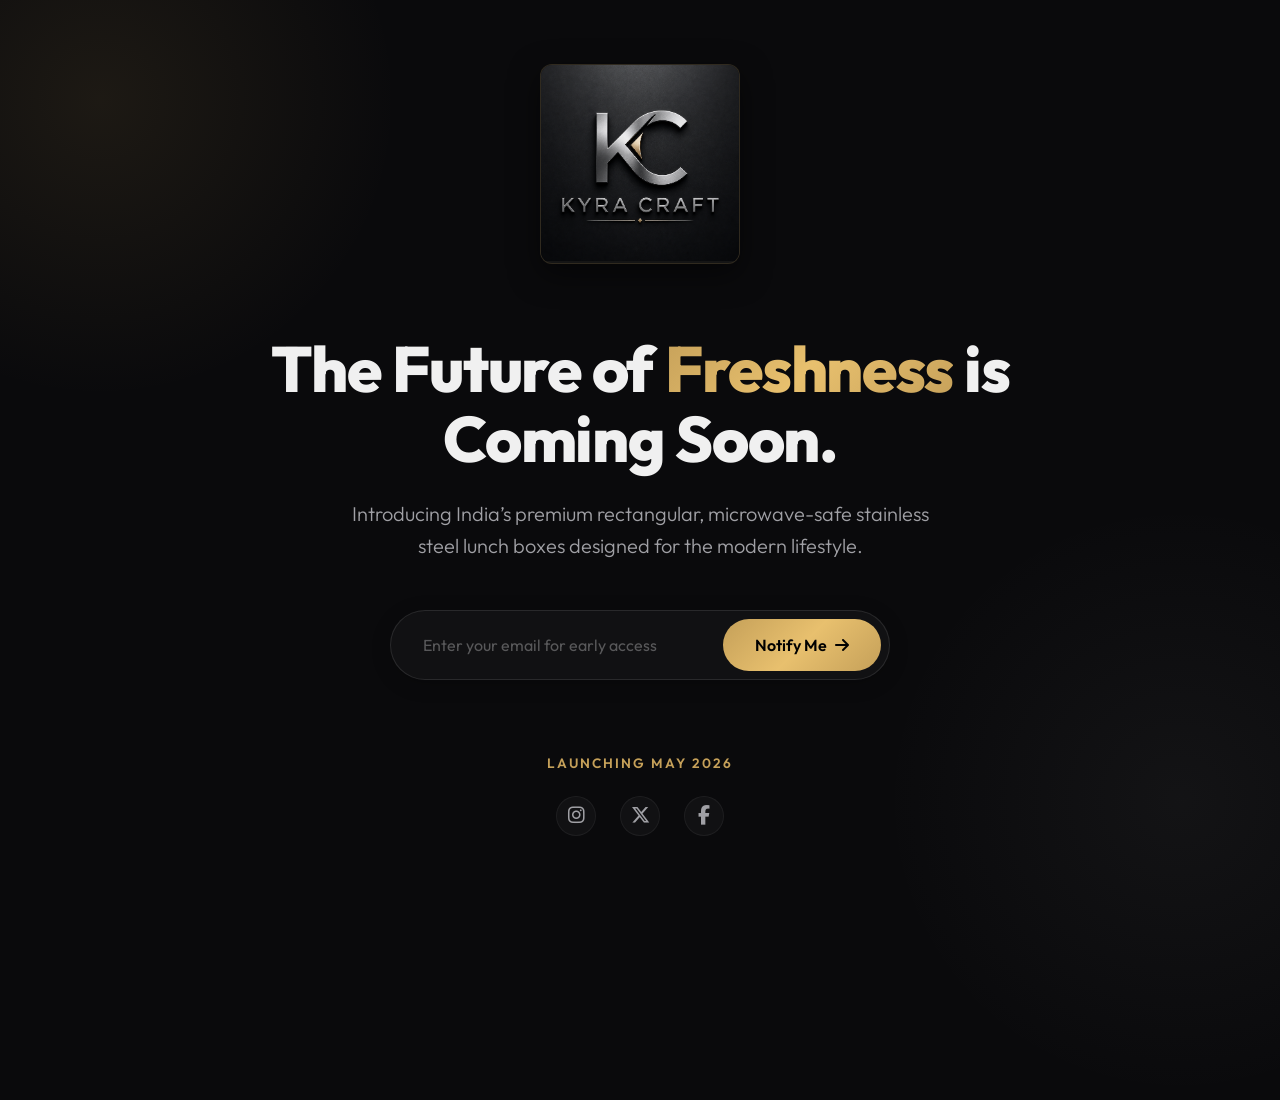
==== index.html @ e1738ba5 "first commit" ====
<!DOCTYPE html>
<html lang="en">

<head>
    <meta charset="UTF-8">
    <meta name="viewport" content="width=device-width, initial-scale=1.0">
    <title>Kyra Craft | The Future of Freshness</title>
    <meta name="description"
        content="Introducing India’s premium rectangular, microwave-safe stainless steel lunch boxes designed for the modern lifestyle. Launching May 2026.">
    <link rel="stylesheet" href="styles.css">
    <!-- Google Fonts -->
    <link rel="preconnect" href="https://fonts.googleapis.com">
    <link rel="preconnect" href="https://fonts.gstatic.com" crossorigin>
    <link href="https://fonts.googleapis.com/css2?family=Outfit:wght@300;400;600;800&display=swap" rel="stylesheet">
    <!-- Font Awesome for Icons -->
    <link rel="stylesheet" href="https://cdnjs.cloudflare.com/ajax/libs/font-awesome/6.4.0/css/all.min.css">
</head>

<body>
    <!-- Background Elements for Premium Feel -->
    <div class="bg-glow"></div>
    <div class="bg-glow bg-glow-2"></div>

    <main class="container">
        <header>
            <div class="logo-container">
                <!-- Using a relative path so user can place their logo here -->
                <img src="logo.png" alt="Kyra Craft Logo" class="brand-logo" id="logo">
            </div>
        </header>

        <section class="hero">
            <h1 class="headline">The Future of <span class="text-gradient">Freshness</span> is Coming Soon.</h1>
            <p class="sub-headline">
                Introducing India’s premium rectangular, microwave-safe stainless steel lunch boxes designed for the
                modern lifestyle.
            </p>

            <form class="signup-form" id="notifyForm">
                <div class="input-group">
                    <input type="email" id="email" placeholder="Enter your email for early access" required>
                    <button type="submit" class="btn-primary">
                        <span>Notify Me</span>
                        <i class="fa-solid fa-arrow-right"></i>
                    </button>
                </div>
                <p class="form-message" id="formMessage"></p>
            </form>
        </section>

        <footer>
            <p class="launch-date">Launching May 2026</p>
            <div class="social-links">
                <a href="https://www.instagram.com/kyracraft.official?igsh=MWpuMTlobHI2eTdlbg%3D%3D&utm_source=qr"
                    aria-label="Instagram"><i class="fa-brands fa-instagram"></i></a>
                <a href="#" aria-label="Twitter"><i class="fa-brands fa-x-twitter"></i></a>
                <a href="#" aria-label="Facebook"><i class="fa-brands fa-facebook-f"></i></a>
            </div>
        </footer>
    </main>

    <script src="script.js"></script>
</body>

</html>
---- styles.css ----
:root {
    /* Colors inspired by the logo */
    --bg-primary: #0a0a0c;
    --bg-secondary: #16161a;
    --text-primary: #f0f0f0;
    --text-secondary: #a0a0a5;
    
    /* Silver & Gold Accents */
    --accent-gold: #c5a059;
    --accent-gold-hover: #e8c06e;
    --accent-silver: #c0c0c0;
    
    /* Gradients */
    --gold-gradient: linear-gradient(135deg, #c5a059 0%, #e8c06e 50%, #c5a059 100%);
    --silver-gradient: linear-gradient(135deg, #e0e0e0 0%, #a0a0a0 100%);
    
    /* Typography */
    --font-main: 'Outfit', sans-serif;
}

* {
    margin: 0;
    padding: 0;
    box-sizing: border-box;
}

body {
    font-family: var(--font-main);
    background-color: var(--bg-primary);
    color: var(--text-primary);
    min-height: 100vh;
    display: flex;
    flex-direction: column;
    overflow-x: hidden;
    position: relative;
}

/* Background Ambient Glows */
.bg-glow {
    position: absolute;
    width: 600px;
    height: 600px;
    background: radial-gradient(circle, rgba(197, 160, 89, 0.1) 0%, rgba(0,0,0,0) 70%);
    top: -200px;
    left: -200px;
    border-radius: 50%;
    z-index: 0;
    pointer-events: none;
}

.bg-glow-2 {
    top: auto;
    bottom: -200px;
    right: -200px;
    left: auto;
    background: radial-gradient(circle, rgba(192, 192, 192, 0.05) 0%, rgba(0,0,0,0) 70%);
}

.container {
    max-width: 1200px;
    margin: 0 auto;
    padding: 2rem;
    display: flex;
    flex-direction: column;
    min-height: 100vh;
    position: relative;
    z-index: 1;
}

/* Header & Logo */
header {
    display: flex;
    justify-content: center;
    padding: 2rem 0 4rem 0;
    animation: fadeInDown 1s ease-out;
}

.logo-container {
    /* Hiding watermarks using clip-path to crop slightly */
    overflow: hidden;
    border-radius: 12px;
    box-shadow: 0 10px 30px rgba(0,0,0,0.5);
    background: #151515; /* Matches logo background */
    border: 1px solid rgba(197, 160, 89, 0.15);
    /* Set explicitly to handle square shape nicely */
    width: 200px;
    height: 200px;
    display: flex;
    align-items: center;
    justify-content: center;
}

.brand-logo {
    display: block;
    width: 100%;
    height: 100%;
    object-fit: cover;
    /* Crop 2% from bottom in case there's a small watermark */
    clip-path: inset(0 0 2% 0);
    transform: scale(1.02); /* Compensate for inset */
    transition: transform 0.5s ease;
}

.brand-logo:hover {
    transform: scale(1.05);
}

/* Hero Section */
.hero {
    flex-grow: 1;
    display: flex;
    flex-direction: column;
    justify-content: center;
    align-items: center;
    text-align: center;
    max-width: 800px;
    margin: 0 auto;
    animation: fadeInUp 1s ease-out 0.2s both;
}

.headline {
    font-size: clamp(2.5rem, 5vw, 4.5rem);
    font-weight: 800;
    line-height: 1.1;
    margin-bottom: 1.5rem;
    letter-spacing: -0.02em;
}

.text-gradient {
    background: var(--gold-gradient);
    -webkit-background-clip: text;
    -webkit-text-fill-color: transparent;
    background-clip: text;
}

.sub-headline {
    font-size: clamp(1rem, 2vw, 1.25rem);
    color: var(--text-secondary);
    line-height: 1.6;
    margin-bottom: 3rem;
    font-weight: 300;
    max-width: 600px;
}

/* Form */
.signup-form {
    width: 100%;
    max-width: 500px;
    position: relative;
}

.input-group {
    display: flex;
    background: rgba(255, 255, 255, 0.03);
    border: 1px solid rgba(255, 255, 255, 0.1);
    border-radius: 50px;
    padding: 0.5rem;
    backdrop-filter: blur(10px);
    transition: all 0.3s ease;
    box-shadow: 0 4px 20px rgba(0, 0, 0, 0.2);
}

.input-group:focus-within {
    border-color: rgba(197, 160, 89, 0.5);
    box-shadow: 0 0 20px rgba(197, 160, 89, 0.15);
    background: rgba(255, 255, 255, 0.05);
}

input[type="email"] {
    flex-grow: 1;
    background: transparent;
    border: none;
    padding: 1rem 1.5rem;
    color: var(--text-primary);
    font-size: 1rem;
    outline: none;
    font-family: var(--font-main);
}

input[type="email"]::placeholder {
    color: rgba(255, 255, 255, 0.3);
}

.btn-primary {
    background: var(--gold-gradient);
    color: #000;
    border: none;
    padding: 1rem 2rem;
    border-radius: 50px;
    font-weight: 600;
    font-size: 1rem;
    cursor: pointer;
    display: flex;
    align-items: center;
    gap: 0.5rem;
    transition: all 0.3s ease;
    font-family: var(--font-main);
}

.btn-primary:hover {
    transform: translateY(-2px);
    box-shadow: 0 8px 25px rgba(197, 160, 89, 0.3);
}

.btn-primary i {
    transition: transform 0.3s ease;
}

.btn-primary:hover i {
    transform: translateX(4px);
}

.form-message {
    margin-top: 1rem;
    font-size: 0.9rem;
    opacity: 0;
    transition: opacity 0.3s ease;
    min-height: 20px;
}

.form-message.success {
    color: #4ade80;
    opacity: 1;
}

.form-message.error {
    color: #f87171;
    opacity: 1;
}

/* Footer */
footer {
    display: flex;
    flex-direction: column;
    align-items: center;
    gap: 1.5rem;
    padding: 2rem 0;
    margin-top: auto;
    animation: fadeIn 1s ease-out 0.6s both;
}

.launch-date {
    color: var(--accent-gold);
    text-transform: uppercase;
    letter-spacing: 2px;
    font-size: 0.85rem;
    font-weight: 600;
}

.social-links {
    display: flex;
    gap: 1.5rem;
}

.social-links a {
    color: var(--text-secondary);
    font-size: 1.2rem;
    transition: all 0.3s ease;
    width: 40px;
    height: 40px;
    display: flex;
    align-items: center;
    justify-content: center;
    border-radius: 50%;
    background: rgba(255, 255, 255, 0.03);
    border: 1px solid rgba(255, 255, 255, 0.05);
    text-decoration: none;
}

.social-links a:hover {
    color: var(--accent-gold);
    background: rgba(197, 160, 89, 0.1);
    border-color: rgba(197, 160, 89, 0.2);
    transform: translateY(-3px);
}

/* Animations */
@keyframes fadeInUp {
    from {
        opacity: 0;
        transform: translateY(30px);
    }
    to {
        opacity: 1;
        transform: translateY(0);
    }
}

@keyframes fadeInDown {
    from {
        opacity: 0;
        transform: translateY(-30px);
    }
    to {
        opacity: 1;
        transform: translateY(0);
    }
}

@keyframes fadeIn {
    from {
        opacity: 0;
    }
    to {
        opacity: 1;
    }
}

/* Responsive Design */
@media (max-width: 768px) {
    .input-group {
        flex-direction: column;
        border-radius: 12px;
        background: transparent;
        border: none;
        box-shadow: none;
        padding: 0;
        gap: 1rem;
    }
    
    .input-group:focus-within {
        background: transparent;
        box-shadow: none;
    }
    
    input[type="email"] {
        width: 100%;
        border-radius: 12px;
        background: rgba(255, 255, 255, 0.03);
        border: 1px solid rgba(255, 255, 255, 0.1);
    }
    
    input[type="email"]:focus {
        border-color: rgba(197, 160, 89, 0.5);
    }
    
    .btn-primary {
        width: 100%;
        justify-content: center;
        border-radius: 12px;
    }
}
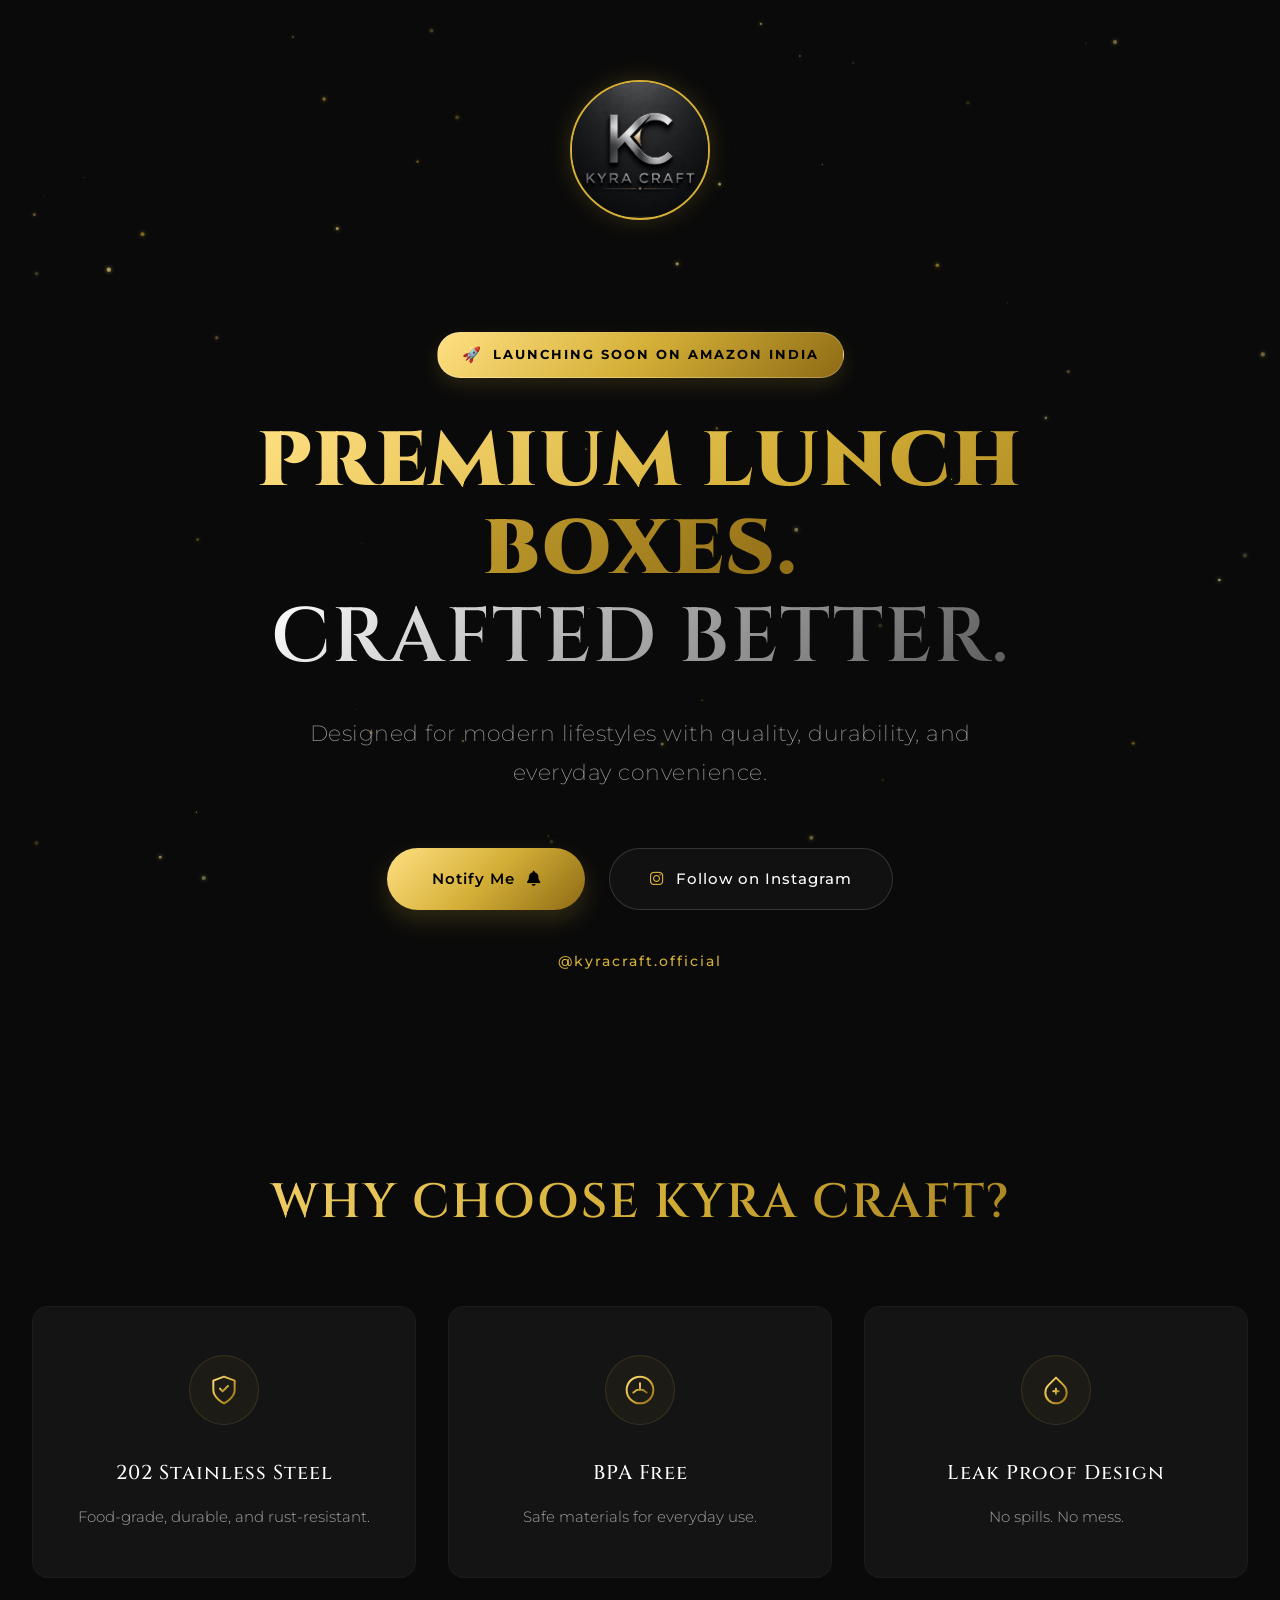
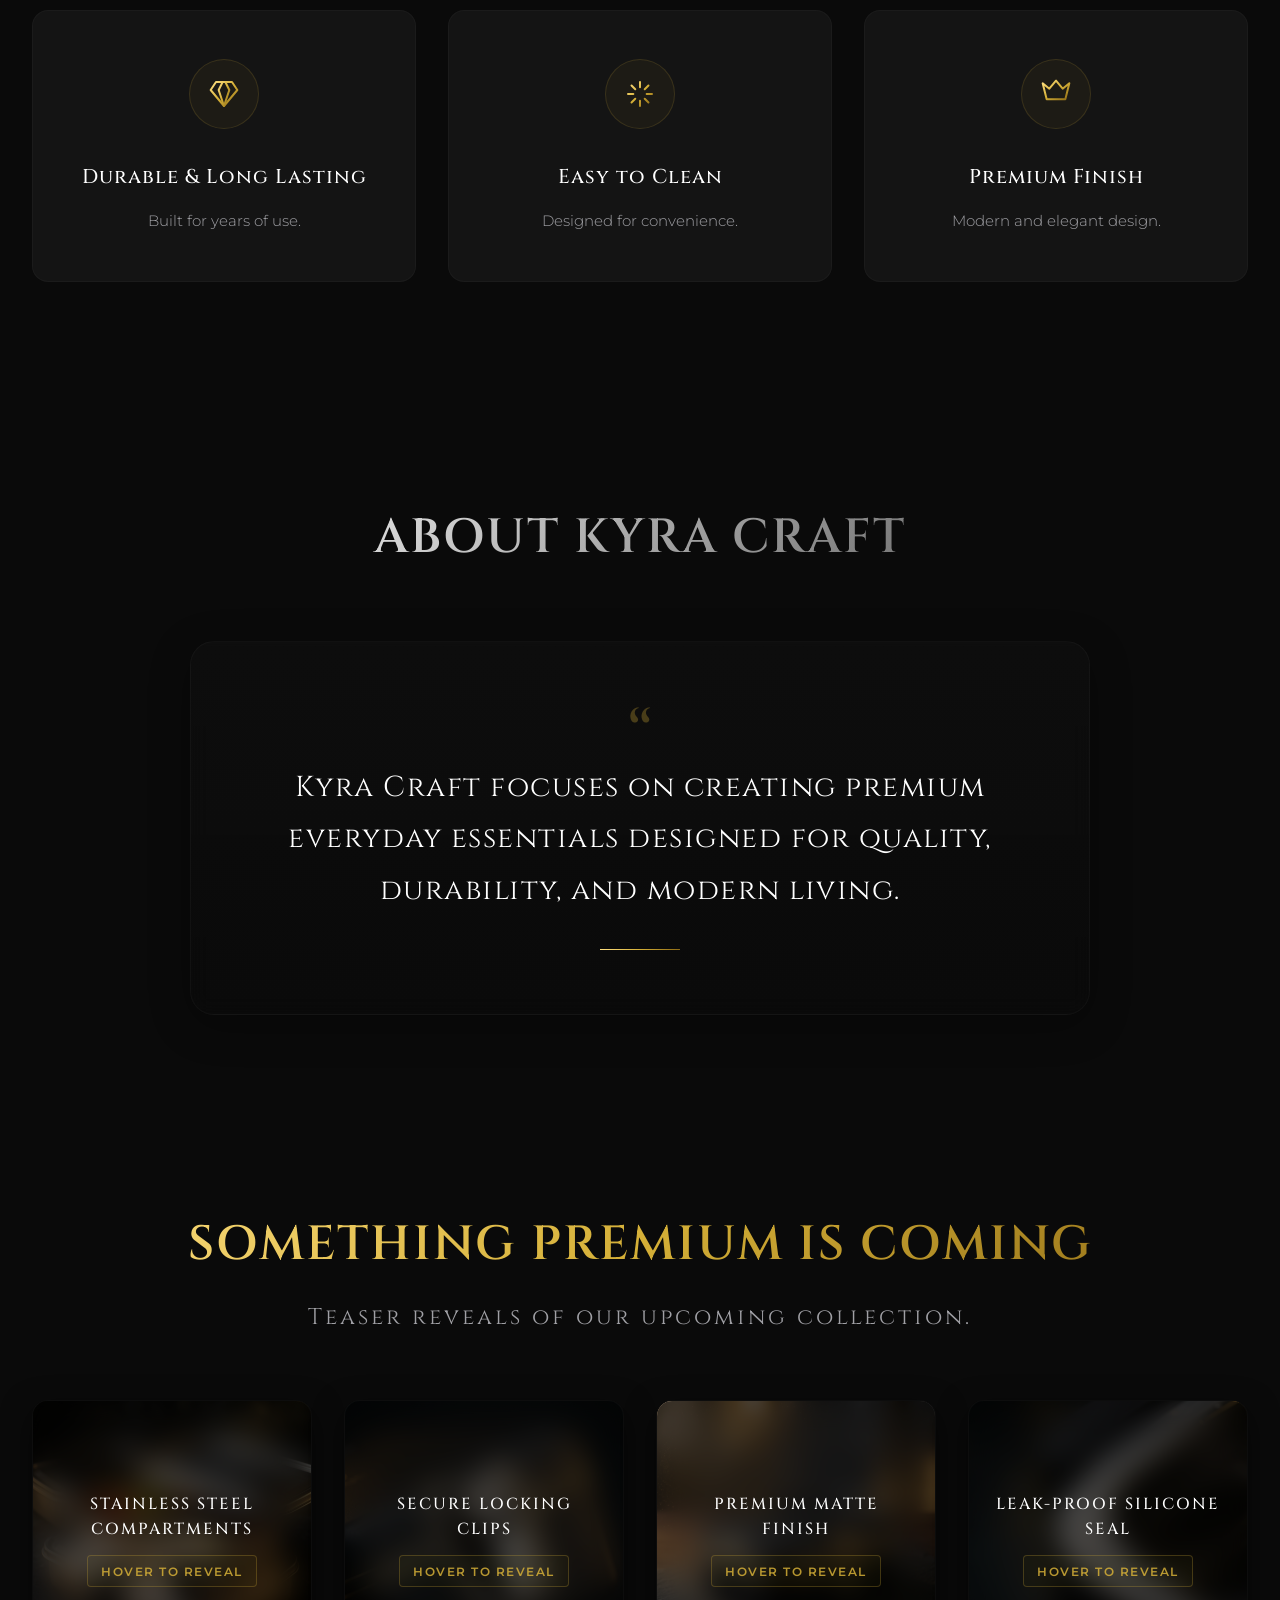
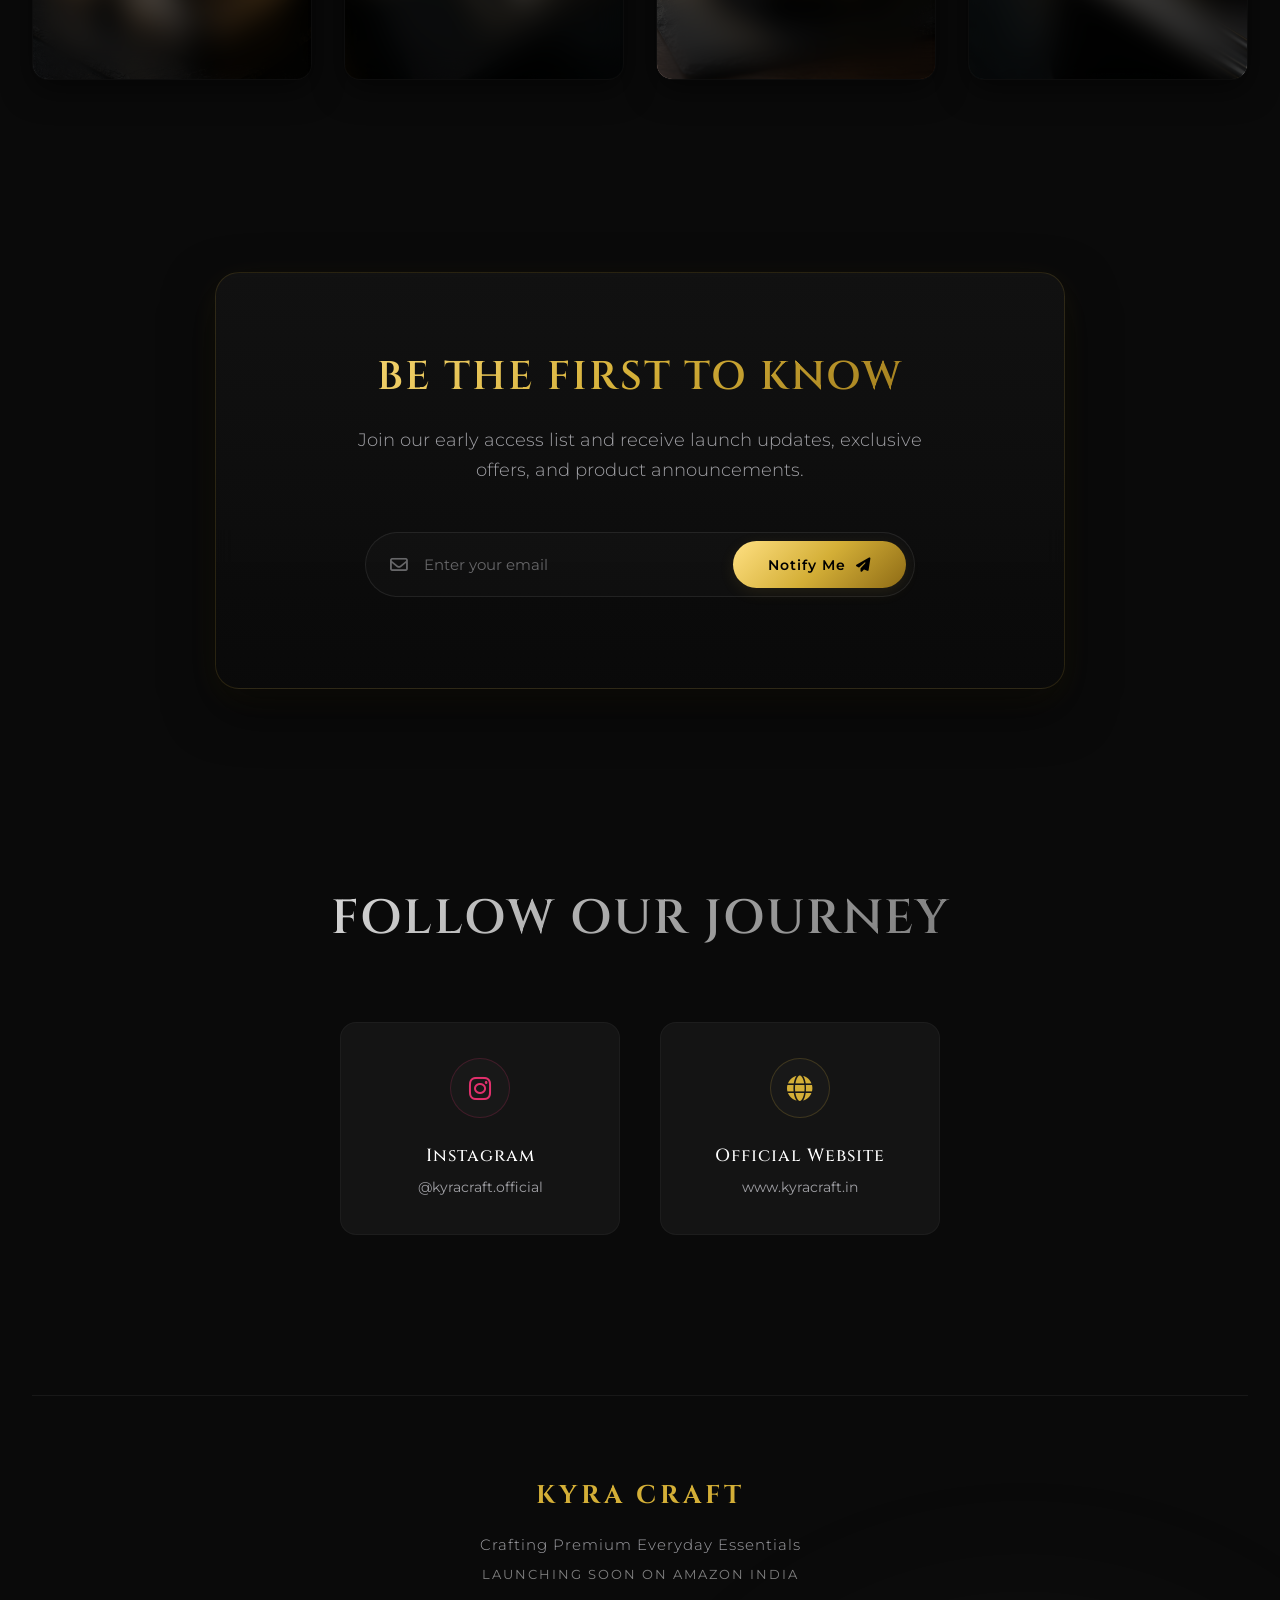
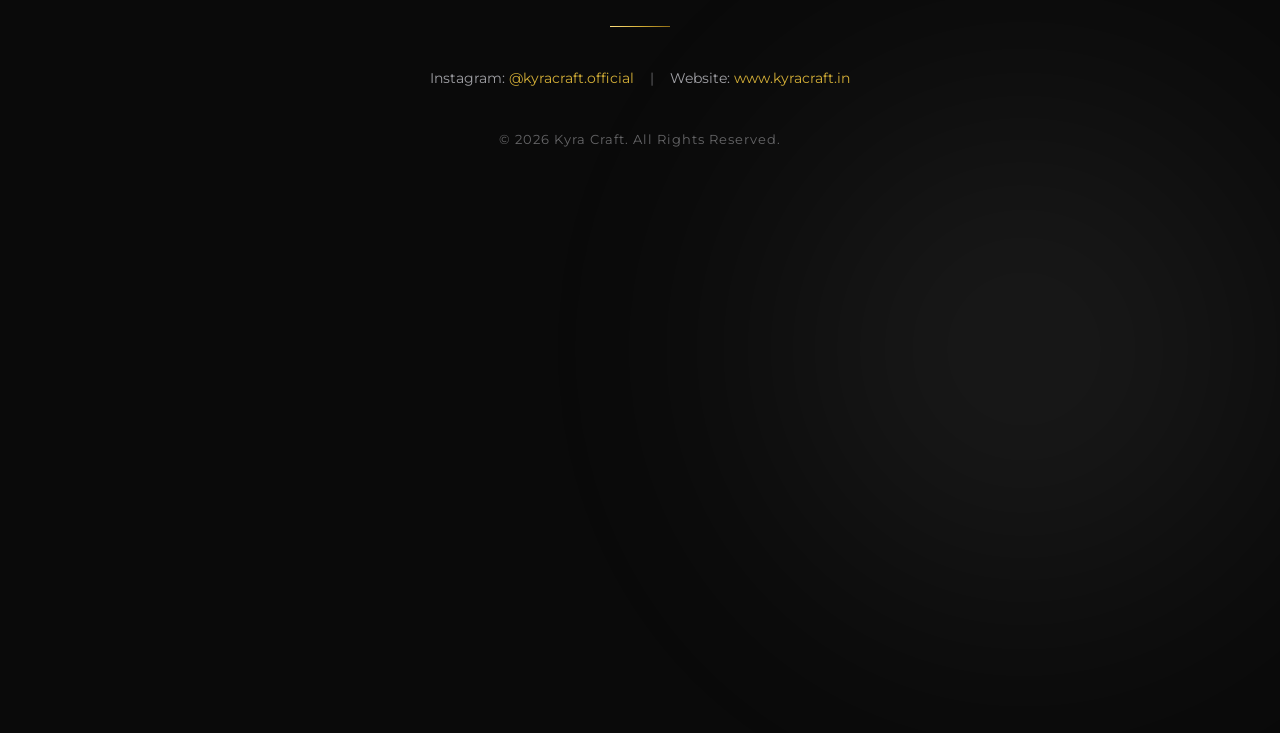
==== commit f7a6ee3b: "Update Landing Page" ====
--- a/index.html
+++ b/index.html
@@ -4,57 +4,324 @@
 <head>
     <meta charset="UTF-8">
     <meta name="viewport" content="width=device-width, initial-scale=1.0">
-    <title>Kyra Craft | The Future of Freshness</title>
+    <title>KYRA CRAFT | Premium Lunch Boxes. Crafted Better.</title>
     <meta name="description"
-        content="Introducing India’s premium rectangular, microwave-safe stainless steel lunch boxes designed for the modern lifestyle. Launching May 2026.">
+        content="Experience luxury everyday dining. Kyra Craft premium rectangular, microwave-safe stainless steel lunch boxes designed for modern lifestyles. Launching soon on Amazon India.">
     <link rel="stylesheet" href="styles.css">
     <!-- Google Fonts -->
     <link rel="preconnect" href="https://fonts.googleapis.com">
     <link rel="preconnect" href="https://fonts.gstatic.com" crossorigin>
-    <link href="https://fonts.googleapis.com/css2?family=Outfit:wght@300;400;600;800&display=swap" rel="stylesheet">
-    <!-- Font Awesome for Icons -->
+    <link
+        href="https://fonts.googleapis.com/css2?family=Cinzel:wght@400;500;600;700;800;900&family=Montserrat:wght@200;300;400;500;600&display=swap"
+        rel="stylesheet">
+    <!-- Font Awesome for Social Icons -->
     <link rel="stylesheet" href="https://cdnjs.cloudflare.com/ajax/libs/font-awesome/6.4.0/css/all.min.css">
 </head>
 
 <body>
-    <!-- Background Elements for Premium Feel -->
-    <div class="bg-glow"></div>
-    <div class="bg-glow bg-glow-2"></div>
+    <!-- Luxury Background Canvas & Effects -->
+    <canvas id="particle-canvas"></canvas>
+    <div class="bg-glow bg-glow-gold" id="glow-1"></div>
+    <div class="bg-glow bg-glow-silver" id="glow-2"></div>
 
     <main class="container">
-        <header>
-            <div class="logo-container">
-                <!-- Using a relative path so user can place their logo here -->
+        <!-- HEADER -->
+        <header class="header-section">
+            <div class="logo-container" id="brand-logo-frame">
                 <img src="logo.png" alt="Kyra Craft Logo" class="brand-logo" id="logo">
             </div>
         </header>
 
-        <section class="hero">
-            <h1 class="headline">The Future of <span class="text-gradient">Freshness</span> is Coming Soon.</h1>
-            <p class="sub-headline">
-                Introducing India’s premium rectangular, microwave-safe stainless steel lunch boxes designed for the
-                modern lifestyle.
+        <!-- HERO SECTION -->
+        <section class="hero-section scroll-reveal" id="hero">
+            <div class="launch-badge" id="amazon-launch-badge">
+                <span class="badge-icon">🚀</span>
+                <span class="badge-text">LAUNCHING SOON ON AMAZON INDIA</span>
+            </div>
+
+            <h1 class="headline" id="hero-headline">
+                <span class="text-gold-gradient">PREMIUM LUNCH BOXES.</span><br>
+                <span class="text-silver-gradient">CRAFTED BETTER.</span>
+            </h1>
+
+            <p class="sub-headline" id="hero-subheadline">
+                Designed for modern lifestyles with quality, durability, and everyday convenience.
             </p>
 
-            <form class="signup-form" id="notifyForm">
-                <div class="input-group">
-                    <input type="email" id="email" placeholder="Enter your email for early access" required>
-                    <button type="submit" class="btn-primary">
-                        <span>Notify Me</span>
-                        <i class="fa-solid fa-arrow-right"></i>
-                    </button>
-                </div>
-                <p class="form-message" id="formMessage"></p>
-            </form>
-        </section>
-
-        <footer>
-            <p class="launch-date">Launching May 2026</p>
-            <div class="social-links">
+            <div class="hero-ctas">
+                <button class="btn-gold" id="hero-cta-notify">
+                    <span>Notify Me</span>
+                    <i class="fa-solid fa-bell"></i>
+                </button>
                 <a href="https://www.instagram.com/kyracraft.official?igsh=MWpuMTlobHI2eTdlbg%3D%3D&utm_source=qr"
-                    aria-label="Instagram"><i class="fa-brands fa-instagram"></i></a>
-                <a href="#" aria-label="Twitter"><i class="fa-brands fa-x-twitter"></i></a>
-                <a href="#" aria-label="Facebook"><i class="fa-brands fa-facebook-f"></i></a>
+                    target="_blank" rel="noopener" class="btn-silver" id="hero-cta-instagram">
+                    <i class="fa-brands fa-instagram"></i>
+                    <span>Follow on Instagram</span>
+                </a>
+            </div>
+
+            <div class="instagram-handle" id="hero-instagram-handle">
+                <a href="https://www.instagram.com/kyracraft.official?igsh=MWpuMTlobHI2eTdlbg%3D%3D&utm_source=qr"
+                    target="_blank" rel="noopener">@kyracraft.official</a>
+            </div>
+        </section>
+
+        <!-- FEATURES SECTION -->
+        <section class="features-section scroll-reveal" id="features">
+            <h2 class="section-title text-gold-gradient" id="features-title">Why Choose Kyra Craft?</h2>
+
+            <div class="features-grid">
+                <!-- Card 1: 202 Stainless Steel -->
+                <div class="feature-card" id="feature-card-steel">
+                    <div class="feature-icon-wrapper">
+                        <!-- Custom Gold SVG Icon: Shield/Steel Ingot -->
+                        <svg class="feature-svg-icon" viewBox="0 0 24 24" fill="none"
+                            xmlns="http://www.w3.org/2000/svg">
+                            <path d="M12 22s8-4 8-10V5l-8-3-8 3v7c0 6 8 10 8 10z" stroke="url(#gold-gradient-icon)"
+                                stroke-width="1.5" stroke-linecap="round" stroke-linejoin="round" />
+                            <path d="M9 11l2 2 4-4" stroke="url(#gold-gradient-icon)" stroke-width="1.5"
+                                stroke-linecap="round" stroke-linejoin="round" />
+                        </svg>
+                    </div>
+                    <h3 class="feature-card-title">202 Stainless Steel</h3>
+                    <p class="feature-card-desc">Food-grade, durable, and rust-resistant.</p>
+                </div>
+
+                <!-- Card 2: BPA Free -->
+                <div class="feature-card" id="feature-card-bpa">
+                    <div class="feature-icon-wrapper">
+                        <!-- Custom Gold SVG Icon: Leaf/Safe -->
+                        <svg class="feature-svg-icon" viewBox="0 0 24 24" fill="none"
+                            xmlns="http://www.w3.org/2000/svg">
+                            <path d="M12 2a10 10 0 0110 10c0 5.523-4.477 10-10 10S2 17.523 2 12A10 10 0 0112 2z"
+                                stroke="url(#gold-gradient-icon)" stroke-width="1.5" />
+                            <path d="M7 14c1.5-1.5 3-2.5 5-2.5s3.5 1 5 2.5M12 7v5" stroke="url(#gold-gradient-icon)"
+                                stroke-width="1.5" stroke-linecap="round" />
+                        </svg>
+                    </div>
+                    <h3 class="feature-card-title">BPA Free</h3>
+                    <p class="feature-card-desc">Safe materials for everyday use.</p>
+                </div>
+
+                <!-- Card 3: Leak Proof Design -->
+                <div class="feature-card" id="feature-card-leakproof">
+                    <div class="feature-icon-wrapper">
+                        <!-- Custom Gold SVG Icon: Lock/Water Drop -->
+                        <svg class="feature-svg-icon" viewBox="0 0 24 24" fill="none"
+                            xmlns="http://www.w3.org/2000/svg">
+                            <path d="M12 2.69l5.66 5.66a8 8 0 11-11.31 0z" stroke="url(#gold-gradient-icon)"
+                                stroke-width="1.5" stroke-linejoin="round" />
+                            <path d="M12 11v4M10 13h4" stroke="url(#gold-gradient-icon)" stroke-width="1.5"
+                                stroke-linecap="round" />
+                        </svg>
+                    </div>
+                    <h3 class="feature-card-title">Leak Proof Design</h3>
+                    <p class="feature-card-desc">No spills. No mess.</p>
+                </div>
+
+                <!-- Card 4: Durable & Long Lasting -->
+                <div class="feature-card" id="feature-card-durable">
+                    <div class="feature-icon-wrapper">
+                        <!-- Custom Gold SVG Icon: Diamond -->
+                        <svg class="feature-svg-icon" viewBox="0 0 24 24" fill="none"
+                            xmlns="http://www.w3.org/2000/svg">
+                            <path d="M6 3h12l4 6-10 12L2 9z" stroke="url(#gold-gradient-icon)" stroke-width="1.5"
+                                stroke-linecap="round" stroke-linejoin="round" />
+                            <path d="M11 3L8 9l4 12 4-12-3-6" stroke="url(#gold-gradient-icon)" stroke-width="1.5"
+                                stroke-linecap="round" stroke-linejoin="round" />
+                        </svg>
+                    </div>
+                    <h3 class="feature-card-title">Durable & Long Lasting</h3>
+                    <p class="feature-card-desc">Built for years of use.</p>
+                </div>
+
+                <!-- Card 5: Easy to Clean -->
+                <div class="feature-card" id="feature-card-clean">
+                    <div class="feature-icon-wrapper">
+                        <!-- Custom Gold SVG Icon: Sparkle/Clean -->
+                        <svg class="feature-svg-icon" viewBox="0 0 24 24" fill="none"
+                            xmlns="http://www.w3.org/2000/svg">
+                            <path
+                                d="M12 3v4M12 17v4M3 12h4M17 12h4M5.64 5.64l2.82 2.82M15.54 15.54l2.82 2.82M5.64 18.36l2.82-2.82M15.54 8.46l2.82-2.82"
+                                stroke="url(#gold-gradient-icon)" stroke-width="1.5" stroke-linecap="round" />
+                        </svg>
+                    </div>
+                    <h3 class="feature-card-title">Easy to Clean</h3>
+                    <p class="feature-card-desc">Designed for convenience.</p>
+                </div>
+
+                <!-- Card 6: Premium Finish -->
+                <div class="feature-card" id="feature-card-finish">
+                    <div class="feature-icon-wrapper">
+                        <!-- Custom Gold SVG Icon: Crown/Star -->
+                        <svg class="feature-svg-icon" viewBox="0 0 24 24" fill="none"
+                            xmlns="http://www.w3.org/2000/svg">
+                            <path d="M2 4l3 12h14l3-12-5 4-5-6-5 6-5-4z" stroke="url(#gold-gradient-icon)"
+                                stroke-width="1.5" stroke-linecap="round" stroke-linejoin="round" />
+                            <path d="M5 20h14" stroke="url(#gold-gradient-icon)" stroke-width="1.5"
+                                stroke-linecap="round" />
+                        </svg>
+                    </div>
+                    <h3 class="feature-card-title">Premium Finish</h3>
+                    <p class="feature-card-desc">Modern and elegant design.</p>
+                </div>
+            </div>
+
+            <!-- Global SVG Gradients definition for icons -->
+            <svg width="0" height="0">
+                <defs>
+                    <linearGradient id="gold-gradient-icon" x1="0%" y1="0%" x2="100%" y2="100%">
+                        <stop offset="0%" stop-color="#FFE082" />
+                        <stop offset="50%" stop-color="#D4AF37" />
+                        <stop offset="100%" stop-color="#8E6B15" />
+                    </linearGradient>
+                </defs>
+            </svg>
+        </section>
+
+        <!-- ABOUT SECTION -->
+        <section class="about-section scroll-reveal" id="about">
+            <div class="about-container">
+                <h2 class="section-title text-silver-gradient" id="about-title">About Kyra Craft</h2>
+                <div class="about-content">
+                    <span class="quote-mark">“</span>
+                    <p class="about-text">
+                        Kyra Craft focuses on creating premium everyday essentials designed for quality, durability, and
+                        modern living.
+                    </p>
+                    <span class="about-accent-line"></span>
+                </div>
+            </div>
+        </section>
+
+        <!-- PRODUCT PREVIEW (COMING SOON) SECTION -->
+        <section class="preview-section scroll-reveal" id="preview">
+            <h2 class="section-title text-gold-gradient" id="preview-title">Something Premium Is Coming</h2>
+
+            <p class="preview-tagline" id="preview-tagline-text">Teaser reveals of our upcoming collection.</p>
+
+            <div class="teaser-grid">
+                <!-- Teaser 1: Compartments -->
+                <div class="teaser-card" id="teaser-card-compartments">
+                    <div class="teaser-image-container">
+                        <img src="teaser_compartments.png" alt="Stainless Steel Compartments Teaser" class="teaser-img">
+                        <div class="teaser-blur-overlay">
+                            <div class="teaser-info">
+                                <span class="teaser-label">STAINLESS STEEL COMPARTMENTS</span>
+                                <span class="teaser-action">Hover to Reveal</span>
+                            </div>
+                        </div>
+                    </div>
+                </div>
+
+                <!-- Teaser 2: Locking Clips -->
+                <div class="teaser-card" id="teaser-card-clips">
+                    <div class="teaser-image-container">
+                        <img src="teaser_clips.png" alt="Secure Locking Clips Teaser" class="teaser-img">
+                        <div class="teaser-blur-overlay">
+                            <div class="teaser-info">
+                                <span class="teaser-label">SECURE LOCKING CLIPS</span>
+                                <span class="teaser-action">Hover to Reveal</span>
+                            </div>
+                        </div>
+                    </div>
+                </div>
+
+                <!-- Teaser 3: Premium Finish -->
+                <div class="teaser-card" id="teaser-card-finish">
+                    <div class="teaser-image-container">
+                        <img src="teaser_finish.png" alt="Premium Finish Teaser" class="teaser-img">
+                        <div class="teaser-blur-overlay">
+                            <div class="teaser-info">
+                                <span class="teaser-label">PREMIUM MATTE FINISH</span>
+                                <span class="teaser-action">Hover to Reveal</span>
+                            </div>
+                        </div>
+                    </div>
+                </div>
+
+                <!-- Teaser 4: Leak-Proof Design -->
+                <div class="teaser-card" id="teaser-card-seal">
+                    <div class="teaser-image-container">
+                        <img src="teaser_seal.png" alt="Leak-Proof Design Teaser" class="teaser-img">
+                        <div class="teaser-blur-overlay">
+                            <div class="teaser-info">
+                                <span class="teaser-label">LEAK-PROOF SILICONE SEAL</span>
+                                <span class="teaser-action">Hover to Reveal</span>
+                            </div>
+                        </div>
+                    </div>
+                </div>
+            </div>
+        </section>
+
+        <!-- EMAIL SUBSCRIPTION SECTION -->
+        <section class="subscription-section scroll-reveal" id="subscribe">
+            <div class="subscription-box">
+                <h2 class="subscription-title text-gold-gradient" id="subscribe-title">Be The First To Know</h2>
+                <p class="subscription-desc" id="subscribe-desc">
+                    Join our early access list and receive launch updates, exclusive offers, and product announcements.
+                </p>
+
+                <form class="signup-form" id="notifyForm">
+                    <div class="input-group">
+                        <div class="input-icon-wrapper">
+                            <i class="fa-regular fa-envelope"></i>
+                        </div>
+                        <input type="email" id="email" placeholder="Enter your email" required autocomplete="email">
+                        <button type="submit" class="btn-submit" id="subscribe-submit">
+                            <span>Notify Me</span>
+                            <i class="fa-solid fa-paper-plane"></i>
+                        </button>
+                    </div>
+                    <p class="form-message" id="formMessage"></p>
+                </form>
+            </div>
+        </section>
+
+        <!-- SOCIAL SECTION -->
+        <section class="social-section scroll-reveal" id="socials">
+            <h2 class="section-title text-silver-gradient" id="socials-title">Follow Our Journey</h2>
+
+            <div class="social-grid">
+                <a href="https://www.instagram.com/kyracraft.official?igsh=MWpuMTlobHI2eTdlbg%3D%3D&utm_source=qr"
+                    target="_blank" rel="noopener" class="social-card" id="social-link-instagram">
+                    <div class="social-icon instagram-color">
+                        <i class="fa-brands fa-instagram"></i>
+                    </div>
+                    <span class="social-name">Instagram</span>
+                    <span class="social-handle">@kyracraft.official</span>
+                </a>
+
+                <a href="https://www.kyracraft.in" target="_blank" rel="noopener" class="social-card"
+                    id="social-link-web">
+                    <div class="social-icon web-color">
+                        <i class="fa-solid fa-globe"></i>
+                    </div>
+                    <span class="social-name">Official Website</span>
+                    <span class="social-handle">www.kyracraft.in</span>
+                </a>
+            </div>
+        </section>
+
+        <!-- FOOTER -->
+        <footer class="footer-section">
+            <div class="footer-logo">KYRA CRAFT</div>
+            <div class="footer-tagline">Crafting Premium Everyday Essentials</div>
+            <div class="footer-badge">Launching Soon on Amazon India</div>
+            <div class="footer-divider"></div>
+
+            <div class="footer-info">
+                <span>Instagram: <a
+                        href="https://www.instagram.com/kyracraft.official?igsh=MWpuMTlobHI2eTdlbg%3D%3D&utm_source=qr"
+                        target="_blank" rel="noopener">@kyracraft.official</a></span>
+                <span class="footer-info-divider">|</span>
+                <span>Website: <a href="https://www.kyracraft.in" target="_blank"
+                        rel="noopener">www.kyracraft.in</a></span>
+            </div>
+
+            <div class="footer-copyright">
+                &copy; 2026 Kyra Craft. All Rights Reserved.
             </div>
         </footer>
     </main>
--- a/styles.css
+++ b/styles.css
@@ -1,93 +1,122 @@
 :root {
-    /* Colors inspired by the logo */
-    --bg-primary: #0a0a0c;
-    --bg-secondary: #16161a;
-    --text-primary: #f0f0f0;
-    --text-secondary: #a0a0a5;
-    
-    /* Silver & Gold Accents */
-    --accent-gold: #c5a059;
-    --accent-gold-hover: #e8c06e;
-    --accent-silver: #c0c0c0;
-    
+    /* Luxury Color System */
+    --bg-primary: #0A0A0A;
+    --bg-card: #141414;
+    --bg-card-hover: #1A1A1A;
+    
+    --color-gold: #D4AF37;
+    --color-gold-light: #F3D06B;
+    --color-gold-dark: #8E6B15;
+    
+    --color-silver: #C0C0C0;
+    --color-silver-light: #E0E0E0;
+    --color-silver-dark: #808080;
+    
+    --text-primary: #FFFFFF;
+    --text-secondary: #A0A0A5;
+    --text-muted: #666668;
+
     /* Gradients */
-    --gold-gradient: linear-gradient(135deg, #c5a059 0%, #e8c06e 50%, #c5a059 100%);
-    --silver-gradient: linear-gradient(135deg, #e0e0e0 0%, #a0a0a0 100%);
-    
-    /* Typography */
-    --font-main: 'Outfit', sans-serif;
-}
-
+    --gold-gradient: linear-gradient(135deg, #FFE082 0%, #D4AF37 50%, #8E6B15 100%);
+    --silver-gradient: linear-gradient(135deg, #FFFFFF 0%, #A6A6A6 50%, #595959 100%);
+    --dark-gradient: linear-gradient(180deg, #161616 0%, #0A0A0A 100%);
+    --card-glow: 0 8px 32px 0 rgba(212, 175, 55, 0.08);
+
+    /* Fonts */
+    --font-heading: 'Cinzel', serif;
+    --font-body: 'Montserrat', sans-serif;
+}
+
+/* Reset & Base Styles */
 * {
     margin: 0;
     padding: 0;
     box-sizing: border-box;
 }
 
+html {
+    scroll-behavior: smooth;
+}
+
 body {
-    font-family: var(--font-main);
+    font-family: var(--font-body);
     background-color: var(--bg-primary);
     color: var(--text-primary);
-    min-height: 100vh;
-    display: flex;
-    flex-direction: column;
     overflow-x: hidden;
     position: relative;
-}
-
-/* Background Ambient Glows */
+    line-height: 1.6;
+}
+
+/* Background Particle Canvas */
+#particle-canvas {
+    position: fixed;
+    top: 0;
+    left: 0;
+    width: 100vw;
+    height: 100vh;
+    z-index: 0;
+    pointer-events: none;
+}
+
+/* Luxury Ambient Glows */
 .bg-glow {
     position: absolute;
-    width: 600px;
-    height: 600px;
-    background: radial-gradient(circle, rgba(197, 160, 89, 0.1) 0%, rgba(0,0,0,0) 70%);
-    top: -200px;
-    left: -200px;
+    width: 60vw;
+    height: 60vw;
     border-radius: 50%;
+    filter: blur(120px);
     z-index: 0;
     pointer-events: none;
-}
-
-.bg-glow-2 {
-    top: auto;
-    bottom: -200px;
-    right: -200px;
-    left: auto;
-    background: radial-gradient(circle, rgba(192, 192, 192, 0.05) 0%, rgba(0,0,0,0) 70%);
-}
-
+    opacity: 0.12;
+    transition: transform 0.2s ease-out;
+}
+
+.bg-glow-gold {
+    background: radial-gradient(circle, var(--color-gold) 0%, transparent 70%);
+    top: -20%;
+    left: -10%;
+}
+
+.bg-glow-silver {
+    background: radial-gradient(circle, var(--color-silver) 0%, transparent 70%);
+    bottom: -10%;
+    right: -10%;
+}
+
+/* Container */
 .container {
-    max-width: 1200px;
+    position: relative;
+    max-width: 1300px;
     margin: 0 auto;
     padding: 2rem;
-    display: flex;
-    flex-direction: column;
-    min-height: 100vh;
-    position: relative;
     z-index: 1;
 }
 
-/* Header & Logo */
-header {
+/* HEADER */
+.header-section {
     display: flex;
     justify-content: center;
-    padding: 2rem 0 4rem 0;
-    animation: fadeInDown 1s ease-out;
+    align-items: center;
+    padding: 3rem 0;
 }
 
 .logo-container {
-    /* Hiding watermarks using clip-path to crop slightly */
+    width: 140px;
+    height: 140px;
+    border-radius: 50%;
     overflow: hidden;
-    border-radius: 12px;
-    box-shadow: 0 10px 30px rgba(0,0,0,0.5);
-    background: #151515; /* Matches logo background */
-    border: 1px solid rgba(197, 160, 89, 0.15);
-    /* Set explicitly to handle square shape nicely */
-    width: 200px;
-    height: 200px;
+    border: 2px solid var(--color-gold);
+    box-shadow: 0 0 25px rgba(212, 175, 55, 0.2), inset 0 0 15px rgba(212, 175, 55, 0.2);
+    background: #151515;
     display: flex;
     align-items: center;
     justify-content: center;
+    transition: transform 0.6s cubic-bezier(0.16, 1, 0.3, 1), box-shadow 0.6s ease;
+}
+
+.logo-container:hover {
+    transform: scale(1.05) rotate(5deg);
+    box-shadow: 0 0 35px rgba(212, 175, 55, 0.4), inset 0 0 20px rgba(212, 175, 55, 0.3);
 }
 
 .brand-logo {
@@ -95,248 +124,884 @@
     width: 100%;
     height: 100%;
     object-fit: cover;
-    /* Crop 2% from bottom in case there's a small watermark */
     clip-path: inset(0 0 2% 0);
-    transform: scale(1.02); /* Compensate for inset */
-    transition: transform 0.5s ease;
-}
-
-.brand-logo:hover {
-    transform: scale(1.05);
-}
-
-/* Hero Section */
-.hero {
-    flex-grow: 1;
+    transform: scale(1.02);
+}
+
+/* HERO SECTION */
+.hero-section {
     display: flex;
     flex-direction: column;
-    justify-content: center;
     align-items: center;
     text-align: center;
-    max-width: 800px;
+    padding: 4rem 0 6rem 0;
+    max-width: 900px;
     margin: 0 auto;
-    animation: fadeInUp 1s ease-out 0.2s both;
-}
-
+}
+
+/* Launch Badge */
+.launch-badge {
+    display: inline-flex;
+    align-items: center;
+    gap: 0.75rem;
+    background: var(--gold-gradient);
+    border: 1px solid rgba(255, 255, 255, 0.2);
+    padding: 0.6rem 1.5rem;
+    border-radius: 50px;
+    box-shadow: 0 8px 20px rgba(212, 175, 55, 0.15);
+    margin-bottom: 2.5rem;
+    animation: badgePulse 2s infinite ease-in-out;
+}
+
+.badge-text {
+    font-family: var(--font-body);
+    font-size: 0.8rem;
+    font-weight: 700;
+    color: #000000;
+    letter-spacing: 2px;
+}
+
+.badge-icon {
+    font-size: 0.95rem;
+}
+
+/* Headline */
 .headline {
-    font-size: clamp(2.5rem, 5vw, 4.5rem);
-    font-weight: 800;
-    line-height: 1.1;
-    margin-bottom: 1.5rem;
-    letter-spacing: -0.02em;
-}
-
-.text-gradient {
+    font-family: var(--font-heading);
+    font-size: clamp(2.5rem, 6vw, 4.8rem);
+    font-weight: 700;
+    line-height: 1.15;
+    letter-spacing: 2px;
+    margin-bottom: 2rem;
+    text-transform: uppercase;
+}
+
+.text-gold-gradient {
     background: var(--gold-gradient);
     -webkit-background-clip: text;
     -webkit-text-fill-color: transparent;
     background-clip: text;
-}
-
+    font-weight: 900;
+}
+
+.text-silver-gradient {
+    background: var(--silver-gradient);
+    -webkit-background-clip: text;
+    -webkit-text-fill-color: transparent;
+    background-clip: text;
+    font-weight: 600;
+}
+
+/* Subheadline */
 .sub-headline {
-    font-size: clamp(1rem, 2vw, 1.25rem);
+    font-family: var(--font-body);
+    font-size: clamp(1.05rem, 2vw, 1.35rem);
     color: var(--text-secondary);
-    line-height: 1.6;
-    margin-bottom: 3rem;
+    font-weight: 200;
+    line-height: 1.8;
+    max-width: 700px;
+    margin-bottom: 3.5rem;
+    letter-spacing: 0.5px;
+}
+
+/* Hero CTAs */
+.hero-ctas {
+    display: flex;
+    gap: 1.5rem;
+    margin-bottom: 2.5rem;
+    width: 100%;
+    justify-content: center;
+}
+
+/* Gold Button */
+.btn-gold {
+    background: var(--gold-gradient);
+    color: #000000;
+    border: none;
+    padding: 1.1rem 2.8rem;
+    border-radius: 50px;
+    font-family: var(--font-body);
+    font-size: 0.95rem;
+    font-weight: 600;
+    cursor: pointer;
+    display: inline-flex;
+    align-items: center;
+    gap: 0.75rem;
+    box-shadow: 0 10px 25px rgba(212, 175, 55, 0.2);
+    transition: all 0.4s cubic-bezier(0.16, 1, 0.3, 1);
+    letter-spacing: 1px;
+}
+
+.btn-gold:hover {
+    transform: translateY(-3px);
+    box-shadow: 0 15px 30px rgba(212, 175, 55, 0.4);
+    background: linear-gradient(135deg, #FFFFFF 0%, #D4AF37 100%);
+}
+
+.btn-gold i {
+    transition: transform 0.3s ease;
+}
+
+.btn-gold:hover i {
+    transform: scale(1.2);
+}
+
+/* Silver Button */
+.btn-silver {
+    background: rgba(255, 255, 255, 0.03);
+    color: var(--text-primary);
+    border: 1px solid rgba(255, 255, 255, 0.15);
+    padding: 1.1rem 2.5rem;
+    border-radius: 50px;
+    font-family: var(--font-body);
+    font-size: 0.95rem;
+    font-weight: 500;
+    text-decoration: none;
+    cursor: pointer;
+    display: inline-flex;
+    align-items: center;
+    gap: 0.75rem;
+    transition: all 0.4s cubic-bezier(0.16, 1, 0.3, 1);
+    letter-spacing: 1px;
+}
+
+.btn-silver:hover {
+    transform: translateY(-3px);
+    background: rgba(255, 255, 255, 0.08);
+    border-color: var(--color-silver);
+    box-shadow: 0 10px 25px rgba(255, 255, 255, 0.1);
+}
+
+.btn-silver i {
+    color: var(--color-gold);
+    transition: transform 0.3s ease;
+}
+
+.btn-silver:hover i {
+    transform: rotate(15deg) scale(1.1);
+}
+
+.instagram-handle {
+    font-size: 0.9rem;
+    letter-spacing: 2px;
+}
+
+.instagram-handle a {
+    color: var(--color-gold);
+    text-decoration: none;
+    font-weight: 500;
+    transition: color 0.3s ease;
+    border-bottom: 1px solid transparent;
+}
+
+.instagram-handle a:hover {
+    color: #FFFFFF;
+    border-bottom-color: #FFFFFF;
+}
+
+/* SECTIONS COMMONS */
+.section-title {
+    font-family: var(--font-heading);
+    font-size: clamp(2rem, 4vw, 3rem);
+    font-weight: 600;
+    letter-spacing: 2px;
+    text-align: center;
+    text-transform: uppercase;
+    margin-bottom: 4rem;
+}
+
+/* FEATURES SECTION */
+.features-section {
+    padding: 6rem 0;
+}
+
+.features-grid {
+    display: grid;
+    grid-template-columns: repeat(auto-fit, minmax(320px, 1fr));
+    gap: 2rem;
+}
+
+.feature-card {
+    background: var(--bg-card);
+    border: 1px solid rgba(255, 255, 255, 0.03);
+    border-radius: 16px;
+    padding: 3rem 2rem;
+    text-align: center;
+    position: relative;
+    overflow: hidden;
+    z-index: 1;
+    transition: all 0.5s cubic-bezier(0.16, 1, 0.3, 1);
+}
+
+/* Metallic Shine Reflex Effect */
+.feature-card::before {
+    content: '';
+    position: absolute;
+    top: 0;
+    left: -150%;
+    width: 100%;
+    height: 100%;
+    background: linear-gradient(
+        90deg,
+        transparent,
+        rgba(255, 255, 255, 0.08),
+        transparent
+    );
+    transform: skewX(-25deg);
+    transition: 0.75s;
+    z-index: -1;
+}
+
+.feature-card:hover::before {
+    left: 150%;
+}
+
+.feature-card:hover {
+    transform: translateY(-8px);
+    background: var(--bg-card-hover);
+    border-color: rgba(212, 175, 55, 0.3);
+    box-shadow: 0 15px 35px rgba(0, 0, 0, 0.4), 0 0 20px rgba(212, 175, 55, 0.05);
+}
+
+.feature-icon-wrapper {
+    width: 70px;
+    height: 70px;
+    border-radius: 50%;
+    background: rgba(212, 175, 55, 0.05);
+    border: 1px solid rgba(212, 175, 55, 0.15);
+    display: flex;
+    align-items: center;
+    justify-content: center;
+    margin: 0 auto 2rem auto;
+    transition: all 0.4s ease;
+}
+
+.feature-card:hover .feature-icon-wrapper {
+    background: rgba(212, 175, 55, 0.12);
+    border-color: var(--color-gold);
+    box-shadow: 0 0 20px rgba(212, 175, 55, 0.2);
+    transform: scale(1.08);
+}
+
+.feature-svg-icon {
+    width: 32px;
+    height: 32px;
+}
+
+.feature-card-title {
+    font-family: var(--font-heading);
+    font-size: 1.25rem;
+    font-weight: 500;
+    color: #FFFFFF;
+    margin-bottom: 1rem;
+    letter-spacing: 1px;
+    transition: color 0.3s ease;
+}
+
+.feature-card:hover .feature-card-title {
+    color: var(--color-gold-light);
+}
+
+.feature-card-desc {
+    font-size: 0.95rem;
+    color: var(--text-secondary);
+    font-weight: 300;
+}
+
+/* ABOUT SECTION */
+.about-section {
+    padding: 6rem 0;
+}
+
+.about-container {
+    max-width: 900px;
+    margin: 0 auto;
+    text-align: center;
+}
+
+.about-content {
+    background: linear-gradient(180deg, rgba(20, 20, 20, 0.4) 0%, rgba(10, 10, 10, 0.6) 100%);
+    border: 1px solid rgba(255, 255, 255, 0.03);
+    border-radius: 24px;
+    padding: 4rem 3rem;
+    position: relative;
+    display: flex;
+    flex-direction: column;
+    align-items: center;
+    box-shadow: 0 10px 40px rgba(0, 0, 0, 0.3);
+    backdrop-filter: blur(10px);
+    -webkit-backdrop-filter: blur(10px);
+}
+
+.quote-mark {
+    font-family: var(--font-heading);
+    font-size: 5rem;
+    line-height: 1;
+    height: 3rem;
+    color: var(--color-gold);
+    opacity: 0.3;
+    margin-bottom: 0.5rem;
+}
+
+.about-text {
+    font-family: var(--font-heading);
+    font-size: clamp(1.2rem, 2.5vw, 1.8rem);
+    font-weight: 300;
+    line-height: 1.8;
+    color: #FFFFFF;
+    letter-spacing: 1.5px;
+    max-width: 750px;
+    margin-bottom: 2rem;
+}
+
+.about-accent-line {
+    width: 80px;
+    height: 1px;
+    background: var(--gold-gradient);
+}
+
+/* PRODUCT PREVIEW SECTION */
+.preview-section {
+    padding: 6rem 0;
+    text-align: center;
+}
+
+.preview-tagline {
+    font-family: var(--font-heading);
+    font-size: 1.4rem;
+    letter-spacing: 3px;
+    color: var(--text-secondary);
+    margin-top: -3rem;
+    margin-bottom: 4rem;
+    font-weight: 300;
+}
+
+.teaser-grid {
+    display: grid;
+    grid-template-columns: repeat(auto-fit, minmax(280px, 1fr));
+    gap: 2rem;
+}
+
+.teaser-card {
+    border-radius: 16px;
+    overflow: hidden;
+    background: #000;
+    border: 1px solid rgba(255, 255, 255, 0.05);
+    box-shadow: 0 10px 30px rgba(0, 0, 0, 0.5);
+    transition: all 0.6s cubic-bezier(0.16, 1, 0.3, 1);
+    position: relative;
+    aspect-ratio: 1 / 1;
+}
+
+.teaser-card:hover {
+    transform: scale(1.03);
+    border-color: rgba(212, 175, 55, 0.25);
+    box-shadow: 0 20px 40px rgba(0, 0, 0, 0.6), 0 0 20px rgba(212, 175, 55, 0.05);
+}
+
+.teaser-image-container {
+    width: 100%;
+    height: 100%;
+    position: relative;
+}
+
+.teaser-img {
+    width: 100%;
+    height: 100%;
+    object-fit: cover;
+    transition: transform 0.8s cubic-bezier(0.16, 1, 0.3, 1);
+}
+
+.teaser-card:hover .teaser-img {
+    transform: scale(1.06);
+}
+
+/* Blurred reveal overlay */
+.teaser-blur-overlay {
+    position: absolute;
+    top: 0;
+    left: 0;
+    width: 100%;
+    height: 100%;
+    background: rgba(0, 0, 0, 0.65);
+    backdrop-filter: blur(14px);
+    -webkit-backdrop-filter: blur(14px);
+    display: flex;
+    align-items: center;
+    justify-content: center;
+    transition: all 0.7s cubic-bezier(0.16, 1, 0.3, 1);
+    padding: 1.5rem;
+}
+
+.teaser-card:hover .teaser-blur-overlay {
+    background: rgba(0, 0, 0, 0);
+    backdrop-filter: blur(0px);
+    -webkit-backdrop-filter: blur(0px);
+    opacity: 0;
+}
+
+.teaser-info {
+    display: flex;
+    flex-direction: column;
+    align-items: center;
+    gap: 0.75rem;
+    transition: transform 0.5s ease;
+}
+
+.teaser-card:hover .teaser-info {
+    transform: translateY(-20px);
+}
+
+.teaser-label {
+    font-family: var(--font-heading);
+    font-size: 1rem;
+    font-weight: 500;
+    letter-spacing: 2px;
+    color: #FFFFFF;
+    text-align: center;
+}
+
+.teaser-action {
+    font-size: 0.75rem;
+    letter-spacing: 1.5px;
+    color: var(--color-gold);
+    text-transform: uppercase;
+    font-weight: 600;
+    opacity: 0.85;
+    border: 1px solid rgba(212, 175, 55, 0.3);
+    padding: 0.35rem 0.85rem;
+    border-radius: 4px;
+    background: rgba(212, 175, 55, 0.03);
+}
+
+/* EMAIL SUBSCRIPTION SECTION */
+.subscription-section {
+    padding: 6rem 0;
+}
+
+.subscription-box {
+    background: linear-gradient(180deg, rgba(20, 20, 20, 0.8) 0%, rgba(10, 10, 10, 0.95) 100%);
+    border: 1px solid rgba(212, 175, 55, 0.15);
+    border-radius: 24px;
+    padding: 4.5rem 3rem;
+    text-align: center;
+    max-width: 850px;
+    margin: 0 auto;
+    box-shadow: 0 20px 50px rgba(0, 0, 0, 0.6), var(--card-glow);
+    position: relative;
+    backdrop-filter: blur(10px);
+}
+
+.subscription-title {
+    font-family: var(--font-heading);
+    font-size: clamp(1.8rem, 3.5vw, 2.5rem);
+    font-weight: 600;
+    letter-spacing: 2px;
+    margin-bottom: 1rem;
+    text-transform: uppercase;
+}
+
+.subscription-desc {
+    color: var(--text-secondary);
     font-weight: 300;
     max-width: 600px;
-}
-
-/* Form */
+    margin: 0 auto 3rem auto;
+    font-size: clamp(0.95rem, 1.8vw, 1.1rem);
+    line-height: 1.7;
+}
+
 .signup-form {
-    width: 100%;
-    max-width: 500px;
-    position: relative;
+    max-width: 550px;
+    margin: 0 auto;
 }
 
 .input-group {
     display: flex;
-    background: rgba(255, 255, 255, 0.03);
-    border: 1px solid rgba(255, 255, 255, 0.1);
+    background: rgba(255, 255, 255, 0.02);
+    border: 1px solid rgba(255, 255, 255, 0.08);
     border-radius: 50px;
-    padding: 0.5rem;
-    backdrop-filter: blur(10px);
-    transition: all 0.3s ease;
-    box-shadow: 0 4px 20px rgba(0, 0, 0, 0.2);
+    padding: 0.5rem 0.5rem 0.5rem 1.5rem;
+    align-items: center;
+    transition: all 0.4s cubic-bezier(0.16, 1, 0.3, 1);
 }
 
 .input-group:focus-within {
-    border-color: rgba(197, 160, 89, 0.5);
-    box-shadow: 0 0 20px rgba(197, 160, 89, 0.15);
-    background: rgba(255, 255, 255, 0.05);
+    border-color: var(--color-gold);
+    background: rgba(255, 255, 255, 0.04);
+    box-shadow: 0 0 25px rgba(212, 175, 55, 0.15);
+}
+
+.input-icon-wrapper {
+    color: var(--text-muted);
+    font-size: 1.1rem;
+    display: flex;
+    align-items: center;
+    transition: color 0.3s ease;
+}
+
+.input-group:focus-within .input-icon-wrapper {
+    color: var(--color-gold);
 }
 
 input[type="email"] {
     flex-grow: 1;
     background: transparent;
     border: none;
-    padding: 1rem 1.5rem;
-    color: var(--text-primary);
-    font-size: 1rem;
     outline: none;
-    font-family: var(--font-main);
+    padding: 0.8rem 1rem;
+    color: #FFFFFF;
+    font-family: var(--font-body);
+    font-size: 0.95rem;
 }
 
 input[type="email"]::placeholder {
-    color: rgba(255, 255, 255, 0.3);
-}
-
-.btn-primary {
+    color: var(--text-muted);
+}
+
+.btn-submit {
     background: var(--gold-gradient);
-    color: #000;
+    color: #000000;
     border: none;
-    padding: 1rem 2rem;
+    outline: none;
+    padding: 0.9rem 2.2rem;
     border-radius: 50px;
+    font-family: var(--font-body);
+    font-size: 0.9rem;
     font-weight: 600;
-    font-size: 1rem;
     cursor: pointer;
     display: flex;
     align-items: center;
-    gap: 0.5rem;
-    transition: all 0.3s ease;
-    font-family: var(--font-main);
-}
-
-.btn-primary:hover {
+    gap: 0.6rem;
+    box-shadow: 0 4px 15px rgba(212, 175, 55, 0.1);
+    transition: all 0.4s cubic-bezier(0.16, 1, 0.3, 1);
+    letter-spacing: 1px;
+}
+
+.btn-submit:hover {
     transform: translateY(-2px);
-    box-shadow: 0 8px 25px rgba(197, 160, 89, 0.3);
-}
-
-.btn-primary i {
+    box-shadow: 0 8px 20px rgba(212, 175, 55, 0.35);
+    background: linear-gradient(135deg, #FFFFFF 0%, #D4AF37 100%);
+}
+
+.btn-submit i {
     transition: transform 0.3s ease;
 }
 
-.btn-primary:hover i {
-    transform: translateX(4px);
+.btn-submit:hover i {
+    transform: translateX(4px) scale(1.1);
 }
 
 .form-message {
-    margin-top: 1rem;
+    margin-top: 1.2rem;
     font-size: 0.9rem;
+    font-weight: 400;
     opacity: 0;
-    transition: opacity 0.3s ease;
-    min-height: 20px;
+    height: 0;
+    overflow: hidden;
+    transition: all 0.4s ease;
+}
+
+.form-message.show {
+    opacity: 1;
+    height: auto;
+    margin-top: 1.2rem;
 }
 
 .form-message.success {
-    color: #4ade80;
-    opacity: 1;
+    color: #4ADE80;
 }
 
 .form-message.error {
-    color: #f87171;
-    opacity: 1;
-}
-
-/* Footer */
-footer {
+    color: #F87171;
+}
+
+/* SOCIAL SECTION */
+.social-section {
+    padding: 6rem 0;
+}
+
+.social-grid {
+    display: flex;
+    justify-content: center;
+    gap: 2.5rem;
+    flex-wrap: wrap;
+}
+
+.social-card {
+    background: var(--bg-card);
+    border: 1px solid rgba(255, 255, 255, 0.04);
+    border-radius: 16px;
+    padding: 2.2rem 3rem;
+    min-width: 280px;
+    text-align: center;
+    text-decoration: none;
     display: flex;
     flex-direction: column;
     align-items: center;
-    gap: 1.5rem;
-    padding: 2rem 0;
-    margin-top: auto;
-    animation: fadeIn 1s ease-out 0.6s both;
-}
-
-.launch-date {
-    color: var(--accent-gold);
+    transition: all 0.5s cubic-bezier(0.16, 1, 0.3, 1);
+}
+
+.social-card:hover {
+    transform: translateY(-6px);
+    border-color: rgba(255, 255, 255, 0.15);
+    background: var(--bg-card-hover);
+    box-shadow: 0 15px 30px rgba(0, 0, 0, 0.4);
+}
+
+.social-icon {
+    width: 60px;
+    height: 60px;
+    border-radius: 50%;
+    display: flex;
+    align-items: center;
+    justify-content: center;
+    font-size: 1.6rem;
+    background: rgba(255, 255, 255, 0.02);
+    border: 1px solid rgba(255, 255, 255, 0.06);
+    margin-bottom: 1.5rem;
+    transition: all 0.4s ease;
+}
+
+.social-card:hover .social-icon {
+    transform: scale(1.1);
+}
+
+.instagram-color {
+    color: #E1306C;
+    border-color: rgba(225, 48, 108, 0.2);
+}
+
+.social-card:hover .instagram-color {
+    background: rgba(225, 48, 108, 0.1);
+    box-shadow: 0 0 15px rgba(225, 48, 108, 0.2);
+    border-color: #E1306C;
+}
+
+.web-color {
+    color: var(--color-gold);
+    border-color: rgba(212, 175, 55, 0.2);
+}
+
+.social-card:hover .web-color {
+    background: rgba(212, 175, 55, 0.1);
+    box-shadow: 0 0 15px rgba(212, 175, 55, 0.2);
+    border-color: var(--color-gold);
+}
+
+.social-name {
+    font-family: var(--font-heading);
+    font-size: 1.1rem;
+    font-weight: 500;
+    color: #FFFFFF;
+    margin-bottom: 0.4rem;
+    letter-spacing: 1px;
+}
+
+.social-handle {
+    font-size: 0.85rem;
+    color: var(--text-secondary);
+}
+
+/* FOOTER */
+.footer-section {
+    border-top: 1px solid rgba(255, 255, 255, 0.06);
+    padding: 5rem 0 3rem 0;
+    margin-top: 4rem;
+    text-align: center;
+    display: flex;
+    flex-direction: column;
+    align-items: center;
+}
+
+.footer-logo {
+    font-family: var(--font-heading);
+    font-size: 1.6rem;
+    font-weight: 700;
+    letter-spacing: 4px;
+    color: var(--color-gold);
+    margin-bottom: 1rem;
+}
+
+.footer-tagline {
+    font-size: 0.95rem;
+    color: var(--text-secondary);
+    font-weight: 300;
+    letter-spacing: 1px;
+    margin-bottom: 0.5rem;
+}
+
+.footer-badge {
+    font-size: 0.8rem;
+    color: var(--color-silver-dark);
     text-transform: uppercase;
     letter-spacing: 2px;
-    font-size: 0.85rem;
-    font-weight: 600;
-}
-
-.social-links {
-    display: flex;
-    gap: 1.5rem;
-}
-
-.social-links a {
+    margin-bottom: 2.5rem;
+}
+
+.footer-divider {
+    width: 60px;
+    height: 1px;
+    background: var(--gold-gradient);
+    margin-bottom: 2.5rem;
+}
+
+.footer-info {
+    font-size: 0.9rem;
     color: var(--text-secondary);
-    font-size: 1.2rem;
-    transition: all 0.3s ease;
-    width: 40px;
-    height: 40px;
-    display: flex;
-    align-items: center;
+    margin-bottom: 2.5rem;
+    display: flex;
+    gap: 1rem;
+    align-items: center;
+    flex-wrap: wrap;
     justify-content: center;
-    border-radius: 50%;
-    background: rgba(255, 255, 255, 0.03);
-    border: 1px solid rgba(255, 255, 255, 0.05);
+}
+
+.footer-info a {
+    color: var(--color-gold);
     text-decoration: none;
-}
-
-.social-links a:hover {
-    color: var(--accent-gold);
-    background: rgba(197, 160, 89, 0.1);
-    border-color: rgba(197, 160, 89, 0.2);
-    transform: translateY(-3px);
-}
-
-/* Animations */
-@keyframes fadeInUp {
-    from {
-        opacity: 0;
-        transform: translateY(30px);
-    }
-    to {
-        opacity: 1;
-        transform: translateY(0);
-    }
-}
-
-@keyframes fadeInDown {
-    from {
-        opacity: 0;
-        transform: translateY(-30px);
-    }
-    to {
-        opacity: 1;
-        transform: translateY(0);
-    }
-}
-
-@keyframes fadeIn {
-    from {
-        opacity: 0;
-    }
-    to {
-        opacity: 1;
-    }
-}
-
-/* Responsive Design */
+    transition: color 0.3s ease;
+}
+
+.footer-info a:hover {
+    color: #FFFFFF;
+}
+
+.footer-info-divider {
+    color: var(--text-muted);
+}
+
+.footer-copyright {
+    font-size: 0.8rem;
+    color: var(--text-muted);
+    letter-spacing: 1px;
+}
+
+/* SCROLL REVEAL CLASS */
+.scroll-reveal {
+    opacity: 0;
+    transform: translateY(40px);
+    transition: opacity 1.2s cubic-bezier(0.16, 1, 0.3, 1), transform 1.2s cubic-bezier(0.16, 1, 0.3, 1);
+}
+
+.scroll-reveal.active {
+    opacity: 1;
+    transform: translateY(0);
+}
+
+/* ANIMATIONS KEYFRAMES */
+@keyframes badgePulse {
+    0% {
+        box-shadow: 0 8px 20px rgba(212, 175, 55, 0.15);
+        transform: scale(1);
+    }
+    50% {
+        box-shadow: 0 8px 25px rgba(212, 175, 55, 0.35);
+        transform: scale(1.02);
+    }
+    100% {
+        box-shadow: 0 8px 20px rgba(212, 175, 55, 0.15);
+        transform: scale(1);
+    }
+}
+
+/* MOBILE RESPONSIVENESS */
 @media (max-width: 768px) {
+    .container {
+        padding: 1.5rem;
+    }
+    
+    .header-section {
+        padding: 2rem 0;
+    }
+    
+    .logo-container {
+        width: 110px;
+        height: 110px;
+    }
+    
+    .hero-section {
+        padding: 2rem 0 4rem 0;
+    }
+    
+    .hero-ctas {
+        flex-direction: column;
+        gap: 1rem;
+    }
+    
+    .btn-gold, .btn-silver {
+        width: 100%;
+        justify-content: center;
+        padding: 1rem 2rem;
+    }
+    
+    .features-grid {
+        grid-template-columns: 1fr;
+        gap: 1.5rem;
+    }
+    
+    .feature-card {
+        padding: 2.5rem 1.5rem;
+    }
+    
+    .teaser-grid {
+        grid-template-columns: 1fr;
+        gap: 1.5rem;
+    }
+    
+    .preview-tagline {
+        margin-bottom: 2.5rem;
+    }
+    
+    .subscription-box {
+        padding: 3rem 1.5rem;
+    }
+    
     .input-group {
         flex-direction: column;
-        border-radius: 12px;
         background: transparent;
         border: none;
-        box-shadow: none;
         padding: 0;
         gap: 1rem;
+        border-radius: 0;
     }
     
     .input-group:focus-within {
-        background: transparent;
         box-shadow: none;
+    }
+    
+    .input-icon-wrapper {
+        display: none;
     }
     
     input[type="email"] {
         width: 100%;
-        border-radius: 12px;
-        background: rgba(255, 255, 255, 0.03);
-        border: 1px solid rgba(255, 255, 255, 0.1);
+        background: rgba(255, 255, 255, 0.02);
+        border: 1px solid rgba(255, 255, 255, 0.08);
+        border-radius: 50px;
+        padding: 1.1rem 1.5rem;
     }
     
     input[type="email"]:focus {
-        border-color: rgba(197, 160, 89, 0.5);
-    }
-    
-    .btn-primary {
+        border-color: var(--color-gold);
+        background: rgba(255, 255, 255, 0.04);
+        box-shadow: 0 0 20px rgba(212, 175, 55, 0.1);
+    }
+    
+    .btn-submit {
         width: 100%;
         justify-content: center;
-        border-radius: 12px;
-    }
-}
+        padding: 1.1rem 2rem;
+    }
+    
+    .social-grid {
+        flex-direction: column;
+        gap: 1.5rem;
+        align-items: center;
+    }
+    
+    .social-card {
+        width: 100%;
+        min-width: unset;
+        padding: 2rem;
+    }
+}
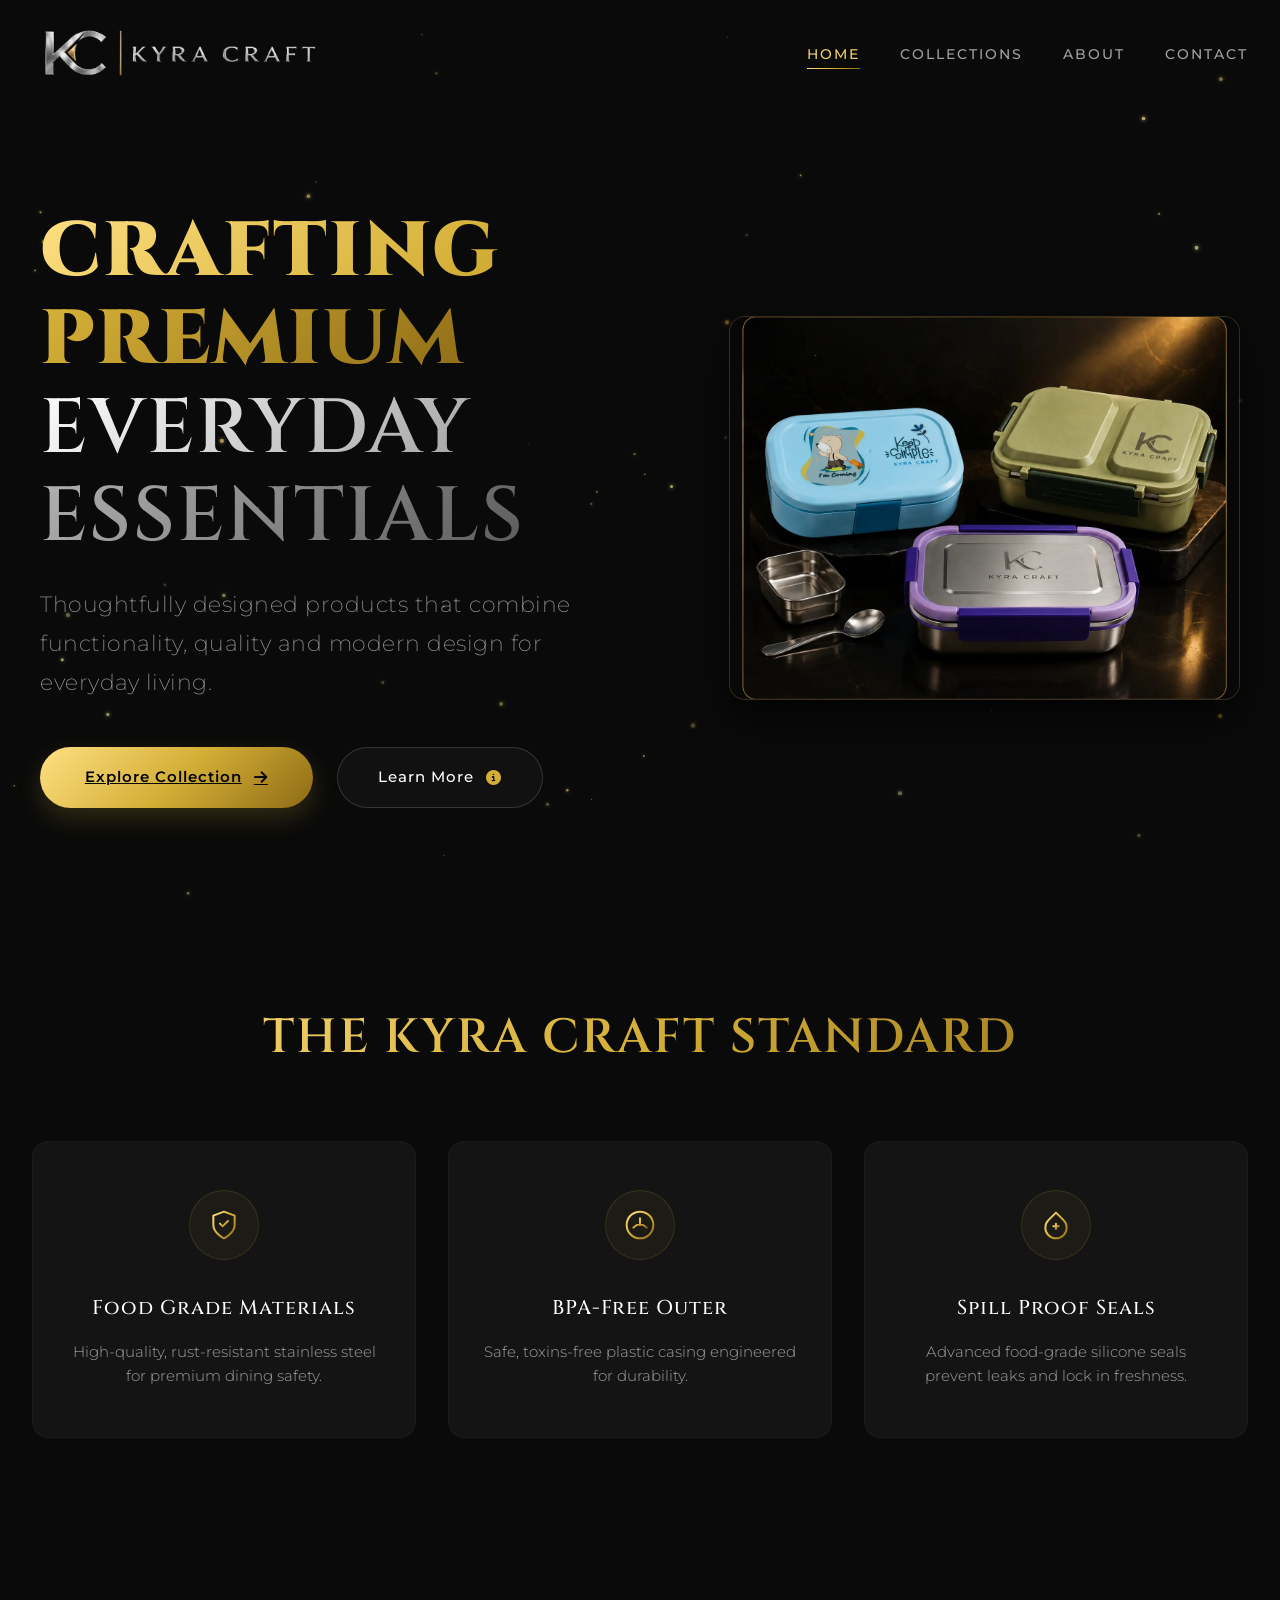
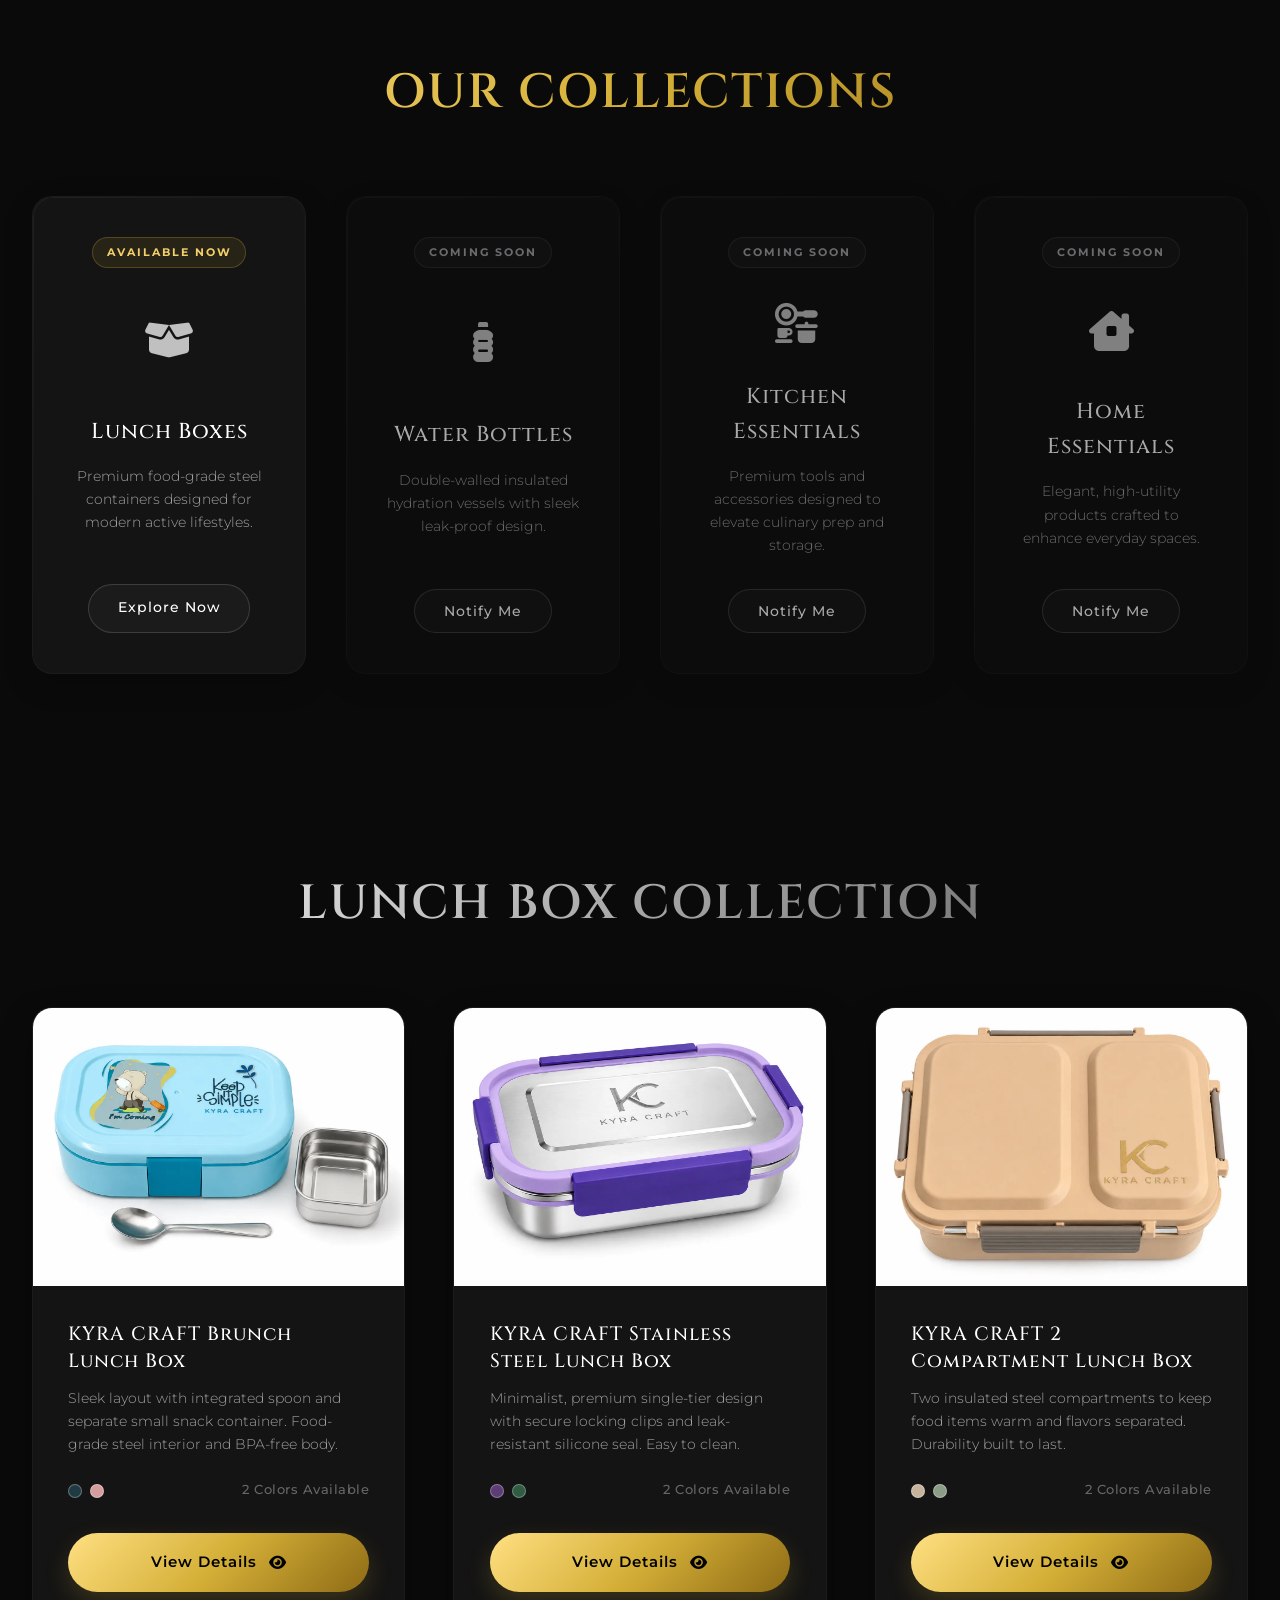
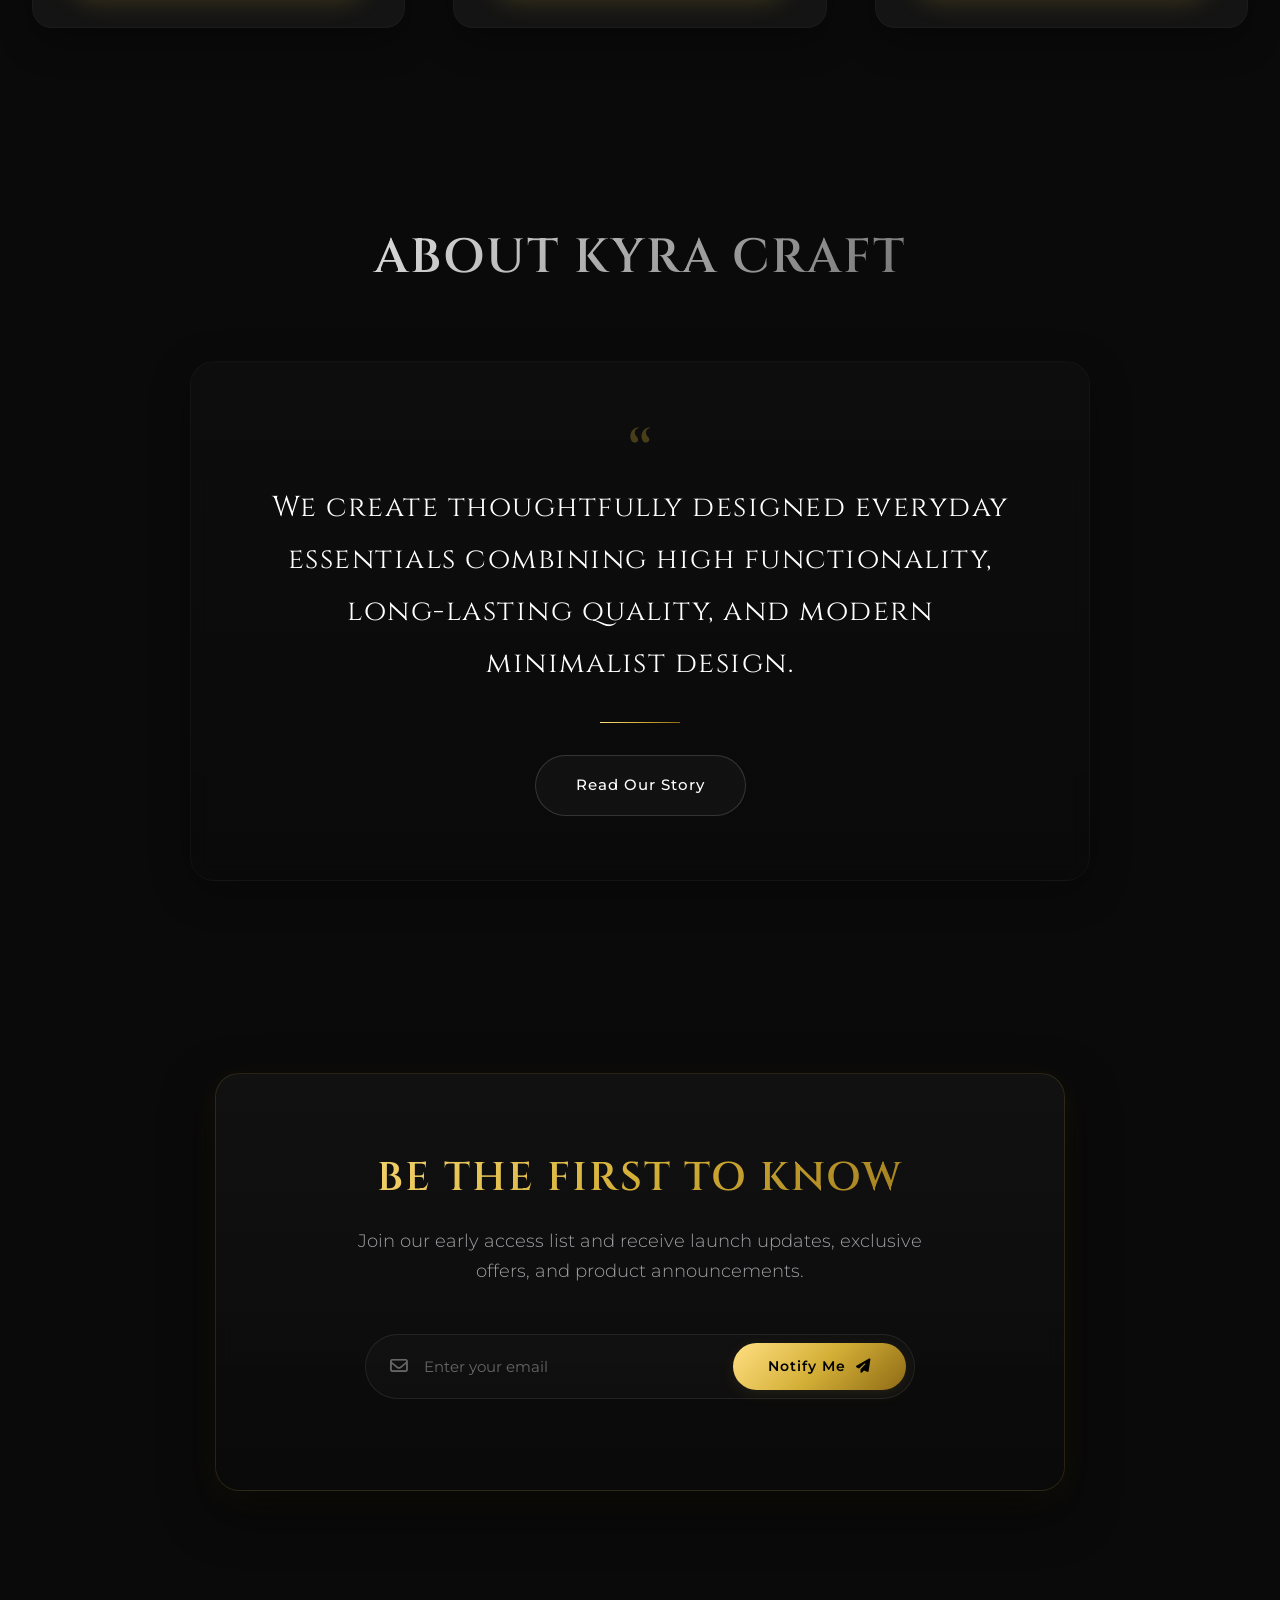
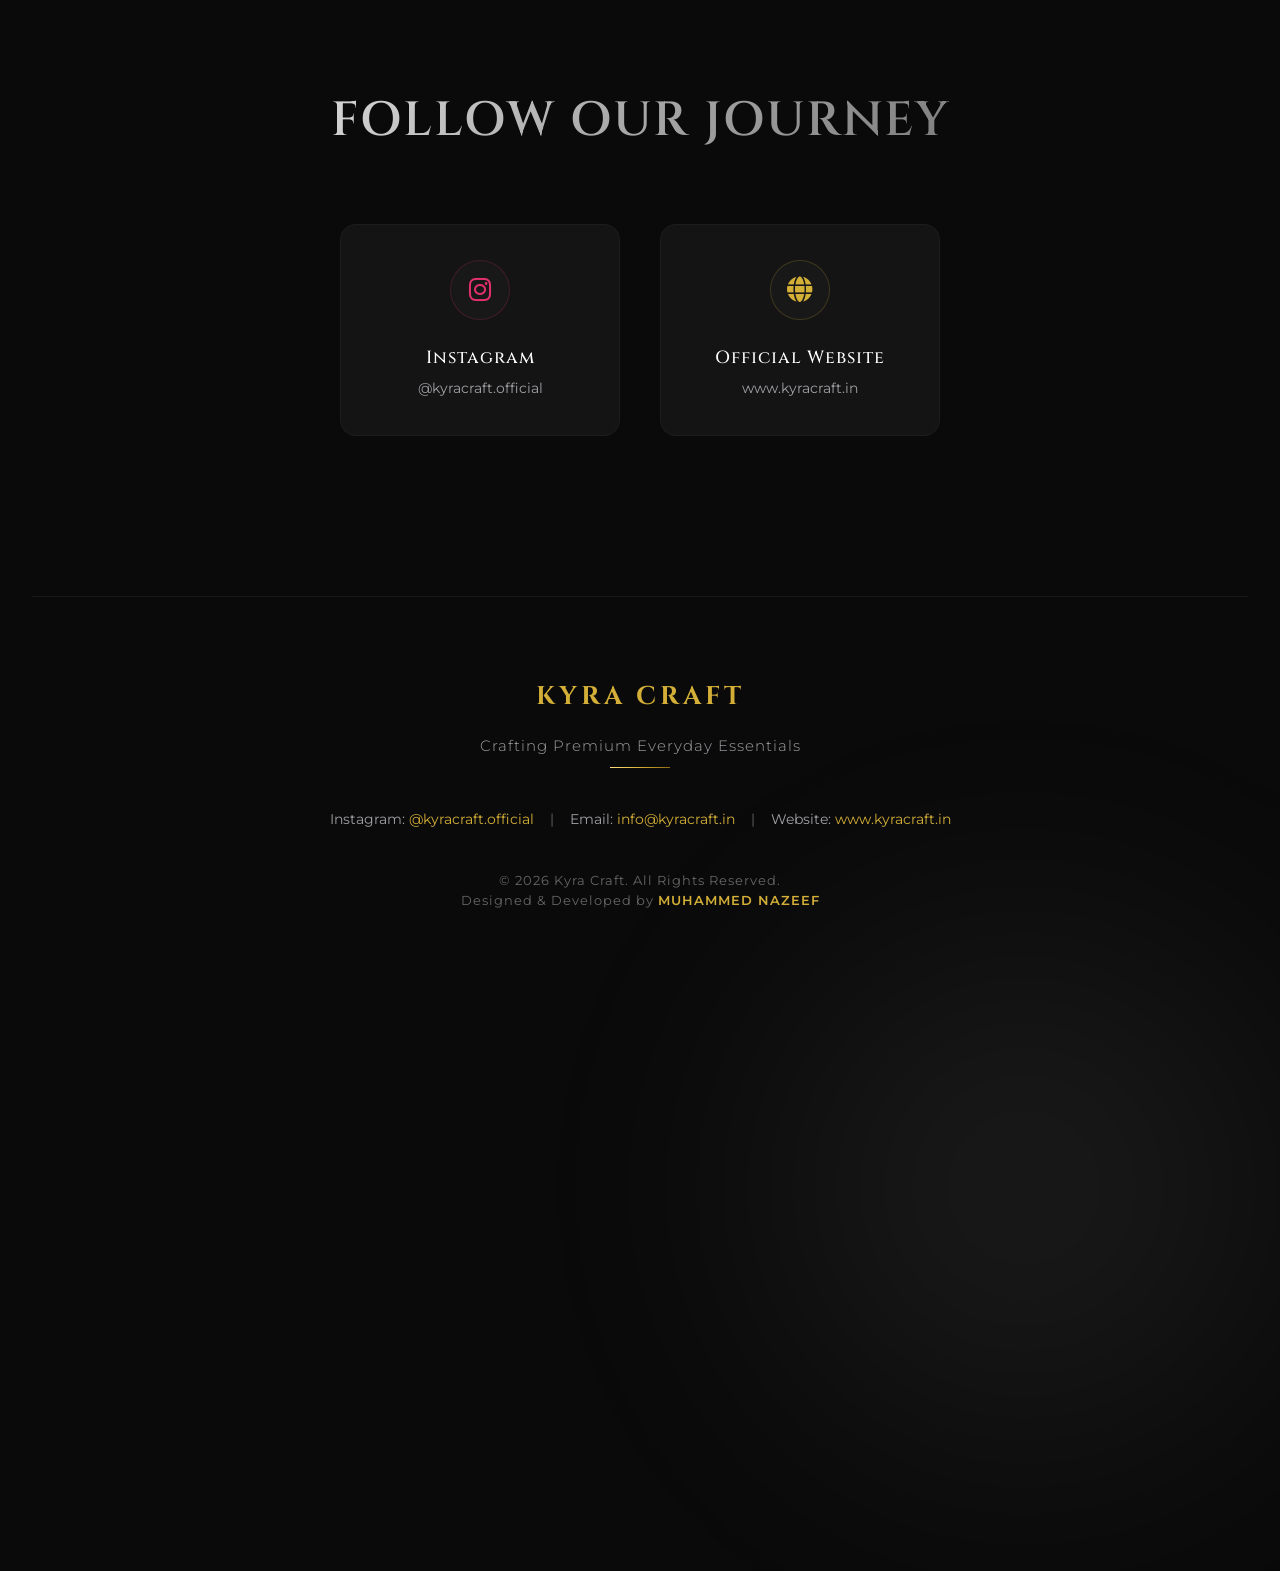
==== commit 168cb708: "Update website with product pages, new branding, logo, and footer credits" ====
--- a/index.html
+++ b/index.html
@@ -4,15 +4,15 @@
 <head>
     <meta charset="UTF-8">
     <meta name="viewport" content="width=device-width, initial-scale=1.0">
-    <title>KYRA CRAFT | Premium Lunch Boxes. Crafted Better.</title>
+    <title>KYRA CRAFT | Crafting Premium Everyday Essentials</title>
     <meta name="description"
-        content="Experience luxury everyday dining. Kyra Craft premium rectangular, microwave-safe stainless steel lunch boxes designed for modern lifestyles. Launching soon on Amazon India.">
+        content="Discover Kyra Craft. We design premium, elegant everyday essentials combining functionality, luxury aesthetics, and durability for modern living. Explore our Lunch Box collection.">
     <link rel="stylesheet" href="styles.css">
     <!-- Google Fonts -->
     <link rel="preconnect" href="https://fonts.googleapis.com">
     <link rel="preconnect" href="https://fonts.gstatic.com" crossorigin>
     <link
-        href="https://fonts.googleapis.com/css2?family=Cinzel:wght@400;500;600;700;800;900&family=Montserrat:wght@200;300;400;500;600&display=swap"
+        href="https://fonts.googleapis.com/css2?family=Cinzel:wght@400;500;600;700;800;900&family=Montserrat:wght@200;300;400;500;600;700&display=swap"
         rel="stylesheet">
     <!-- Font Awesome for Social Icons -->
     <link rel="stylesheet" href="https://cdnjs.cloudflare.com/ajax/libs/font-awesome/6.4.0/css/all.min.css">
@@ -24,146 +24,123 @@
     <div class="bg-glow bg-glow-gold" id="glow-1"></div>
     <div class="bg-glow bg-glow-silver" id="glow-2"></div>
 
+    <!-- STICKY HEADER -->
+    <header class="site-header" id="main-header">
+        <div class="nav-container">
+            <a href="index.html" class="nav-logo-link">
+                <img src="logo.png" alt="Kyra Craft Logo" class="nav-logo-img">
+                
+            </a>
+            
+            <!-- Desktop Nav Menu -->
+            <ul class="nav-menu nav-menu-desktop">
+                <li><a href="index.html" class="nav-link active">Home</a></li>
+                <li><a href="#collections" class="nav-link">Collections</a></li>
+                <li><a href="about.html" class="nav-link">About</a></li>
+                <li><a href="contact.html" class="nav-link">Contact</a></li>
+            </ul>
+
+            <!-- Mobile Hamburger Toggle -->
+            <button class="mobile-nav-toggle" id="menu-toggle" aria-label="Toggle Menu">
+                <span></span>
+                <span></span>
+                <span></span>
+            </button>
+        </div>
+    </header>
+
+    <!-- Mobile Nav Overlay -->
+    <div class="mobile-menu-overlay" id="mobile-menu">
+        <ul class="nav-menu">
+            <li><a href="index.html" class="nav-link active">Home</a></li>
+            <li><a href="#collections" class="nav-link">Collections</a></li>
+            <li><a href="about.html" class="nav-link">About</a></li>
+            <li><a href="contact.html" class="nav-link">Contact</a></li>
+        </ul>
+    </div>
+
     <main class="container">
-        <!-- HEADER -->
-        <header class="header-section">
-            <div class="logo-container" id="brand-logo-frame">
-                <img src="logo.png" alt="Kyra Craft Logo" class="brand-logo" id="logo">
-            </div>
-        </header>
-
         <!-- HERO SECTION -->
-        <section class="hero-section scroll-reveal" id="hero">
-            <div class="launch-badge" id="amazon-launch-badge">
-                <span class="badge-icon">🚀</span>
-                <span class="badge-text">LAUNCHING SOON ON AMAZON INDIA</span>
-            </div>
-
-            <h1 class="headline" id="hero-headline">
-                <span class="text-gold-gradient">PREMIUM LUNCH BOXES.</span><br>
-                <span class="text-silver-gradient">CRAFTED BETTER.</span>
-            </h1>
-
-            <p class="sub-headline" id="hero-subheadline">
-                Designed for modern lifestyles with quality, durability, and everyday convenience.
-            </p>
-
-            <div class="hero-ctas">
-                <button class="btn-gold" id="hero-cta-notify">
-                    <span>Notify Me</span>
-                    <i class="fa-solid fa-bell"></i>
-                </button>
-                <a href="https://www.instagram.com/kyracraft.official?igsh=MWpuMTlobHI2eTdlbg%3D%3D&utm_source=qr"
-                    target="_blank" rel="noopener" class="btn-silver" id="hero-cta-instagram">
-                    <i class="fa-brands fa-instagram"></i>
-                    <span>Follow on Instagram</span>
-                </a>
-            </div>
-
-            <div class="instagram-handle" id="hero-instagram-handle">
-                <a href="https://www.instagram.com/kyracraft.official?igsh=MWpuMTlobHI2eTdlbg%3D%3D&utm_source=qr"
-                    target="_blank" rel="noopener">@kyracraft.official</a>
-            </div>
-        </section>
-
-        <!-- FEATURES SECTION -->
+        <section class="hero-section scroll-reveal header-offset" id="hero">
+            <div class="hero-content-wrapper">
+                <!-- Left Side: Content -->
+                <div class="hero-text-col">
+                    <h1 class="headline" id="hero-headline">
+                        <span class="text-gold-gradient">CRAFTING PREMIUM</span><br>
+                        <span class="text-silver-gradient">EVERYDAY ESSENTIALS</span>
+                    </h1>
+                    <p class="sub-headline" id="hero-subheadline">
+                        Thoughtfully designed products that combine functionality, quality and modern design for everyday living.
+                    </p>
+                    <div class="hero-ctas">
+                        <a href="#collections" class="btn-gold" id="hero-cta-explore">
+                            <span>Explore Collection</span>
+                            <i class="fa-solid fa-arrow-right"></i>
+                        </a>
+                        <a href="about.html" class="btn-silver" id="hero-cta-learn">
+                            <span>Learn More</span>
+                            <i class="fa-solid fa-circle-info"></i>
+                        </a>
+                    </div>
+                </div>
+                
+                <!-- Right Side: Image -->
+                <div class="hero-image-col">
+                    <div class="hero-image-container">
+                        <img src="images/hero/hero-product.webp" alt="Kyra Craft Premium Featured Collection" class="hero-product-img" data-product-id="featured-collection" data-color-id="preview">
+                    </div>
+                </div>
+            </div>
+        </section>
+
+        <!-- BRAND VALUE / FEATURES SECTION -->
         <section class="features-section scroll-reveal" id="features">
-            <h2 class="section-title text-gold-gradient" id="features-title">Why Choose Kyra Craft?</h2>
+            <h2 class="section-title text-gold-gradient" id="features-title">The Kyra Craft Standard</h2>
 
             <div class="features-grid">
                 <!-- Card 1: 202 Stainless Steel -->
                 <div class="feature-card" id="feature-card-steel">
                     <div class="feature-icon-wrapper">
-                        <!-- Custom Gold SVG Icon: Shield/Steel Ingot -->
                         <svg class="feature-svg-icon" viewBox="0 0 24 24" fill="none"
                             xmlns="http://www.w3.org/2000/svg">
                             <path d="M12 22s8-4 8-10V5l-8-3-8 3v7c0 6 8 10 8 10z" stroke="url(#gold-gradient-icon)"
-                                stroke-width="1.5" stroke-linecap="round" stroke-linejoin="round" />
+                                            stroke-width="1.5" stroke-linecap="round" stroke-linejoin="round" />
                             <path d="M9 11l2 2 4-4" stroke="url(#gold-gradient-icon)" stroke-width="1.5"
-                                stroke-linecap="round" stroke-linejoin="round" />
+                                            stroke-linecap="round" stroke-linejoin="round" />
                         </svg>
                     </div>
-                    <h3 class="feature-card-title">202 Stainless Steel</h3>
-                    <p class="feature-card-desc">Food-grade, durable, and rust-resistant.</p>
+                    <h3 class="feature-card-title">Food Grade Materials</h3>
+                    <p class="feature-card-desc">High-quality, rust-resistant stainless steel for premium dining safety.</p>
                 </div>
 
                 <!-- Card 2: BPA Free -->
                 <div class="feature-card" id="feature-card-bpa">
                     <div class="feature-icon-wrapper">
-                        <!-- Custom Gold SVG Icon: Leaf/Safe -->
                         <svg class="feature-svg-icon" viewBox="0 0 24 24" fill="none"
                             xmlns="http://www.w3.org/2000/svg">
                             <path d="M12 2a10 10 0 0110 10c0 5.523-4.477 10-10 10S2 17.523 2 12A10 10 0 0112 2z"
-                                stroke="url(#gold-gradient-icon)" stroke-width="1.5" />
+                                            stroke="url(#gold-gradient-icon)" stroke-width="1.5" />
                             <path d="M7 14c1.5-1.5 3-2.5 5-2.5s3.5 1 5 2.5M12 7v5" stroke="url(#gold-gradient-icon)"
-                                stroke-width="1.5" stroke-linecap="round" />
+                                            stroke-width="1.5" stroke-linecap="round" />
                         </svg>
                     </div>
-                    <h3 class="feature-card-title">BPA Free</h3>
-                    <p class="feature-card-desc">Safe materials for everyday use.</p>
+                    <h3 class="feature-card-title">BPA-Free Outer</h3>
+                    <p class="feature-card-desc">Safe, toxins-free plastic casing engineered for durability.</p>
                 </div>
 
                 <!-- Card 3: Leak Proof Design -->
                 <div class="feature-card" id="feature-card-leakproof">
                     <div class="feature-icon-wrapper">
-                        <!-- Custom Gold SVG Icon: Lock/Water Drop -->
                         <svg class="feature-svg-icon" viewBox="0 0 24 24" fill="none"
                             xmlns="http://www.w3.org/2000/svg">
                             <path d="M12 2.69l5.66 5.66a8 8 0 11-11.31 0z" stroke="url(#gold-gradient-icon)"
-                                stroke-width="1.5" stroke-linejoin="round" />
+                                            stroke-width="1.5" stroke-linejoin="round" />
                             <path d="M12 11v4M10 13h4" stroke="url(#gold-gradient-icon)" stroke-width="1.5"
-                                stroke-linecap="round" />
+                                            stroke-linecap="round" />
                         </svg>
                     </div>
-                    <h3 class="feature-card-title">Leak Proof Design</h3>
-                    <p class="feature-card-desc">No spills. No mess.</p>
-                </div>
-
-                <!-- Card 4: Durable & Long Lasting -->
-                <div class="feature-card" id="feature-card-durable">
-                    <div class="feature-icon-wrapper">
-                        <!-- Custom Gold SVG Icon: Diamond -->
-                        <svg class="feature-svg-icon" viewBox="0 0 24 24" fill="none"
-                            xmlns="http://www.w3.org/2000/svg">
-                            <path d="M6 3h12l4 6-10 12L2 9z" stroke="url(#gold-gradient-icon)" stroke-width="1.5"
-                                stroke-linecap="round" stroke-linejoin="round" />
-                            <path d="M11 3L8 9l4 12 4-12-3-6" stroke="url(#gold-gradient-icon)" stroke-width="1.5"
-                                stroke-linecap="round" stroke-linejoin="round" />
-                        </svg>
-                    </div>
-                    <h3 class="feature-card-title">Durable & Long Lasting</h3>
-                    <p class="feature-card-desc">Built for years of use.</p>
-                </div>
-
-                <!-- Card 5: Easy to Clean -->
-                <div class="feature-card" id="feature-card-clean">
-                    <div class="feature-icon-wrapper">
-                        <!-- Custom Gold SVG Icon: Sparkle/Clean -->
-                        <svg class="feature-svg-icon" viewBox="0 0 24 24" fill="none"
-                            xmlns="http://www.w3.org/2000/svg">
-                            <path
-                                d="M12 3v4M12 17v4M3 12h4M17 12h4M5.64 5.64l2.82 2.82M15.54 15.54l2.82 2.82M5.64 18.36l2.82-2.82M15.54 8.46l2.82-2.82"
-                                stroke="url(#gold-gradient-icon)" stroke-width="1.5" stroke-linecap="round" />
-                        </svg>
-                    </div>
-                    <h3 class="feature-card-title">Easy to Clean</h3>
-                    <p class="feature-card-desc">Designed for convenience.</p>
-                </div>
-
-                <!-- Card 6: Premium Finish -->
-                <div class="feature-card" id="feature-card-finish">
-                    <div class="feature-icon-wrapper">
-                        <!-- Custom Gold SVG Icon: Crown/Star -->
-                        <svg class="feature-svg-icon" viewBox="0 0 24 24" fill="none"
-                            xmlns="http://www.w3.org/2000/svg">
-                            <path d="M2 4l3 12h14l3-12-5 4-5-6-5 6-5-4z" stroke="url(#gold-gradient-icon)"
-                                stroke-width="1.5" stroke-linecap="round" stroke-linejoin="round" />
-                            <path d="M5 20h14" stroke="url(#gold-gradient-icon)" stroke-width="1.5"
-                                stroke-linecap="round" />
-                        </svg>
-                    </div>
-                    <h3 class="feature-card-title">Premium Finish</h3>
-                    <p class="feature-card-desc">Modern and elegant design.</p>
+                    <h3 class="feature-card-title">Spill Proof Seals</h3>
+                    <p class="feature-card-desc">Advanced food-grade silicone seals prevent leaks and lock in freshness.</p>
                 </div>
             </div>
 
@@ -179,78 +156,155 @@
             </svg>
         </section>
 
-        <!-- ABOUT SECTION -->
-        <section class="about-section scroll-reveal" id="about">
+        <!-- COLLECTIONS SECTION -->
+        <section class="collections-section scroll-reveal" id="collections">
+            <h2 class="section-title text-gold-gradient">Our Collections</h2>
+            <div class="collections-grid">
+                <!-- Available Now: Lunch Boxes -->
+                <div class="collection-card available">
+                    <span class="collection-badge badge-now">Available Now</span>
+                    <div class="collection-icon"><i class="fa-solid fa-box-open"></i></div>
+                    <div>
+                        <h3 class="collection-title">Lunch Boxes</h3>
+                        <p class="collection-desc">Premium food-grade steel containers designed for modern active lifestyles.</p>
+                    </div>
+                    <a href="#lunch-boxes" class="btn-silver" style="padding: 0.8rem 1.8rem; font-size: 0.85rem; width: auto; text-decoration: none;">
+                        <span>Explore Now</span>
+                    </a>
+                </div>
+
+                <!-- Coming Soon: Water Bottles -->
+                <div class="collection-card coming-soon">
+                    <span class="collection-badge badge-soon">Coming Soon</span>
+                    <div class="collection-icon"><i class="fa-solid fa-bottle-water"></i></div>
+                    <div>
+                        <h3 class="collection-title">Water Bottles</h3>
+                        <p class="collection-desc">Double-walled insulated hydration vessels with sleek leak-proof design.</p>
+                    </div>
+                    <button class="btn-silver" disabled style="padding: 0.8rem 1.8rem; font-size: 0.85rem; width: auto;">
+                        <span>Notify Me</span>
+                    </button>
+                </div>
+
+                <!-- Coming Soon: Kitchen Essentials -->
+                <div class="collection-card coming-soon">
+                    <span class="collection-badge badge-soon">Coming Soon</span>
+                    <div class="collection-icon"><i class="fa-solid fa-kitchen-set"></i></div>
+                    <div>
+                        <h3 class="collection-title">Kitchen Essentials</h3>
+                        <p class="collection-desc">Premium tools and accessories designed to elevate culinary prep and storage.</p>
+                    </div>
+                    <button class="btn-silver" disabled style="padding: 0.8rem 1.8rem; font-size: 0.85rem; width: auto;">
+                        <span>Notify Me</span>
+                    </button>
+                </div>
+
+                <!-- Coming Soon: Home Essentials -->
+                <div class="collection-card coming-soon">
+                    <span class="collection-badge badge-soon">Coming Soon</span>
+                    <div class="collection-icon"><i class="fa-solid fa-house-chimney-window"></i></div>
+                    <div>
+                        <h3 class="collection-title">Home Essentials</h3>
+                        <p class="collection-desc">Elegant, high-utility products crafted to enhance everyday spaces.</p>
+                    </div>
+                    <button class="btn-silver" disabled style="padding: 0.8rem 1.8rem; font-size: 0.85rem; width: auto;">
+                        <span>Notify Me</span>
+                    </button>
+                </div>
+            </div>
+        </section>
+
+        <!-- LUNCH BOX COLLECTION SECTION -->
+        <section class="products-section scroll-reveal" id="lunch-boxes">
+            <h2 class="section-title text-silver-gradient">Lunch Box Collection</h2>
+            <div class="products-grid">
+                <!-- Product 1: Brunch Lunch Box -->
+                <div class="product-card">
+                    <div class="product-card-image-wrapper">
+                        <img src="./images/brunch-lunch-box/blue/1.webp" alt="KYRA CRAFT Brunch Lunch Box" class="product-card-img" data-product-id="brunch-lunch-box" data-color-id="blue">
+                    </div>
+                    <div class="product-card-info">
+                        <h3 class="product-card-title">KYRA CRAFT Brunch Lunch Box</h3>
+                        <p class="product-card-desc">Sleek layout with integrated spoon and separate small snack container. Food-grade steel interior and BPA-free body.</p>
+                        
+                        <div class="product-card-meta">
+                            <div class="colors-indicator">
+                                <span class="color-dot-indicator" style="background-color: #203A43;" title="Blue"></span>
+                                <span class="color-dot-indicator" style="background-color: #D49E9E;" title="Pink"></span>
+                            </div>
+                            <span class="colors-text">2 Colors Available</span>
+                        </div>
+                        
+                        <a href="product.html?id=brunch-lunch-box" class="btn-gold" style="width: 100%; justify-content: center; text-decoration: none;">
+                            <span>View Details</span>
+                            <i class="fa-solid fa-eye"></i>
+                        </a>
+                    </div>
+                </div>
+
+                <!-- Product 2: Stainless Steel Lunch Box -->
+                <div class="product-card">
+                    <div class="product-card-image-wrapper">
+                        <img src="./images/stainless-steel-lunch-box/purple/1.webp" alt="KYRA CRAFT Stainless Steel Lunch Box" class="product-card-img" data-product-id="stainless-steel-lunch-box" data-color-id="purple">
+                    </div>
+                    <div class="product-card-info">
+                        <h3 class="product-card-title">KYRA CRAFT Stainless Steel Lunch Box</h3>
+                        <p class="product-card-desc">Minimalist, premium single-tier design with secure locking clips and leak-resistant silicone seal. Easy to clean.</p>
+                        
+                        <div class="product-card-meta">
+                            <div class="colors-indicator">
+                                <span class="color-dot-indicator" style="background-color: #5C3D75;" title="Purple"></span>
+                                <span class="color-dot-indicator" style="background-color: #2F5C43;" title="Green"></span>
+                            </div>
+                            <span class="colors-text">2 Colors Available</span>
+                        </div>
+                        
+                        <a href="product.html?id=stainless-steel-lunch-box" class="btn-gold" style="width: 100%; justify-content: center; text-decoration: none;">
+                            <span>View Details</span>
+                            <i class="fa-solid fa-eye"></i>
+                        </a>
+                    </div>
+                </div>
+
+                <!-- Product 3: 2 Compartment Lunch Box -->
+                <div class="product-card">
+                    <div class="product-card-image-wrapper">
+                        <img src="./images/two-compartment-lunch-box/sand-beige/1.webp" alt="KYRA CRAFT 2 Compartment Lunch Box" class="product-card-img" data-product-id="two-compartment-lunch-box" data-color-id="sand-beige">
+                    </div>
+                    <div class="product-card-info">
+                        <h3 class="product-card-title">KYRA CRAFT 2 Compartment Lunch Box</h3>
+                        <p class="product-card-desc">Two insulated steel compartments to keep food items warm and flavors separated. Durability built to last.</p>
+                        
+                        <div class="product-card-meta">
+                            <div class="colors-indicator">
+                                <span class="color-dot-indicator" style="background-color: #C6B39E;" title="Sand Beige"></span>
+                                <span class="color-dot-indicator" style="background-color: #8C9D86;" title="Sage Green"></span>
+                            </div>
+                            <span class="colors-text">2 Colors Available</span>
+                        </div>
+                        
+                        <a href="product.html?id=two-compartment-lunch-box" class="btn-gold" style="width: 100%; justify-content: center; text-decoration: none;">
+                            <span>View Details</span>
+                            <i class="fa-solid fa-eye"></i>
+                        </a>
+                    </div>
+                </div>
+            </div>
+        </section>
+
+        <!-- ABOUT TEASER SECTION -->
+        <section class="about-section scroll-reveal" id="about-preview">
             <div class="about-container">
-                <h2 class="section-title text-silver-gradient" id="about-title">About Kyra Craft</h2>
+                <h2 class="section-title text-silver-gradient">About Kyra Craft</h2>
                 <div class="about-content">
                     <span class="quote-mark">“</span>
                     <p class="about-text">
-                        Kyra Craft focuses on creating premium everyday essentials designed for quality, durability, and
-                        modern living.
+                        We create thoughtfully designed everyday essentials combining high functionality, long-lasting quality, and modern minimalist design.
                     </p>
-                    <span class="about-accent-line"></span>
-                </div>
-            </div>
-        </section>
-
-        <!-- PRODUCT PREVIEW (COMING SOON) SECTION -->
-        <section class="preview-section scroll-reveal" id="preview">
-            <h2 class="section-title text-gold-gradient" id="preview-title">Something Premium Is Coming</h2>
-
-            <p class="preview-tagline" id="preview-tagline-text">Teaser reveals of our upcoming collection.</p>
-
-            <div class="teaser-grid">
-                <!-- Teaser 1: Compartments -->
-                <div class="teaser-card" id="teaser-card-compartments">
-                    <div class="teaser-image-container">
-                        <img src="teaser_compartments.png" alt="Stainless Steel Compartments Teaser" class="teaser-img">
-                        <div class="teaser-blur-overlay">
-                            <div class="teaser-info">
-                                <span class="teaser-label">STAINLESS STEEL COMPARTMENTS</span>
-                                <span class="teaser-action">Hover to Reveal</span>
-                            </div>
-                        </div>
-                    </div>
-                </div>
-
-                <!-- Teaser 2: Locking Clips -->
-                <div class="teaser-card" id="teaser-card-clips">
-                    <div class="teaser-image-container">
-                        <img src="teaser_clips.png" alt="Secure Locking Clips Teaser" class="teaser-img">
-                        <div class="teaser-blur-overlay">
-                            <div class="teaser-info">
-                                <span class="teaser-label">SECURE LOCKING CLIPS</span>
-                                <span class="teaser-action">Hover to Reveal</span>
-                            </div>
-                        </div>
-                    </div>
-                </div>
-
-                <!-- Teaser 3: Premium Finish -->
-                <div class="teaser-card" id="teaser-card-finish">
-                    <div class="teaser-image-container">
-                        <img src="teaser_finish.png" alt="Premium Finish Teaser" class="teaser-img">
-                        <div class="teaser-blur-overlay">
-                            <div class="teaser-info">
-                                <span class="teaser-label">PREMIUM MATTE FINISH</span>
-                                <span class="teaser-action">Hover to Reveal</span>
-                            </div>
-                        </div>
-                    </div>
-                </div>
-
-                <!-- Teaser 4: Leak-Proof Design -->
-                <div class="teaser-card" id="teaser-card-seal">
-                    <div class="teaser-image-container">
-                        <img src="teaser_seal.png" alt="Leak-Proof Design Teaser" class="teaser-img">
-                        <div class="teaser-blur-overlay">
-                            <div class="teaser-info">
-                                <span class="teaser-label">LEAK-PROOF SILICONE SEAL</span>
-                                <span class="teaser-action">Hover to Reveal</span>
-                            </div>
-                        </div>
-                    </div>
+                    <span class="about-accent-line" style="margin-bottom: 2rem;"></span>
+                    <a href="about.html" class="btn-silver">
+                        <span>Read Our Story</span>
+                    </a>
                 </div>
             </div>
         </section>
@@ -284,7 +338,7 @@
             <h2 class="section-title text-silver-gradient" id="socials-title">Follow Our Journey</h2>
 
             <div class="social-grid">
-                <a href="https://www.instagram.com/kyracraft.official?igsh=MWpuMTlobHI2eTdlbg%3D%3D&utm_source=qr"
+                <a href="https://www.instagram.com/kyracraft.official?utm_source=qr"
                     target="_blank" rel="noopener" class="social-card" id="social-link-instagram">
                     <div class="social-icon instagram-color">
                         <i class="fa-brands fa-instagram"></i>
@@ -293,7 +347,7 @@
                     <span class="social-handle">@kyracraft.official</span>
                 </a>
 
-                <a href="https://www.kyracraft.in" target="_blank" rel="noopener" class="social-card"
+                <a href="https://www.kyracraft.in" class="social-card"
                     id="social-link-web">
                     <div class="social-icon web-color">
                         <i class="fa-solid fa-globe"></i>
@@ -308,24 +362,32 @@
         <footer class="footer-section">
             <div class="footer-logo">KYRA CRAFT</div>
             <div class="footer-tagline">Crafting Premium Everyday Essentials</div>
-            <div class="footer-badge">Launching Soon on Amazon India</div>
             <div class="footer-divider"></div>
 
             <div class="footer-info">
                 <span>Instagram: <a
-                        href="https://www.instagram.com/kyracraft.official?igsh=MWpuMTlobHI2eTdlbg%3D%3D&utm_source=qr"
+                        href="https://www.instagram.com/kyracraft.official?utm_source=qr"
                         target="_blank" rel="noopener">@kyracraft.official</a></span>
                 <span class="footer-info-divider">|</span>
-                <span>Website: <a href="https://www.kyracraft.in" target="_blank"
-                        rel="noopener">www.kyracraft.in</a></span>
+                <span>Email: <a href="mailto:info@kyracraft.in">info@kyracraft.in</a></span>
+                <span class="footer-info-divider">|</span>
+                <span>Website: <a href="index.html">www.kyracraft.in</a></span>
             </div>
 
             <div class="footer-copyright">
-                &copy; 2026 Kyra Craft. All Rights Reserved.
+                &copy; 2026 Kyra Craft. All Rights Reserved.<br>
+                Designed & Developed by
+    <a href="https://www.instagram.com/_nzf_hsnaa_?utm_source=qr"
+       target="_blank"
+       rel="noopener noreferrer">
+        MUHAMMED NAZEEF
+    </a>
             </div>
         </footer>
     </main>
 
+    <!-- Load centralized products data first -->
+    <script src="products.js"></script>
     <script src="script.js"></script>
 </body>
 
--- a/styles.css
+++ b/styles.css
@@ -3,15 +3,15 @@
     --bg-primary: #0A0A0A;
     --bg-card: #141414;
     --bg-card-hover: #1A1A1A;
-    
+
     --color-gold: #D4AF37;
     --color-gold-light: #F3D06B;
     --color-gold-dark: #8E6B15;
-    
+
     --color-silver: #C0C0C0;
     --color-silver-light: #E0E0E0;
     --color-silver-dark: #808080;
-    
+
     --text-primary: #FFFFFF;
     --text-secondary: #A0A0A5;
     --text-muted: #666668;
@@ -130,13 +130,78 @@
 
 /* HERO SECTION */
 .hero-section {
+    padding: 6rem 0;
+    max-width: 1200px;
+    margin: 0 auto;
+    width: 100%;
+}
+
+.hero-content-wrapper {
+    display: grid;
+    grid-template-columns: 1.1fr 0.9fr;
+    gap: 4rem;
+    align-items: center;
+}
+
+.hero-text-col {
     display: flex;
     flex-direction: column;
-    align-items: center;
-    text-align: center;
-    padding: 4rem 0 6rem 0;
-    max-width: 900px;
-    margin: 0 auto;
+    align-items: flex-start;
+    text-align: left;
+}
+
+.hero-text-col .headline {
+    margin-bottom: 1.5rem;
+    text-align: left;
+    margin-top: 0;
+}
+
+.hero-text-col .sub-headline {
+    margin-bottom: 2.8rem;
+    text-align: left;
+    max-width: 580px;
+}
+
+.hero-text-col .hero-ctas {
+    justify-content: flex-start;
+    margin-bottom: 0;
+}
+
+.hero-image-col {
+    display: flex;
+    justify-content: center;
+    align-items: center;
+    width: 100%;
+}
+
+.hero-image-container {
+    width: 100%;
+    aspect-ratio: 4 / 3;
+    border-radius: 16px;
+    overflow: hidden;
+    border: 1px solid rgba(214, 175, 55, 0.2);
+    background: rgba(255, 255, 255, 0.02);
+    box-shadow: 0 20px 40px rgba(0, 0, 0, 0.65), inset 0 0 40px rgba(214, 175, 55, 0.05);
+    display: flex;
+    justify-content: center;
+    align-items: center;
+    transition: transform 0.5s cubic-bezier(0.16, 1, 0.3, 1), border-color 0.5s ease;
+}
+
+.hero-image-container:hover {
+    transform: translateY(-5px);
+    border-color: rgba(214, 175, 55, 0.4);
+}
+
+.hero-product-img {
+    width: 100%;
+    height: 100%;
+    object-fit: cover;
+    transition: transform 0.5s cubic-bezier(0.16, 1, 0.3, 1);
+}
+
+.hero-image-container:hover .hero-product-img {
+    transform: scale(1.03);
 }
 
 /* Launch Badge */
@@ -341,12 +406,10 @@
     left: -150%;
     width: 100%;
     height: 100%;
-    background: linear-gradient(
-        90deg,
-        transparent,
-        rgba(255, 255, 255, 0.08),
-        transparent
-    );
+    background: linear-gradient(90deg,
+            transparent,
+            rgba(255, 255, 255, 0.08),
+            transparent);
     transform: skewX(-25deg);
     transition: 0.75s;
     z-index: -1;
@@ -876,6 +939,18 @@
     letter-spacing: 1px;
 }
 
+.footer-copyright a{
+    color:#d4af37;
+    text-decoration:none;
+    font-weight:600;
+    transition:color .3s ease;
+}
+
+.footer-copyright a:hover{
+    color:#f8d56b;
+    text-decoration:underline;
+}
+
 /* SCROLL REVEAL CLASS */
 .scroll-reveal {
     opacity: 0;
@@ -894,10 +969,12 @@
         box-shadow: 0 8px 20px rgba(212, 175, 55, 0.15);
         transform: scale(1);
     }
+
     50% {
         box-shadow: 0 8px 25px rgba(212, 175, 55, 0.35);
         transform: scale(1.02);
     }
+
     100% {
         box-shadow: 0 8px 20px rgba(212, 175, 55, 0.15);
         transform: scale(1);
@@ -909,53 +986,77 @@
     .container {
         padding: 1.5rem;
     }
-    
+
     .header-section {
         padding: 2rem 0;
     }
-    
+
     .logo-container {
         width: 110px;
         height: 110px;
     }
-    
+
     .hero-section {
-        padding: 2rem 0 4rem 0;
-    }
-    
-    .hero-ctas {
+        padding: 3rem 0;
+    }
+
+    .hero-content-wrapper {
+        grid-template-columns: 1fr;
+        gap: 3.5rem;
+    }
+
+    .hero-text-col {
+        align-items: center;
+        text-align: center;
+    }
+
+    .hero-text-col .headline {
+        text-align: center;
+    }
+
+    .hero-text-col .sub-headline {
+        text-align: center;
+        margin-left: auto;
+        margin-right: auto;
+        margin-bottom: 2.5rem;
+    }
+
+    .hero-text-col .hero-ctas {
         flex-direction: column;
         gap: 1rem;
-    }
-    
-    .btn-gold, .btn-silver {
+        width: 100%;
+        justify-content: center;
+    }
+
+    .btn-gold,
+    .btn-silver {
         width: 100%;
         justify-content: center;
         padding: 1rem 2rem;
     }
-    
+
     .features-grid {
         grid-template-columns: 1fr;
         gap: 1.5rem;
     }
-    
+
     .feature-card {
         padding: 2.5rem 1.5rem;
     }
-    
+
     .teaser-grid {
         grid-template-columns: 1fr;
         gap: 1.5rem;
     }
-    
+
     .preview-tagline {
         margin-bottom: 2.5rem;
     }
-    
+
     .subscription-box {
         padding: 3rem 1.5rem;
     }
-    
+
     .input-group {
         flex-direction: column;
         background: transparent;
@@ -964,15 +1065,15 @@
         gap: 1rem;
         border-radius: 0;
     }
-    
+
     .input-group:focus-within {
         box-shadow: none;
     }
-    
+
     .input-icon-wrapper {
         display: none;
     }
-    
+
     input[type="email"] {
         width: 100%;
         background: rgba(255, 255, 255, 0.02);
@@ -980,28 +1081,1450 @@
         border-radius: 50px;
         padding: 1.1rem 1.5rem;
     }
-    
+
     input[type="email"]:focus {
         border-color: var(--color-gold);
         background: rgba(255, 255, 255, 0.04);
         box-shadow: 0 0 20px rgba(212, 175, 55, 0.1);
     }
-    
+
     .btn-submit {
         width: 100%;
         justify-content: center;
         padding: 1.1rem 2rem;
     }
-    
+
     .social-grid {
         flex-direction: column;
         gap: 1.5rem;
         align-items: center;
     }
-    
+
     .social-card {
         width: 100%;
         min-width: unset;
         padding: 2rem;
     }
 }
+
+/* ==========================================================================
+   KYRA CRAFT BRAND EXTENSION STYLES
+   ========================================================================== */
+
+/* --- Sticky Header & Navigation --- */
+.site-header {
+    position: fixed;
+    top: 0;
+    left: 0;
+    width: 100%;
+    z-index: 1000;
+    padding: 1.5rem 2rem;
+    transition: all 0.4s ease;
+    background: transparent;
+    border-bottom: 1px solid transparent;
+}
+
+.site-header.scrolled {
+    padding: 1rem 2rem;
+    background: rgba(10, 10, 10, 0.85);
+    backdrop-filter: blur(12px);
+    -webkit-backdrop-filter: blur(12px);
+    border-bottom: 1px solid rgba(212, 175, 55, 0.15);
+    box-shadow: 0 4px 20px rgba(0, 0, 0, 0.4);
+}
+
+.nav-container {
+    max-width: 1300px;
+    margin: 0 auto;
+    display: flex;
+    justify-content: space-between;
+    align-items: center;
+}
+
+.nav-logo-link {
+     display:flex;
+    align-items:center;
+    gap:12px;
+}
+
+.nav-logo-img {
+    height:60px;
+    width:auto;
+    object-fit:contain;
+    border:none;
+    border-radius:0;
+    background:none;
+    display:block;
+    transition:opacity .3s ease;
+}
+
+.nav-logo-link:hover .nav-logo-img{
+    transform:none;
+}
+
+.nav-menu {
+    display: flex;
+    align-items: center;
+    gap: 2.5rem;
+    list-style: none;
+}
+
+.nav-link {
+    font-family: var(--font-body);
+    font-size: 0.85rem;
+    font-weight: 500;
+    letter-spacing: 2px;
+    color: var(--text-secondary);
+    text-transform: uppercase;
+    text-decoration: none;
+    transition: all 0.3s ease;
+    position: relative;
+    padding: 0.4rem 0;
+}
+
+.nav-link::after {
+    content: '';
+    position: absolute;
+    bottom: 0;
+    left: 0;
+    width: 0;
+    height: 1px;
+    background: var(--gold-gradient);
+    transition: width 0.3s ease;
+}
+
+.nav-link:hover {
+    color: #FFFFFF;
+}
+
+.nav-link:hover::after,
+.nav-link.active::after {
+    width: 100%;
+}
+
+.nav-link.active {
+    color: var(--color-gold-light);
+}
+
+/* Mobile Menu Button */
+.mobile-nav-toggle {
+    display: none;
+    background: transparent;
+    border: none;
+    cursor: pointer;
+    z-index: 1001;
+    padding: 0.5rem;
+}
+
+.mobile-nav-toggle span {
+    display: block;
+    width: 24px;
+    height: 2px;
+    background-color: #FFFFFF;
+    margin: 5px 0;
+    transition: all 0.3s ease-in-out;
+}
+
+/* Open states for toggle */
+.mobile-nav-toggle.open span:nth-child(1) {
+    transform: translateY(7px) rotate(45deg);
+    background-color: var(--color-gold);
+}
+
+.mobile-nav-toggle.open span:nth-child(2) {
+    opacity: 0;
+}
+
+.mobile-nav-toggle.open span:nth-child(3) {
+    transform: translateY(-7px) rotate(-45deg);
+    background-color: var(--color-gold);
+}
+
+/* Mobile Menu Overlay */
+.mobile-menu-overlay {
+    position: fixed;
+    top: 0;
+    right: -100%;
+    width: 100%;
+    height: 100vh;
+    background: rgba(10, 10, 10, 0.98);
+    backdrop-filter: blur(20px);
+    -webkit-backdrop-filter: blur(20px);
+    z-index: 999;
+    display: flex;
+    flex-direction: column;
+    justify-content: center;
+    align-items: center;
+    transition: right 0.5s cubic-bezier(0.16, 1, 0.3, 1);
+}
+
+.mobile-menu-overlay.open {
+    right: 0;
+}
+
+.mobile-menu-overlay .nav-menu {
+    flex-direction: column;
+    gap: 2rem;
+}
+
+.mobile-menu-overlay .nav-link {
+    font-size: 1.25rem;
+    letter-spacing: 4px;
+}
+
+/* --- spacing helper for header clearance --- */
+.header-offset {
+    margin-top: 80px;
+}
+
+/* --- Collections Section --- */
+.collections-section {
+    padding: 6rem 0;
+}
+
+.collections-grid {
+    display: grid;
+    grid-template-columns: repeat(auto-fit, minmax(260px, 1fr));
+    gap: 2.5rem;
+    margin-top: 1rem;
+}
+
+.collection-card {
+    background: var(--bg-card);
+    border: 1px solid rgba(255, 255, 255, 0.03);
+    border-radius: 20px;
+    padding: 2.5rem;
+    text-align: center;
+    position: relative;
+    overflow: hidden;
+    display: flex;
+    flex-direction: column;
+    align-items: center;
+    justify-content: space-between;
+    min-height: 320px;
+    transition: all 0.5s cubic-bezier(0.16, 1, 0.3, 1);
+    box-shadow: 0 10px 30px rgba(0, 0, 0, 0.2);
+}
+
+.collection-card::before {
+    content: '';
+    position: absolute;
+    inset: 0;
+    border-radius: 20px;
+    padding: 1px;
+    background: linear-gradient(135deg, rgba(255, 255, 255, 0.05), transparent 60%);
+    -webkit-mask: linear-gradient(#fff 0 0) content-box, linear-gradient(#fff 0 0);
+    -webkit-mask-composite: xor;
+    mask-composite: exclude;
+    pointer-events: none;
+}
+
+.collection-card.available:hover {
+    transform: translateY(-8px);
+    border-color: rgba(212, 175, 55, 0.35);
+    box-shadow: 0 20px 40px rgba(0, 0, 0, 0.4), var(--card-glow);
+}
+
+.collection-card.coming-soon {
+    opacity: 0.65;
+    background: rgba(20, 20, 20, 0.4);
+    cursor: default;
+}
+
+.collection-icon {
+    font-size: 2.5rem;
+    margin-bottom: 1.5rem;
+    color: var(--color-silver);
+    transition: transform 0.5s ease;
+}
+
+.collection-card.available:hover .collection-icon {
+    color: var(--color-gold);
+    transform: scale(1.1);
+}
+
+.collection-badge {
+    font-size: 0.7rem;
+    font-weight: 700;
+    letter-spacing: 2px;
+    padding: 0.35rem 0.85rem;
+    border-radius: 50px;
+    text-transform: uppercase;
+    margin-bottom: 1.5rem;
+}
+
+.badge-now {
+    background: rgba(212, 175, 55, 0.1);
+    color: var(--color-gold-light);
+    border: 1px solid rgba(212, 175, 55, 0.25);
+}
+
+.badge-soon {
+    background: rgba(255, 255, 255, 0.03);
+    color: var(--text-secondary);
+    border: 1px solid rgba(255, 255, 255, 0.08);
+}
+
+.collection-title {
+    font-family: var(--font-heading);
+    font-size: 1.35rem;
+    font-weight: 500;
+    letter-spacing: 1px;
+    color: #FFFFFF;
+    margin-bottom: 1rem;
+}
+
+.collection-desc {
+    font-size: 0.9rem;
+    color: var(--text-secondary);
+    font-weight: 300;
+    line-height: 1.6;
+    margin-bottom: 2rem;
+}
+
+/* --- Lunch Box Products Grid --- */
+.products-section {
+    padding: 6rem 0;
+}
+
+.products-grid {
+    display: grid;
+    grid-template-columns: repeat(auto-fit, minmax(320px, 1fr));
+    gap: 3rem;
+}
+
+.product-card {
+    background: var(--bg-card);
+    border: 1px solid rgba(255, 255, 255, 0.03);
+    border-radius: 20px;
+    overflow: hidden;
+    display: flex;
+    flex-direction: column;
+    transition: all 0.5s cubic-bezier(0.16, 1, 0.3, 1);
+    box-shadow: 0 15px 35px rgba(0, 0, 0, 0.3);
+}
+
+.product-card:hover {
+    transform: translateY(-8px);
+    border-color: rgba(212, 175, 55, 0.3);
+    box-shadow: 0 25px 45px rgba(0, 0, 0, 0.5), var(--card-glow);
+}
+
+.product-card-image-wrapper {
+    width: 100%;
+    aspect-ratio: 4 / 3;
+    overflow: hidden;
+    position: relative;
+    background: #111;
+}
+
+.product-card-img {
+    width: 100%;
+    height: 100%;
+    object-fit: cover;
+    transition: transform 0.8s cubic-bezier(0.16, 1, 0.3, 1);
+}
+
+.product-card:hover .product-card-img {
+    transform: scale(1.05);
+}
+
+.product-card-info {
+    padding: 2.2rem;
+    display: flex;
+    flex-direction: column;
+    flex-grow: 1;
+}
+
+.product-card-title {
+    font-family: var(--font-heading);
+    font-size: 1.2rem;
+    font-weight: 500;
+    letter-spacing: 1px;
+    color: #FFFFFF;
+    margin-bottom: 0.75rem;
+    line-height: 1.4;
+    transition: color 0.3s ease;
+}
+
+.product-card:hover .product-card-title {
+    color: var(--color-gold-light);
+}
+
+.product-card-desc {
+    font-size: 0.9rem;
+    color: var(--text-secondary);
+    font-weight: 300;
+    line-height: 1.6;
+    margin-bottom: 1.5rem;
+    flex-grow: 1;
+}
+
+.product-card-meta {
+    display: flex;
+    justify-content: space-between;
+    align-items: center;
+    margin-bottom: 2rem;
+}
+
+.colors-indicator {
+    display: flex;
+    gap: 0.5rem;
+    align-items: center;
+}
+
+.color-dot-indicator {
+    width: 14px;
+    height: 14px;
+    border-radius: 50%;
+    border: 1px solid rgba(255, 255, 255, 0.3);
+}
+
+.colors-text {
+    font-size: 0.8rem;
+    color: var(--text-muted);
+    letter-spacing: 0.5px;
+    font-weight: 500;
+}
+
+/* --- PRODUCT DETAIL PAGE STYLES --- */
+.product-detail-container {
+    display: grid;
+    grid-template-columns: 1.1fr 0.9fr;
+    gap: 4rem;
+    padding: 3rem 0;
+}
+
+/* Gallery Column */
+.gallery-container {
+    display: flex;
+    flex-direction: column;
+    gap: 1.5rem;
+}
+
+.main-image-wrapper {
+    position: relative;
+    width: 100%;
+    aspect-ratio: 4 / 3;
+    border-radius: 20px;
+    overflow: hidden;
+    background: #111;
+    border: 1px solid rgba(255, 255, 255, 0.03);
+    box-shadow: 0 15px 40px rgba(0, 0, 0, 0.4);
+    cursor: zoom-in;
+}
+
+.main-image-view {
+    width: 100%;
+    height: 100%;
+    object-fit: cover;
+    transition: transform 0.1s ease-out;
+}
+
+/* Zoom feature overlays */
+.zoom-hint {
+    position: absolute;
+    bottom: 1rem;
+    right: 1rem;
+    background: rgba(10, 10, 10, 0.7);
+    color: #FFFFFF;
+    font-size: 0.75rem;
+    padding: 0.4rem 0.8rem;
+    border-radius: 4px;
+    pointer-events: none;
+    letter-spacing: 1px;
+    text-transform: uppercase;
+    opacity: 0.8;
+    backdrop-filter: blur(4px);
+    transition: opacity 0.3s ease;
+}
+
+.main-image-wrapper:hover .zoom-hint {
+    opacity: 0;
+}
+
+/* Thumbnails */
+.thumbnail-strip {
+    display: flex;
+    gap: 1rem;
+    overflow-x: auto;
+    padding-bottom: 0.5rem;
+    scrollbar-width: thin;
+    scrollbar-color: var(--color-gold) rgba(255, 255, 255, 0.02);
+}
+
+.thumbnail-strip::-webkit-scrollbar {
+    height: 4px;
+}
+
+.thumbnail-strip::-webkit-scrollbar-track {
+    background: rgba(255, 255, 255, 0.02);
+}
+
+.thumbnail-strip::-webkit-scrollbar-thumb {
+    background: var(--color-gold-dark);
+    border-radius: 2px;
+}
+
+.thumbnail-card {
+    flex: 0 0 85px;
+    aspect-ratio: 1 / 1;
+    border-radius: 10px;
+    overflow: hidden;
+    border: 2px solid transparent;
+    cursor: pointer;
+    background: #111;
+    transition: all 0.3s cubic-bezier(0.16, 1, 0.3, 1);
+}
+
+.thumbnail-card:hover {
+    border-color: rgba(212, 175, 55, 0.5);
+}
+
+.thumbnail-card.active {
+    border-color: var(--color-gold);
+    box-shadow: 0 0 10px rgba(212, 175, 55, 0.3);
+}
+
+.thumbnail-img {
+    width: 100%;
+    height: 100%;
+    object-fit: cover;
+}
+
+/* Missing Image Fallback Design */
+.image-fallback-container {
+    width: 100%;
+    height: 100%;
+    display: flex;
+    flex-direction: column;
+    justify-content: center;
+    align-items: center;
+    text-align: center;
+    background: linear-gradient(135deg, #181818 0%, #0F0F0F 100%);
+    border: 1px solid rgba(212, 175, 55, 0.15);
+    color: var(--text-secondary);
+    padding: 2rem;
+    position: absolute;
+    top: 0;
+    left: 0;
+}
+
+.image-fallback-icon {
+    font-size: 3rem;
+    color: var(--color-gold);
+    margin-bottom: 1rem;
+    opacity: 0.8;
+}
+
+.image-fallback-title {
+    font-family: var(--font-heading);
+    font-size: 1.1rem;
+    letter-spacing: 2px;
+    color: #FFFFFF;
+    text-transform: uppercase;
+    margin-bottom: 0.5rem;
+}
+
+.image-fallback-subtitle {
+    font-size: 0.8rem;
+    color: var(--text-muted);
+    letter-spacing: 0.5px;
+}
+
+/* Info Column */
+.product-info-container {
+    display: flex;
+    flex-direction: column;
+}
+
+.product-tag {
+    font-family: var(--font-body);
+    font-size: 0.8rem;
+    font-weight: 700;
+    letter-spacing: 3px;
+    color: var(--color-gold);
+    text-transform: uppercase;
+    margin-bottom: 1rem;
+}
+
+.product-name {
+    font-family: var(--font-heading);
+    font-size: clamp(2rem, 3.5vw, 2.6rem);
+    font-weight: 600;
+    line-height: 1.25;
+    letter-spacing: 1px;
+    color: #FFFFFF;
+    margin-bottom: 1rem;
+}
+
+.product-tagline {
+    font-family: var(--font-body);
+    font-size: 1.1rem;
+    font-weight: 300;
+    color: var(--color-silver-light);
+    letter-spacing: 0.5px;
+    margin-bottom: 1.5rem;
+}
+
+.product-desc {
+    font-size: 0.95rem;
+    color: var(--text-secondary);
+    font-weight: 300;
+    line-height: 1.8;
+    margin-bottom: 2.5rem;
+}
+
+/* Variant Selectors */
+.variants-section {
+    margin-bottom: 2.5rem;
+    border-top: 1px solid rgba(255, 255, 255, 0.06);
+    padding-top: 2rem;
+}
+
+.variants-title {
+    font-family: var(--font-heading);
+    font-size: 0.85rem;
+    letter-spacing: 2px;
+    text-transform: uppercase;
+    color: #FFFFFF;
+    margin-bottom: 1.25rem;
+}
+
+.color-swatch-list {
+    display: flex;
+    gap: 1.5rem;
+}
+
+.color-swatch-btn {
+    display: flex;
+    align-items: center;
+    gap: 0.75rem;
+    background: rgba(255, 255, 255, 0.02);
+    border: 1px solid rgba(255, 255, 255, 0.1);
+    border-radius: 50px;
+    padding: 0.5rem 1.2rem;
+    cursor: pointer;
+    transition: all 0.3s cubic-bezier(0.16, 1, 0.3, 1);
+}
+
+.color-swatch-btn:hover {
+    border-color: rgba(255, 255, 255, 0.25);
+    background: rgba(255, 255, 255, 0.05);
+}
+
+.color-swatch-btn.active {
+    border-color: var(--color-gold);
+    background: rgba(212, 175, 55, 0.05);
+    box-shadow: 0 0 15px rgba(212, 175, 55, 0.1);
+}
+
+.swatch-color-dot {
+    width: 18px;
+    height: 18px;
+    border-radius: 50%;
+    border: 1px solid rgba(255, 255, 255, 0.3);
+}
+
+.swatch-color-name {
+    font-family: var(--font-body);
+    font-size: 0.85rem;
+    font-weight: 500;
+    color: #FFFFFF;
+    letter-spacing: 0.5px;
+}
+
+/* Action Area */
+.actions-section {
+    margin-bottom: 3rem;
+}
+
+.btn-buy-amazon {
+    width: 100%;
+    background: var(--gold-gradient);
+    color: #000000;
+    border: none;
+    padding: 1.3rem 2.8rem;
+    border-radius: 50px;
+    font-family: var(--font-body);
+    font-size: 1rem;
+    font-weight: 700;
+    cursor: pointer;
+    display: inline-flex;
+    align-items: center;
+    justify-content: center;
+    gap: 0.85rem;
+    box-shadow: 0 12px 30px rgba(212, 175, 55, 0.2);
+    transition: all 0.4s cubic-bezier(0.16, 1, 0.3, 1);
+    letter-spacing: 1.5px;
+    text-transform: uppercase;
+    text-decoration: none;
+}
+
+.btn-buy-amazon:hover {
+    transform: translateY(-3px);
+    box-shadow: 0 18px 35px rgba(212, 175, 55, 0.4);
+    background: linear-gradient(135deg, #FFFFFF 0%, #D4AF37 100%);
+}
+
+.buy-badge-text {
+    font-size: 0.8rem;
+    color: var(--text-muted);
+    text-align: center;
+    margin-top: 0.75rem;
+    letter-spacing: 0.5px;
+}
+
+/* Specific Feature Grid inside Detail Column */
+.product-features-brief {
+    display: grid;
+    grid-template-columns: repeat(2, 1fr);
+    gap: 1.25rem;
+    border-top: 1px solid rgba(255, 255, 255, 0.06);
+    padding-top: 2rem;
+}
+
+.brief-feature-card {
+    background: rgba(255, 255, 255, 0.01);
+    border: 1px solid rgba(255, 255, 255, 0.03);
+    border-radius: 12px;
+    padding: 1rem;
+    display: flex;
+    align-items: center;
+    gap: 0.75rem;
+}
+
+.brief-feature-icon {
+    font-size: 1.2rem;
+    color: var(--color-gold);
+    flex-shrink: 0;
+}
+
+.brief-feature-text {
+    font-size: 0.8rem;
+    color: var(--text-secondary);
+    font-weight: 400;
+}
+
+/* Specifications Table */
+.specs-section {
+    padding: 6rem 0;
+    border-top: 1px solid rgba(255, 255, 255, 0.06);
+}
+
+.specs-title {
+    font-family: var(--font-heading);
+    font-size: 1.6rem;
+    letter-spacing: 2px;
+    text-transform: uppercase;
+    color: #FFFFFF;
+    margin-bottom: 2.5rem;
+    text-align: center;
+}
+
+.specs-table {
+    width: 100%;
+    max-width: 800px;
+    margin: 0 auto;
+    border-collapse: collapse;
+}
+
+.specs-table tr {
+    border-bottom: 1px solid rgba(255, 255, 255, 0.05);
+}
+
+.specs-table tr:last-child {
+    border-bottom: none;
+}
+
+.specs-table td {
+    padding: 1.2rem 1.5rem;
+    font-size: 0.9rem;
+}
+
+.specs-label {
+    font-family: var(--font-heading);
+    font-weight: 500;
+    color: var(--color-gold-light);
+    letter-spacing: 1px;
+    width: 35%;
+}
+
+.specs-value {
+    color: var(--text-secondary);
+    font-weight: 300;
+}
+
+/* FAQ Accordion Section */
+.faq-section {
+    padding: 6rem 0;
+    border-top: 1px solid rgba(255, 255, 255, 0.06);
+}
+
+.faq-title {
+    font-family: var(--font-heading);
+    font-size: 1.6rem;
+    letter-spacing: 2px;
+    text-transform: uppercase;
+    color: #FFFFFF;
+    margin-bottom: 2.5rem;
+    text-align: center;
+}
+
+.faq-accordion {
+    max-width: 800px;
+    margin: 0 auto;
+    display: flex;
+    flex-direction: column;
+    gap: 1rem;
+}
+
+.faq-item {
+    background: var(--bg-card);
+    border: 1px solid rgba(255, 255, 255, 0.03);
+    border-radius: 12px;
+    overflow: hidden;
+    transition: all 0.3s ease;
+}
+
+.faq-question-btn {
+    width: 100%;
+    background: transparent;
+    border: none;
+    outline: none;
+    padding: 1.5rem;
+    text-align: left;
+    display: flex;
+    justify-content: space-between;
+    align-items: center;
+    cursor: pointer;
+}
+
+.faq-question-text {
+    font-family: var(--font-heading);
+    font-size: 1.05rem;
+    font-weight: 500;
+    color: #FFFFFF;
+    letter-spacing: 0.5px;
+}
+
+.faq-icon-arrow {
+    color: var(--color-gold);
+    font-size: 0.85rem;
+    transition: transform 0.3s cubic-bezier(0.16, 1, 0.3, 1);
+}
+
+.faq-item.active {
+    border-color: rgba(212, 175, 55, 0.2);
+    box-shadow: 0 8px 20px rgba(0, 0, 0, 0.2);
+}
+
+.faq-item.active .faq-icon-arrow {
+    transform: rotate(180deg);
+}
+
+.faq-answer-pane {
+    max-height: 0;
+    opacity: 0;
+    overflow: hidden;
+    transition: all 0.4s cubic-bezier(0.16, 1, 0.3, 1);
+}
+
+.faq-answer-content {
+    padding: 0 1.5rem 1.5rem 1.5rem;
+    font-size: 0.95rem;
+    color: var(--text-secondary);
+    line-height: 1.7;
+    font-weight: 300;
+}
+
+/* Reviews Mockup Section */
+.reviews-section {
+    padding: 6rem 0;
+    border-top: 1px solid rgba(255, 255, 255, 0.06);
+}
+
+.reviews-title {
+    font-family: var(--font-heading);
+    font-size: 1.6rem;
+    letter-spacing: 2px;
+    text-transform: uppercase;
+    color: #FFFFFF;
+    margin-bottom: 3rem;
+    text-align: center;
+}
+
+.reviews-summary-container {
+    display: grid;
+    grid-template-columns: 0.8fr 1.2fr;
+    gap: 3.5rem;
+    max-width: 900px;
+    margin: 0 auto 4rem auto;
+    background: rgba(255, 255, 255, 0.01);
+    border: 1px solid rgba(255, 255, 255, 0.03);
+    padding: 3rem;
+    border-radius: 20px;
+}
+
+.rating-score-box {
+    display: flex;
+    flex-direction: column;
+    align-items: center;
+    justify-content: center;
+    text-align: center;
+    border-right: 1px solid rgba(255, 255, 255, 0.06);
+    padding-right: 3.5rem;
+}
+
+.large-rating-num {
+    font-family: var(--font-heading);
+    font-size: 3.8rem;
+    font-weight: 700;
+    color: #FFFFFF;
+    line-height: 1;
+    margin-bottom: 0.5rem;
+}
+
+.score-stars-row {
+    color: var(--color-gold);
+    font-size: 1.1rem;
+    margin-bottom: 0.75rem;
+    display: flex;
+    gap: 0.25rem;
+}
+
+.score-caption {
+    font-size: 0.85rem;
+    color: var(--text-secondary);
+    letter-spacing: 0.5px;
+}
+
+.rating-breakdown-box {
+    display: flex;
+    flex-direction: column;
+    gap: 0.75rem;
+    justify-content: center;
+}
+
+.breakdown-row {
+    display: flex;
+    align-items: center;
+    gap: 1rem;
+}
+
+.breakdown-label {
+    font-size: 0.8rem;
+    color: var(--text-secondary);
+    width: 65px;
+}
+
+.breakdown-bar-wrapper {
+    flex-grow: 1;
+    height: 6px;
+    background: rgba(255, 255, 255, 0.05);
+    border-radius: 3px;
+    overflow: hidden;
+}
+
+.breakdown-bar-fill {
+    height: 100%;
+    background: var(--gold-gradient);
+    border-radius: 3px;
+}
+
+.breakdown-percentage {
+    font-size: 0.8rem;
+    color: var(--text-muted);
+    width: 35px;
+    text-align: right;
+}
+
+.reviews-list {
+    max-width: 900px;
+    margin: 0 auto;
+    display: flex;
+    flex-direction: column;
+    gap: 1.5rem;
+}
+
+.review-card {
+    background: var(--bg-card);
+    border: 1px solid rgba(255, 255, 255, 0.03);
+    border-radius: 16px;
+    padding: 2rem;
+}
+
+.review-header {
+    display: flex;
+    justify-content: space-between;
+    align-items: center;
+    margin-bottom: 1rem;
+}
+
+.reviewer-name {
+    font-family: var(--font-heading);
+    font-size: 0.95rem;
+    font-weight: 500;
+    color: #FFFFFF;
+    letter-spacing: 0.5px;
+}
+
+.verified-badge {
+    font-size: 0.7rem;
+    color: #4ADE80;
+    background: rgba(74, 222, 128, 0.08);
+    border: 1px solid rgba(74, 222, 128, 0.2);
+    padding: 0.25rem 0.6rem;
+    border-radius: 50px;
+    letter-spacing: 0.5px;
+    font-weight: 600;
+}
+
+.review-meta {
+    display: flex;
+    gap: 1rem;
+    align-items: center;
+    margin-bottom: 1rem;
+}
+
+.review-stars {
+    color: var(--color-gold);
+    font-size: 0.85rem;
+    display: flex;
+    gap: 0.2rem;
+}
+
+.review-date {
+    font-size: 0.8rem;
+    color: var(--text-muted);
+}
+
+.review-title-text {
+    font-family: var(--font-body);
+    font-weight: 600;
+    color: #FFFFFF;
+    font-size: 0.95rem;
+    margin-bottom: 0.75rem;
+}
+
+.review-body-text {
+    font-size: 0.95rem;
+    color: var(--text-secondary);
+    line-height: 1.6;
+    font-weight: 300;
+}
+
+/* Related Products Grid */
+.related-products-section {
+    padding: 6rem 0;
+    border-top: 1px solid rgba(255, 255, 255, 0.06);
+}
+
+.related-products-title {
+    font-family: var(--font-heading);
+    font-size: 1.6rem;
+    letter-spacing: 2px;
+    text-transform: uppercase;
+    color: #FFFFFF;
+    margin-bottom: 3rem;
+    text-align: center;
+}
+
+/* --- ABOUT PAGE TEMPLATE STYLES --- */
+.about-hero-section {
+    padding: 6rem 0 3rem 0;
+    text-align: center;
+    max-width: 800px;
+    margin: 0 auto;
+}
+
+.about-brand-vision {
+    display: grid;
+    grid-template-columns: 1fr 1fr;
+    gap: 4rem;
+    padding: 4rem 0;
+    align-items: center;
+}
+
+.about-vision-text {
+    display: flex;
+    flex-direction: column;
+    gap: 1.5rem;
+}
+
+.about-vision-title {
+    font-family: var(--font-heading);
+    font-size: 1.8rem;
+    letter-spacing: 1.5px;
+    color: var(--color-gold-light);
+}
+
+.about-vision-desc {
+    font-size: 0.95rem;
+    color: var(--text-secondary);
+    line-height: 1.8;
+    font-weight: 300;
+}
+
+.about-vision-image-frame {
+    border-radius: 20px;
+    overflow: hidden;
+    aspect-ratio: 4 / 3;
+    background: #111;
+    border: 1px solid rgba(255, 255, 255, 0.05);
+    box-shadow: 0 15px 40px rgba(0, 0, 0, 0.4);
+    position: relative;
+}
+
+.about-philosophy-grid {
+    display: grid;
+    grid-template-columns: repeat(3, 1fr);
+    gap: 2.5rem;
+    padding: 6rem 0;
+    border-top: 1px solid rgba(255, 255, 255, 0.06);
+}
+
+.philosophy-card {
+    background: var(--bg-card);
+    border: 1px solid rgba(255, 255, 255, 0.03);
+    border-radius: 16px;
+    padding: 3rem 2rem;
+    text-align: center;
+    transition: all 0.4s ease;
+}
+
+.philosophy-card:hover {
+    transform: translateY(-5px);
+    border-color: rgba(212, 175, 55, 0.25);
+    box-shadow: 0 15px 30px rgba(0, 0, 0, 0.3);
+}
+
+.philosophy-icon {
+    font-size: 2rem;
+    color: var(--color-gold);
+    margin-bottom: 1.5rem;
+}
+
+.philosophy-title {
+    font-family: var(--font-heading);
+    font-size: 1.25rem;
+    font-weight: 500;
+    color: #FFFFFF;
+    margin-bottom: 1rem;
+    letter-spacing: 1px;
+}
+
+.philosophy-desc {
+    font-size: 0.9rem;
+    color: var(--text-secondary);
+    line-height: 1.6;
+    font-weight: 300;
+}
+
+/* --- CONTACT PAGE TEMPLATE STYLES --- */
+.contact-hero-section {
+    padding: 6rem 0 3rem 0;
+    text-align: center;
+    max-width: 800px;
+    margin: 0 auto;
+}
+
+.contact-layout {
+    display: grid;
+    grid-template-columns: 1fr 1.1fr;
+    gap: 4rem;
+    padding: 3rem 0;
+}
+
+.contact-info-column {
+    display: flex;
+    flex-direction: column;
+    gap: 2.5rem;
+}
+
+.contact-card-box {
+    background: var(--bg-card);
+    border: 1px solid rgba(255, 255, 255, 0.03);
+    border-radius: 20px;
+    padding: 2.5rem;
+    display: flex;
+    gap: 1.5rem;
+    align-items: flex-start;
+    transition: all 0.3s ease;
+}
+
+.contact-card-box:hover {
+    border-color: rgba(212, 175, 55, 0.2);
+    box-shadow: 0 12px 25px rgba(0, 0, 0, 0.3);
+}
+
+.contact-card-icon {
+    width: 50px;
+    height: 50px;
+    border-radius: 50%;
+    background: rgba(212, 175, 55, 0.05);
+    border: 1px solid rgba(212, 175, 55, 0.15);
+    display: flex;
+    align-items: center;
+    justify-content: center;
+    font-size: 1.2rem;
+    color: var(--color-gold);
+    flex-shrink: 0;
+}
+
+.contact-card-details {
+    display: flex;
+    flex-direction: column;
+    gap: 0.5rem;
+}
+
+.contact-card-label {
+    font-family: var(--font-heading);
+    font-size: 0.95rem;
+    letter-spacing: 1.5px;
+    color: #FFFFFF;
+    text-transform: uppercase;
+}
+
+.contact-card-value {
+    font-size: 0.95rem;
+    color: var(--text-secondary);
+    line-height: 1.6;
+    font-weight: 300;
+}
+
+.contact-card-value a {
+    color: var(--text-secondary);
+    text-decoration: none;
+    transition: color 0.3s ease;
+}
+
+.contact-card-value a:hover {
+    color: var(--color-gold);
+}
+
+/* Contact Social Grid (Comprehensive) */
+.contact-social-section {
+    background: var(--bg-card);
+    border: 1px solid rgba(255, 255, 255, 0.03);
+    border-radius: 20px;
+    padding: 3rem;
+    display: flex;
+    flex-direction: column;
+    gap: 2rem;
+}
+
+.contact-social-title {
+    font-family: var(--font-heading);
+    font-size: 1.2rem;
+    letter-spacing: 1.5px;
+    color: #FFFFFF;
+    text-transform: uppercase;
+}
+
+.social-links-grid-full {
+    display: grid;
+    grid-template-columns: repeat(auto-fill, minmax(130px, 1fr));
+    gap: 1.5rem;
+}
+
+.social-box-link {
+    background: rgba(255, 255, 255, 0.01);
+    border: 1px solid rgba(255, 255, 255, 0.04);
+    border-radius: 12px;
+    padding: 1.5rem 1rem;
+    display: flex;
+    flex-direction: column;
+    align-items: center;
+    gap: 0.75rem;
+    text-decoration: none;
+    transition: all 0.3s cubic-bezier(0.16, 1, 0.3, 1);
+}
+
+.social-box-link.active-link:hover {
+    background: rgba(225, 48, 108, 0.05);
+    border-color: #E1306C;
+    transform: translateY(-3px);
+    box-shadow: 0 8px 20px rgba(225, 48, 108, 0.15);
+}
+
+.social-box-link.placeholder-link {
+    opacity: 0.35;
+    cursor: not-allowed;
+    pointer-events: none;
+}
+
+.social-box-icon {
+    font-size: 1.6rem;
+    color: var(--text-secondary);
+    transition: color 0.3s ease;
+}
+
+.social-box-link.active-link .social-box-icon {
+    color: #E1306C;
+}
+
+.social-box-name {
+    font-size: 0.8rem;
+    font-weight: 500;
+    color: var(--text-secondary);
+    letter-spacing: 0.5px;
+}
+
+/* Message Box */
+.message-form-box {
+    background: var(--bg-card);
+    border: 1px solid rgba(255, 255, 255, 0.03);
+    border-radius: 20px;
+    padding: 3rem;
+}
+
+.form-title {
+    font-family: var(--font-heading);
+    font-size: 1.25rem;
+    letter-spacing: 1.5px;
+    color: #FFFFFF;
+    text-transform: uppercase;
+    margin-bottom: 2rem;
+}
+
+.contact-form-group {
+    display: flex;
+    flex-direction: column;
+    gap: 0.5rem;
+    margin-bottom: 1.5rem;
+}
+
+.contact-form-label {
+    font-size: 0.8rem;
+    color: var(--text-muted);
+    letter-spacing: 1px;
+    text-transform: uppercase;
+}
+
+.contact-form-input,
+.contact-form-textarea {
+    background: rgba(255, 255, 255, 0.02);
+    border: 1px solid rgba(255, 255, 255, 0.08);
+    border-radius: 8px;
+    padding: 0.9rem 1.2rem;
+    color: #FFFFFF;
+    font-family: var(--font-body);
+    font-size: 0.9rem;
+    transition: all 0.3s ease;
+}
+
+.contact-form-input:focus,
+.contact-form-textarea:focus {
+    border-color: var(--color-gold);
+    background: rgba(255, 255, 255, 0.04);
+    box-shadow: 0 0 15px rgba(212, 175, 55, 0.1);
+    outline: none;
+}
+
+.contact-form-textarea {
+    resize: vertical;
+    min-height: 120px;
+}
+
+/* --- ADDITIONAL MEDIA QUERIES FOR EXTENSION --- */
+@media (max-width: 992px) {
+    .product-detail-container {
+        grid-template-columns: 1fr;
+        gap: 3rem;
+    }
+
+    .contact-layout {
+        grid-template-columns: 1fr;
+        gap: 3rem;
+    }
+
+    .about-brand-vision {
+        grid-template-columns: 1fr;
+        gap: 2.5rem;
+    }
+
+    .about-vision-image-frame {
+        order: -1;
+        width: 100%;
+        max-width: 500px;
+        margin: 0 auto;
+    }
+
+    .about-philosophy-grid {
+        grid-template-columns: 1fr;
+        gap: 2rem;
+        padding: 4rem 0;
+    }
+
+    .reviews-summary-container {
+        grid-template-columns: 1fr;
+        gap: 2.5rem;
+        padding: 2rem;
+    }
+
+    .rating-score-box {
+        border-right: none;
+        border-bottom: 1px solid rgba(255, 255, 255, 0.06);
+        padding-right: 0;
+        padding-bottom: 2.5rem;
+    }
+}
+
+@media (max-width: 768px) {
+    .site-header {
+        padding: 1rem 1.5rem;
+    }
+
+    .site-header.scrolled {
+        padding: 0.8rem 1.5rem;
+    }
+
+    .mobile-nav-toggle {
+        display: block;
+    }
+
+    .nav-menu-desktop {
+        display: none;
+    }
+
+    .header-offset {
+        margin-top: 65px;
+    }
+
+    .collections-grid,
+    .products-grid {
+        grid-template-columns: 1fr;
+        gap: 2rem;
+    }
+
+    .collection-card {
+        min-height: unset;
+    }
+
+    .product-features-brief {
+        grid-template-columns: 1fr;
+    }
+
+    .specs-table td {
+        padding: 0.9rem 1rem;
+        font-size: 0.85rem;
+    }
+
+    .specs-label {
+        width: 40%;
+    }
+
+    .reviews-summary-container {
+        padding: 1.5rem;
+    }
+
+    .contact-card-box {
+        padding: 1.5rem;
+    }
+
+    .contact-social-section,
+    .message-form-box {
+        padding: 2rem 1.5rem;
+    }
+}
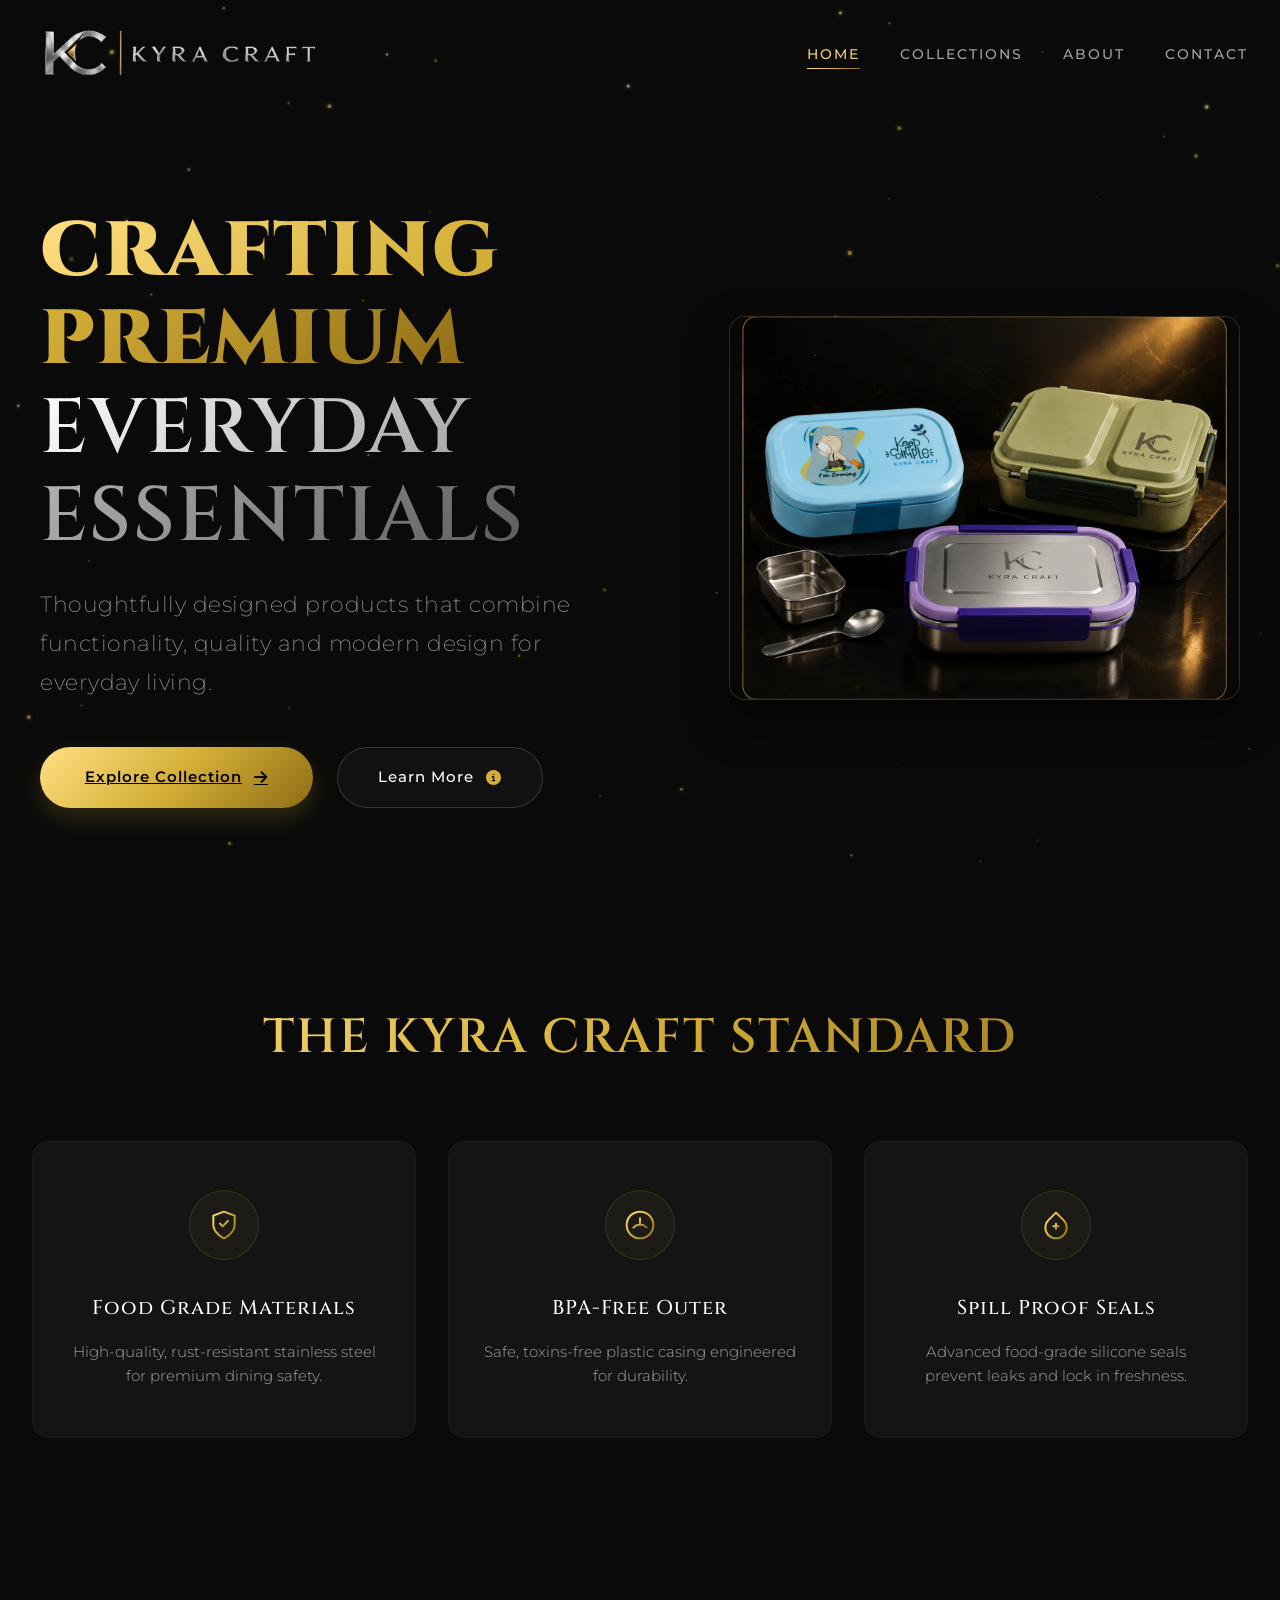
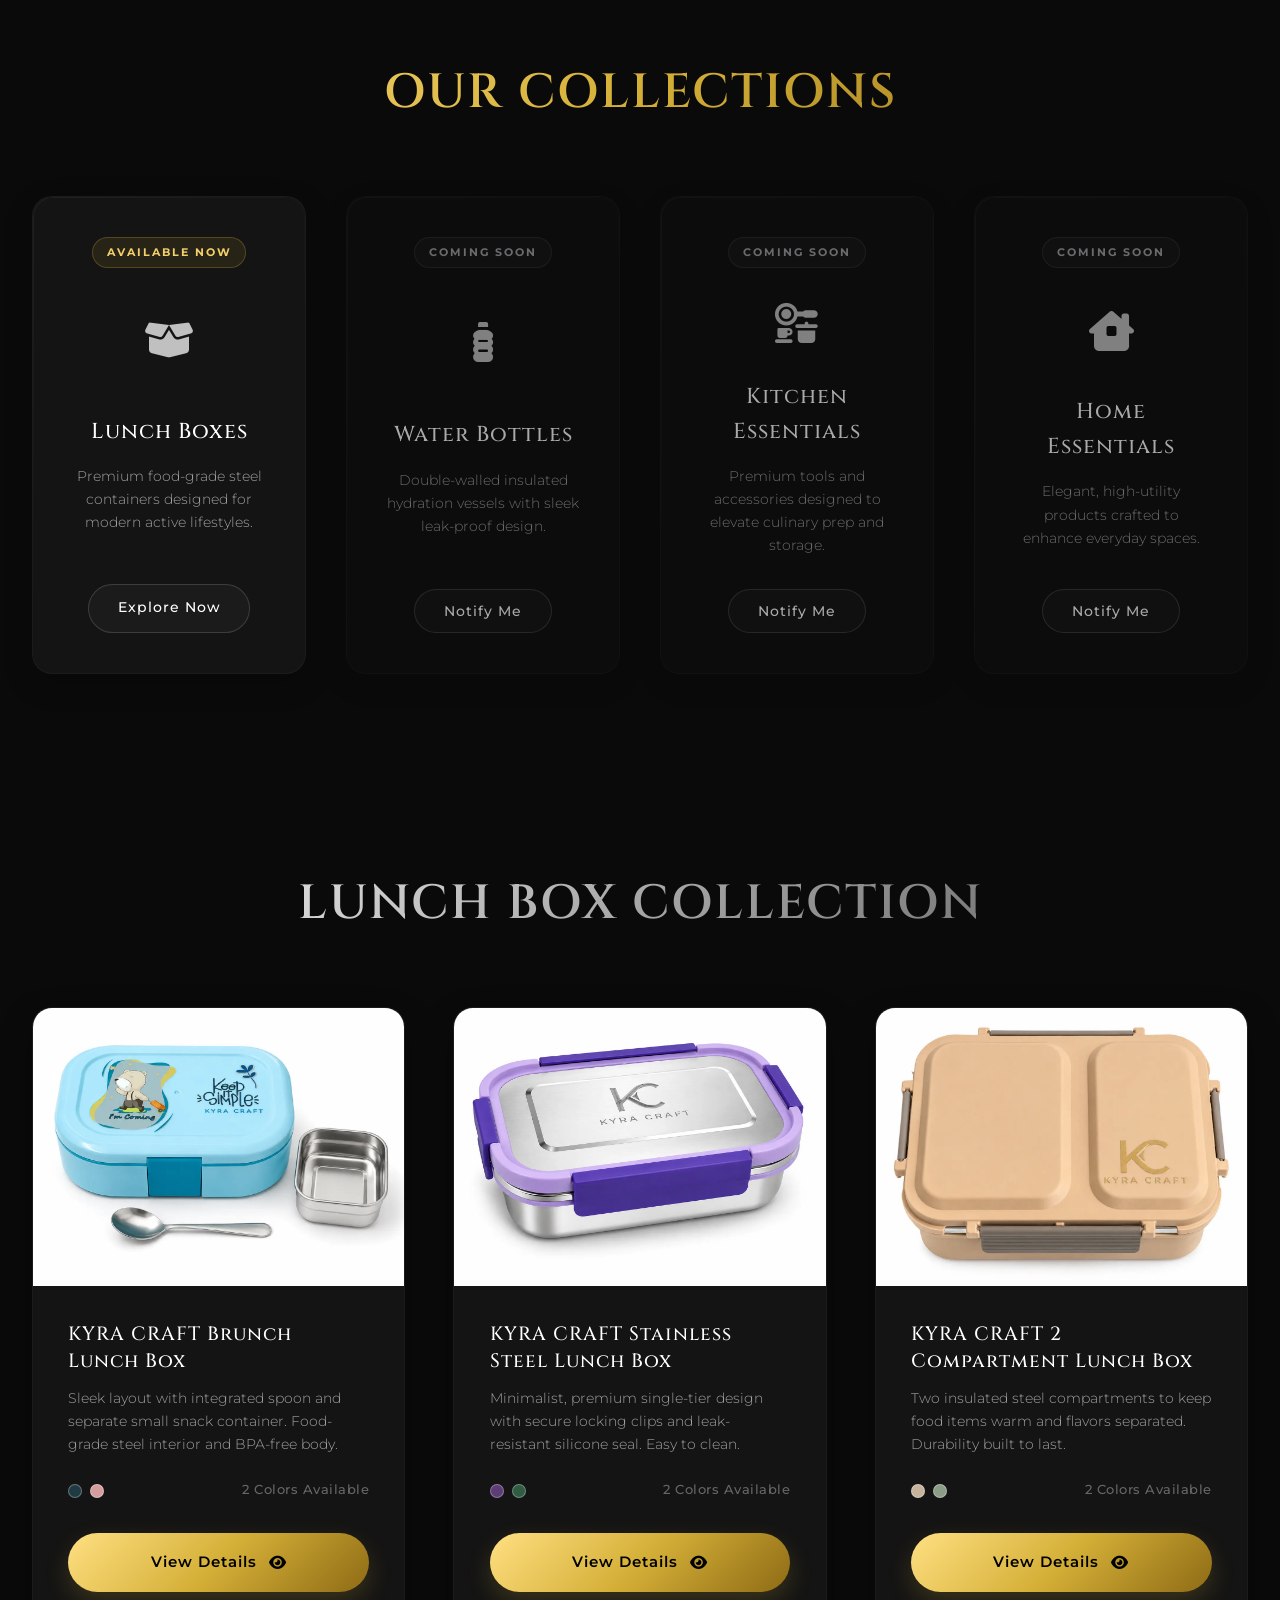
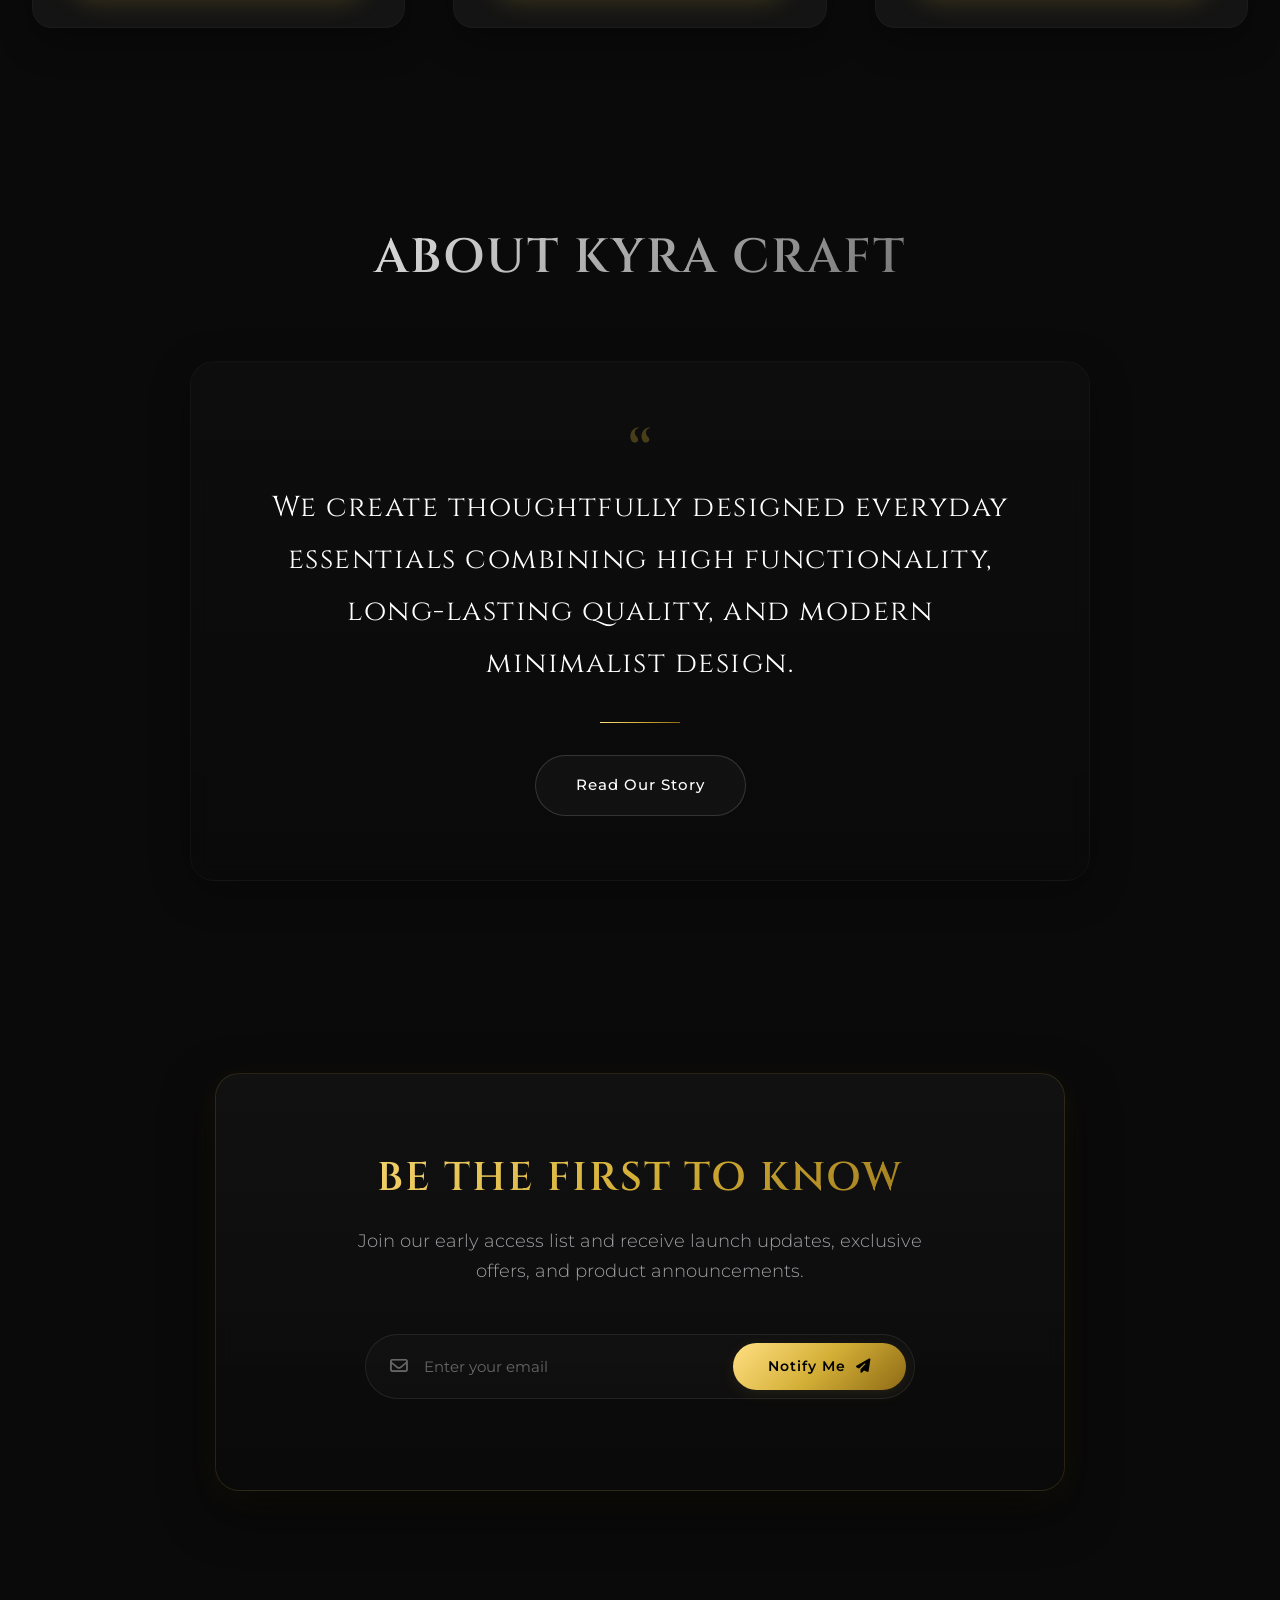
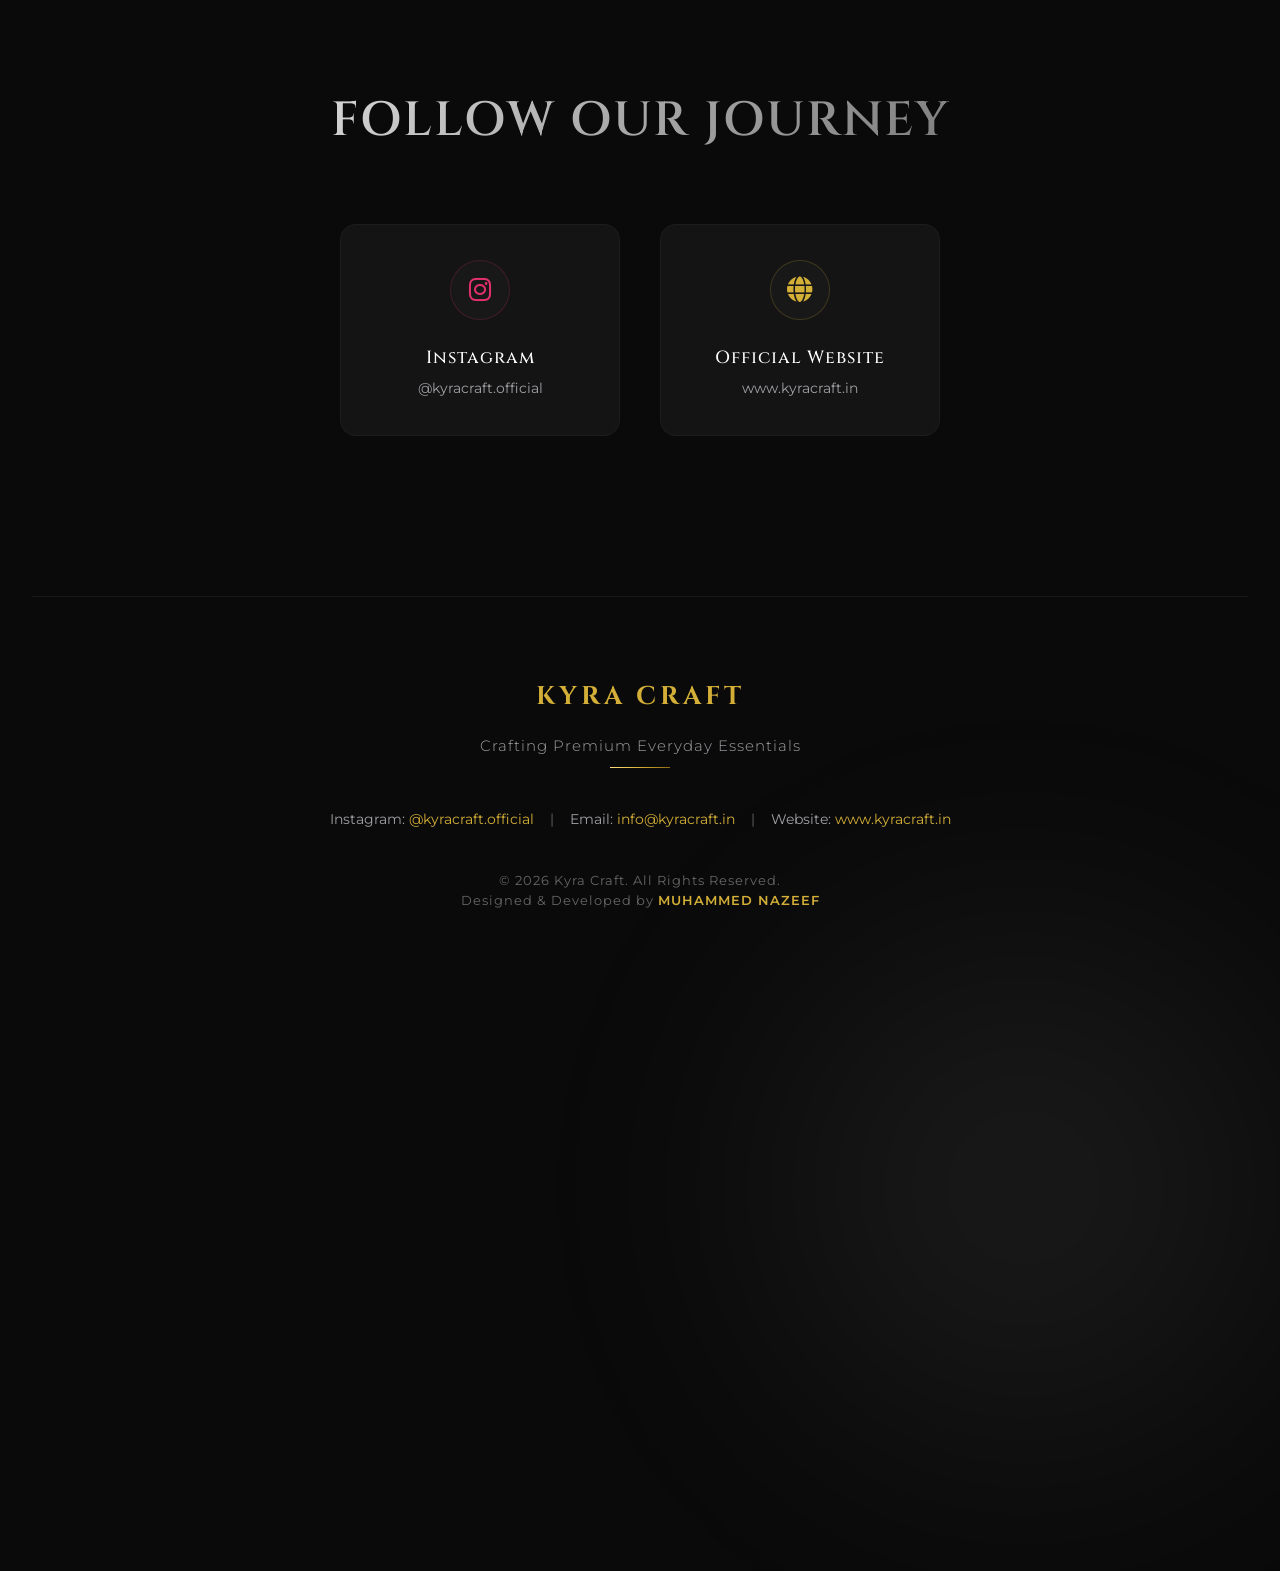
==== commit 34c0efac: "Update favicon and SEO metadata" ====
--- a/index.html
+++ b/index.html
@@ -6,7 +6,9 @@
     <meta name="viewport" content="width=device-width, initial-scale=1.0">
     <title>KYRA CRAFT | Crafting Premium Everyday Essentials</title>
     <meta name="description"
-        content="Discover Kyra Craft. We design premium, elegant everyday essentials combining functionality, luxury aesthetics, and durability for modern living. Explore our Lunch Box collection.">
+        content="Discover Kyra Craft's premium lunch boxes and thoughtfully designed everyday essentials. Stylish, durable and made for modern living.">
+        <link rel="icon" href="favicon.png" type="image/png">
+    <link rel="shortcut icon" href="favicon.png" type="image/png">
     <link rel="stylesheet" href="styles.css">
     <!-- Google Fonts -->
     <link rel="preconnect" href="https://fonts.googleapis.com">
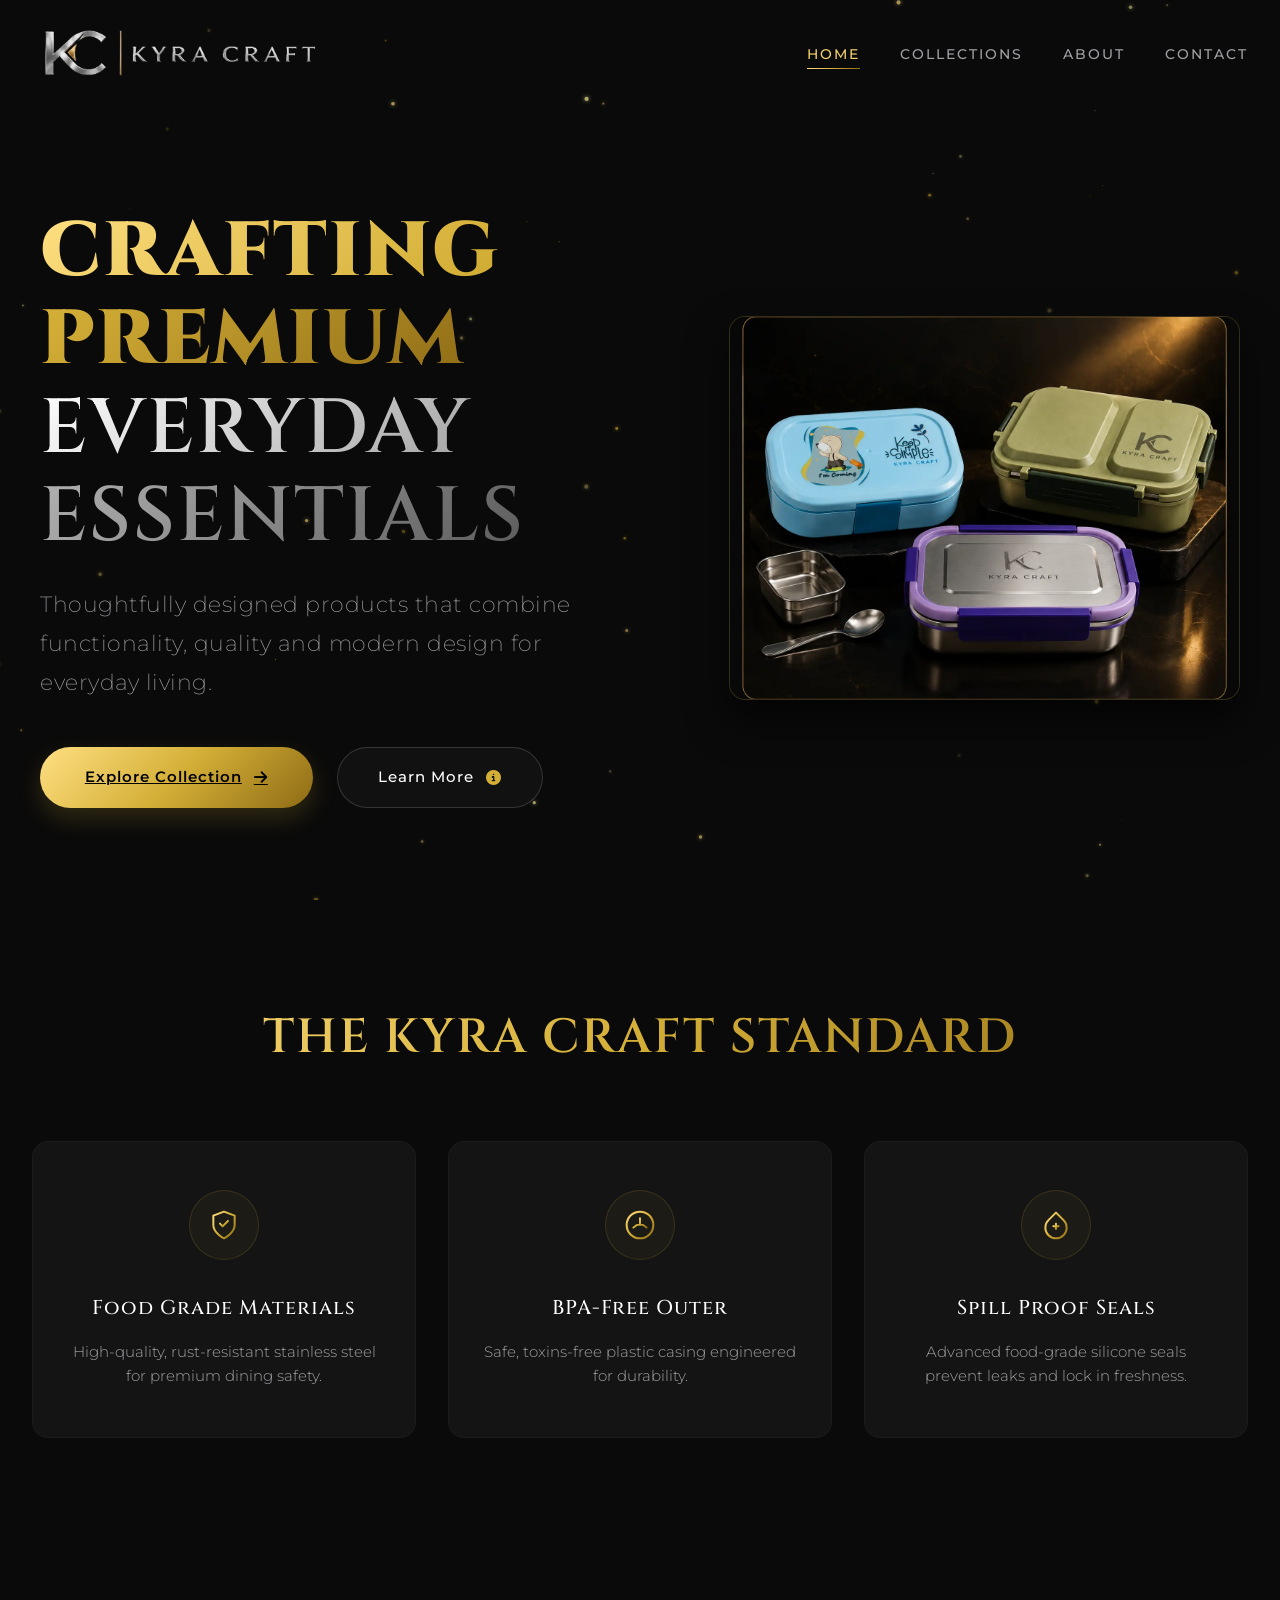
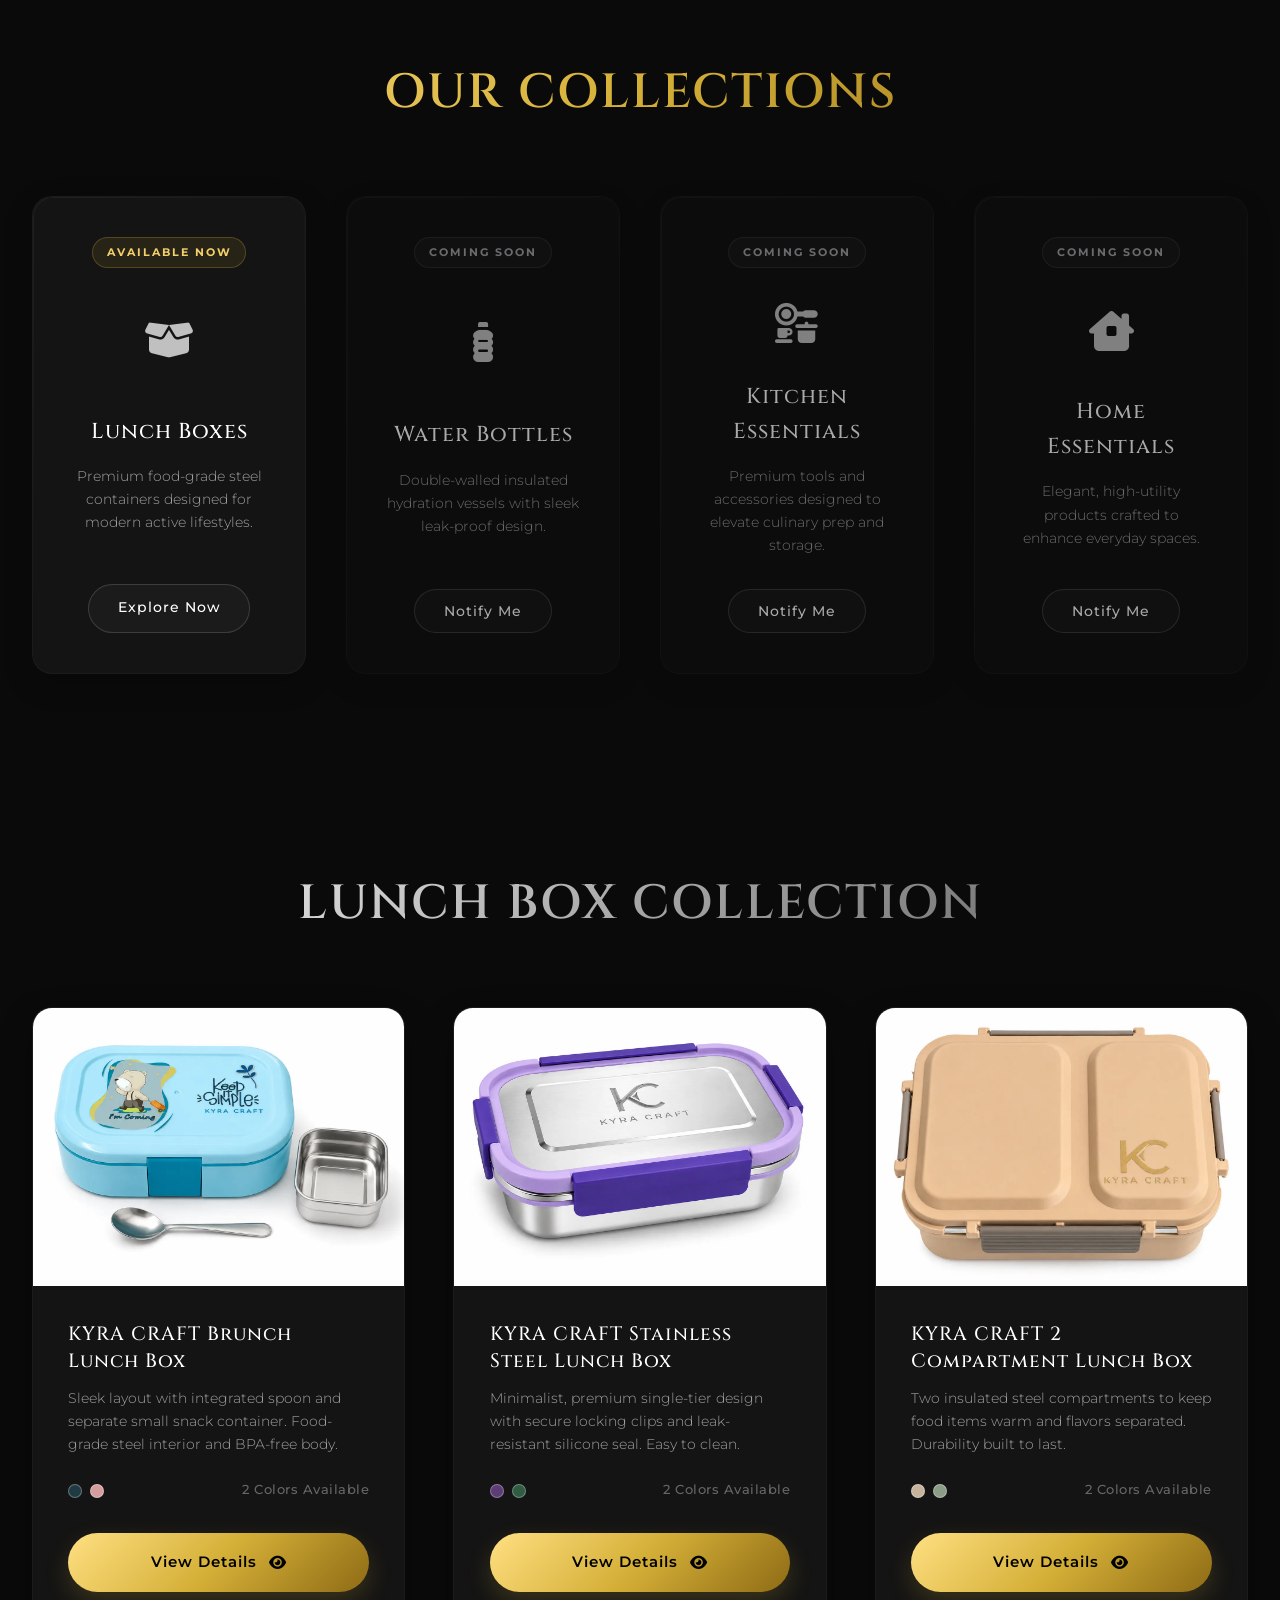
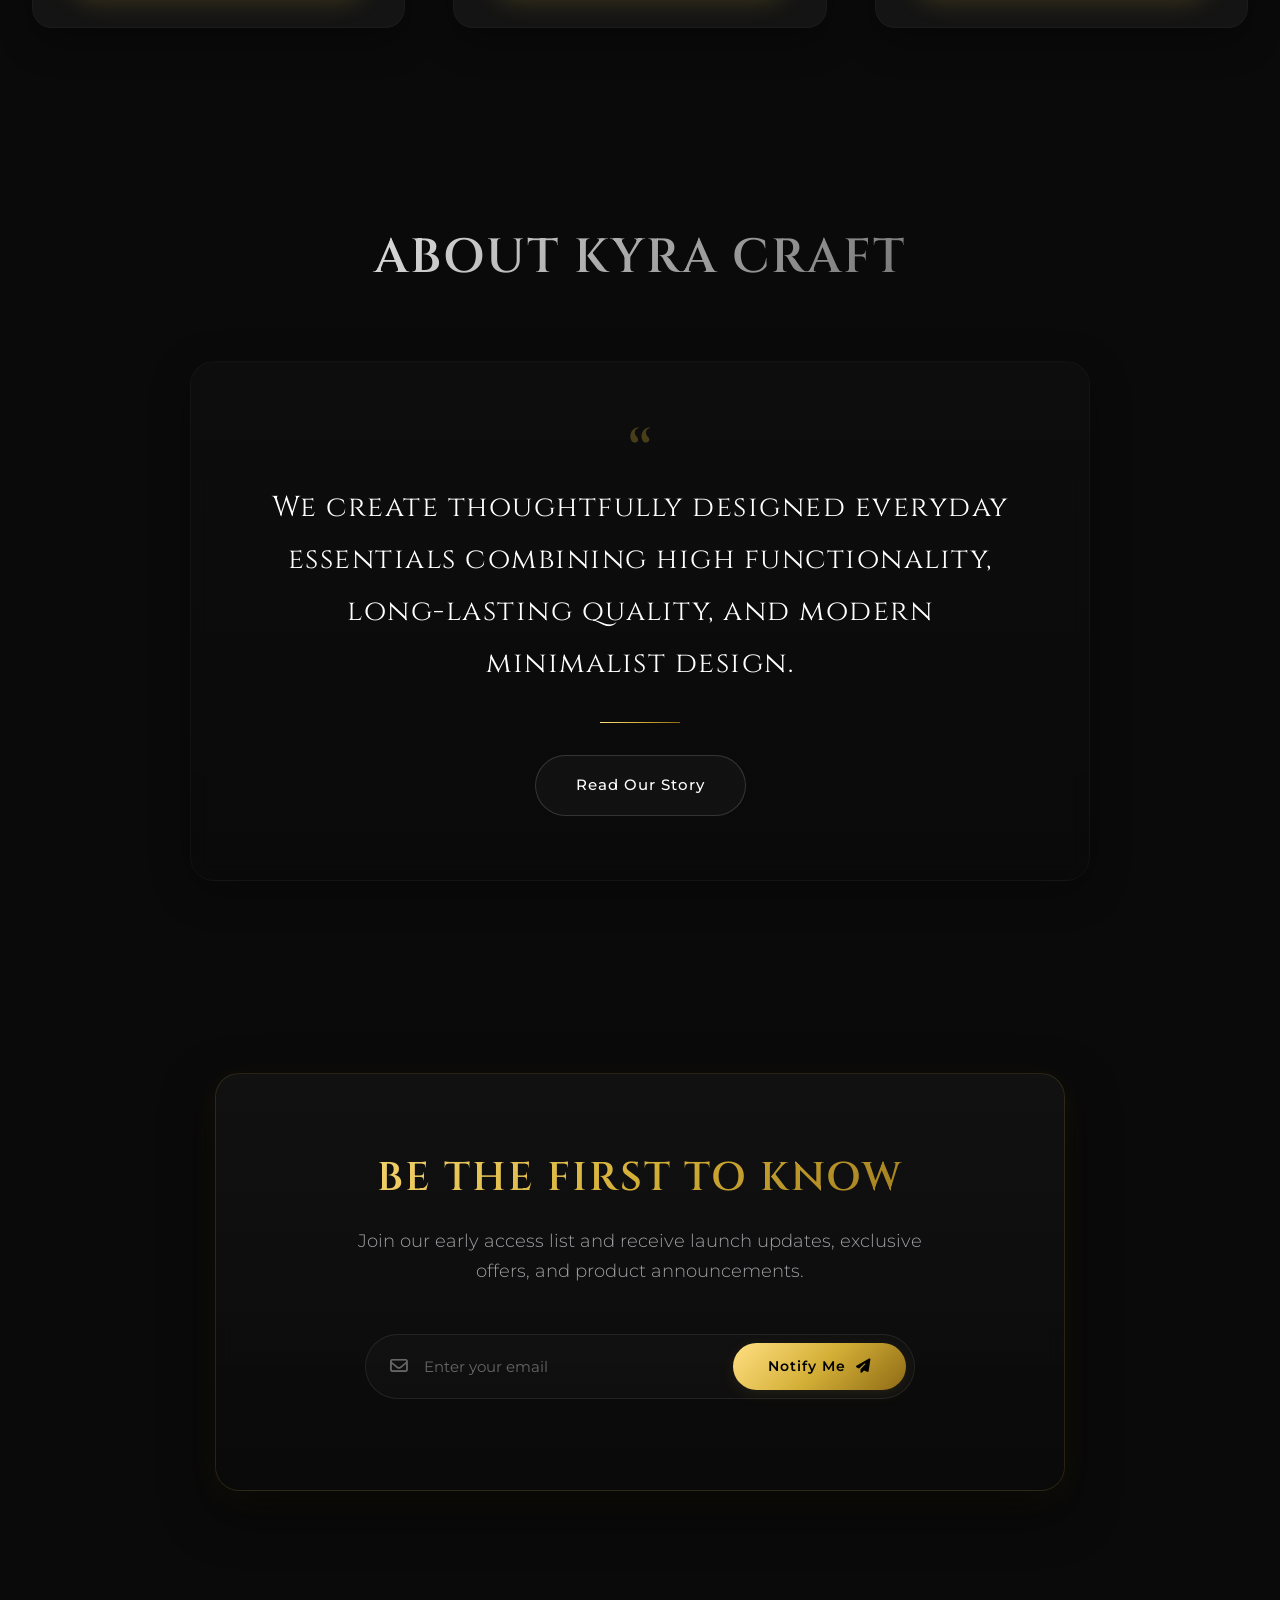
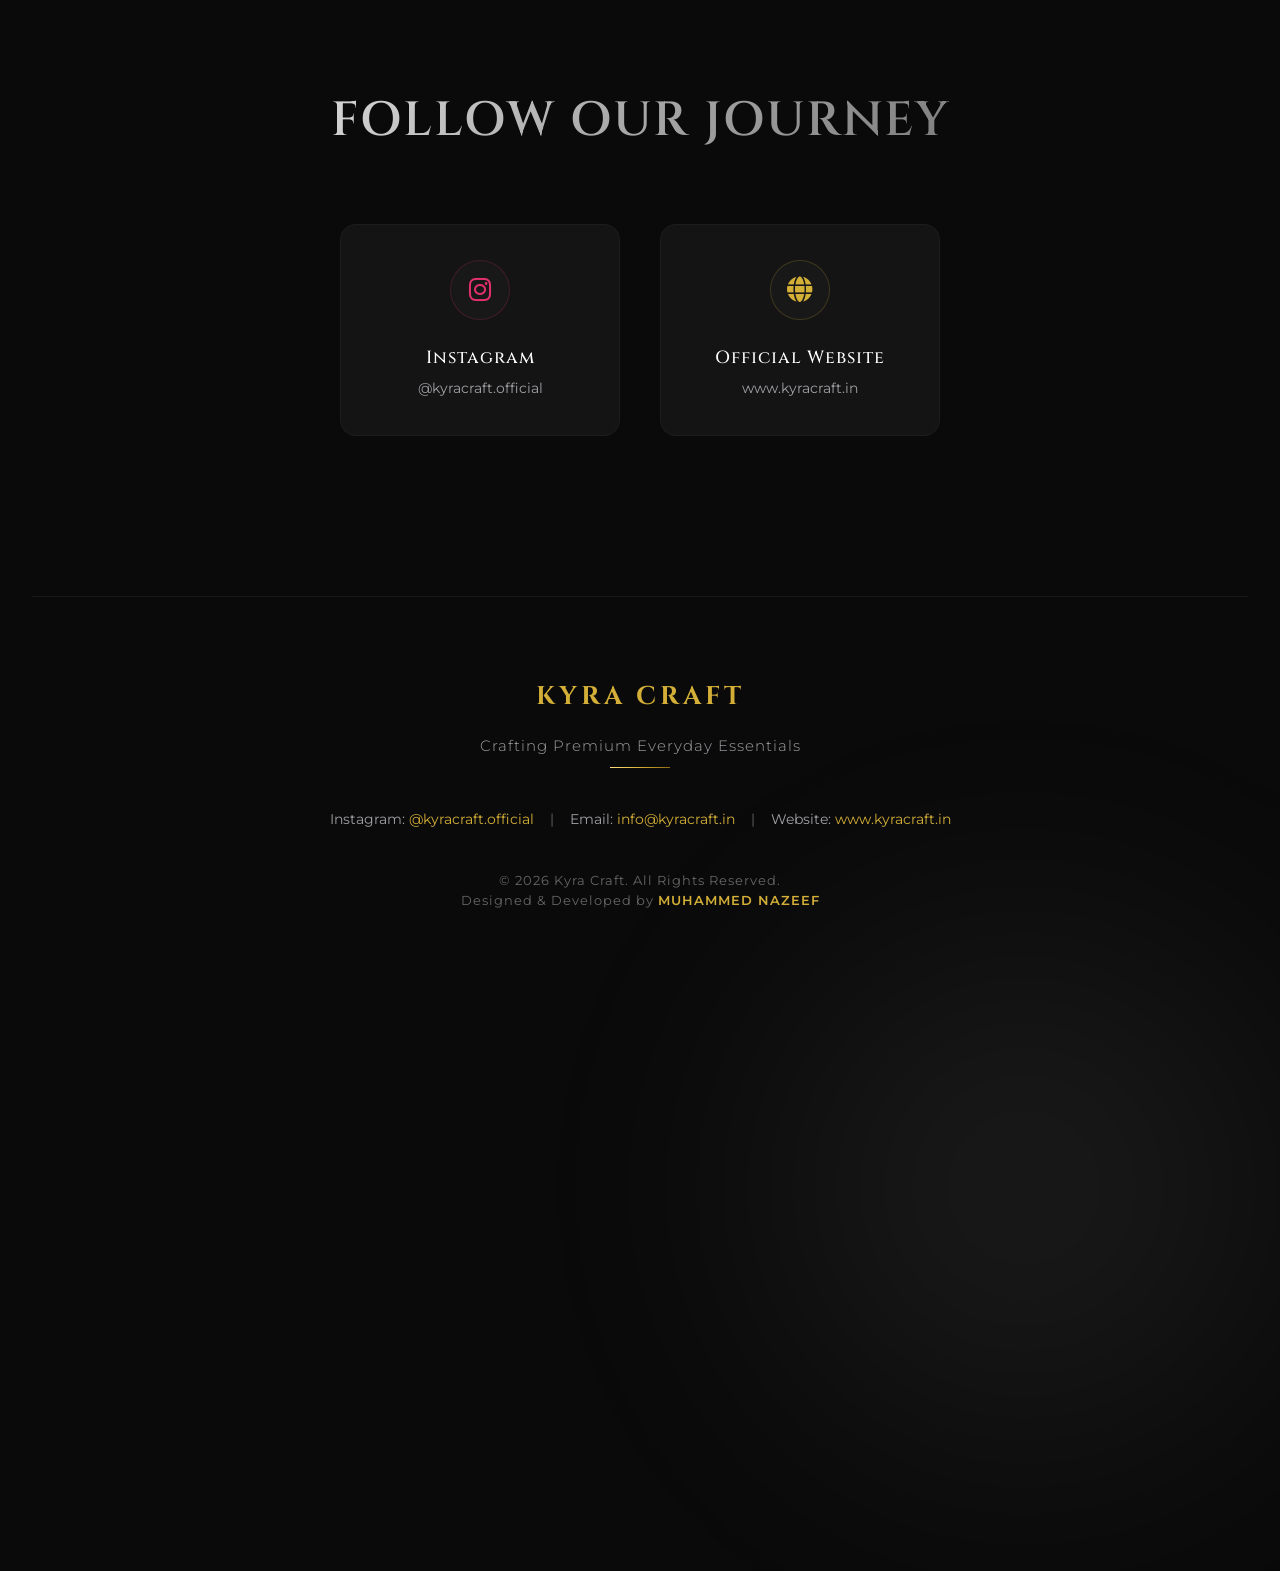
==== commit cdfca5e2: "Update website with fevico.ico file" ====
--- a/index.html
+++ b/index.html
@@ -7,8 +7,8 @@
     <title>KYRA CRAFT | Crafting Premium Everyday Essentials</title>
     <meta name="description"
         content="Discover Kyra Craft's premium lunch boxes and thoughtfully designed everyday essentials. Stylish, durable and made for modern living.">
-        <link rel="icon" href="favicon.png" type="image/png">
-    <link rel="shortcut icon" href="favicon.png" type="image/png">
+        <link rel="icon" href="favicon.ico" type="image/x-icon">
+    <link rel="shortcut icon" href="favicon.ico" type="image/x-icon">
     <link rel="stylesheet" href="styles.css">
     <!-- Google Fonts -->
     <link rel="preconnect" href="https://fonts.googleapis.com">
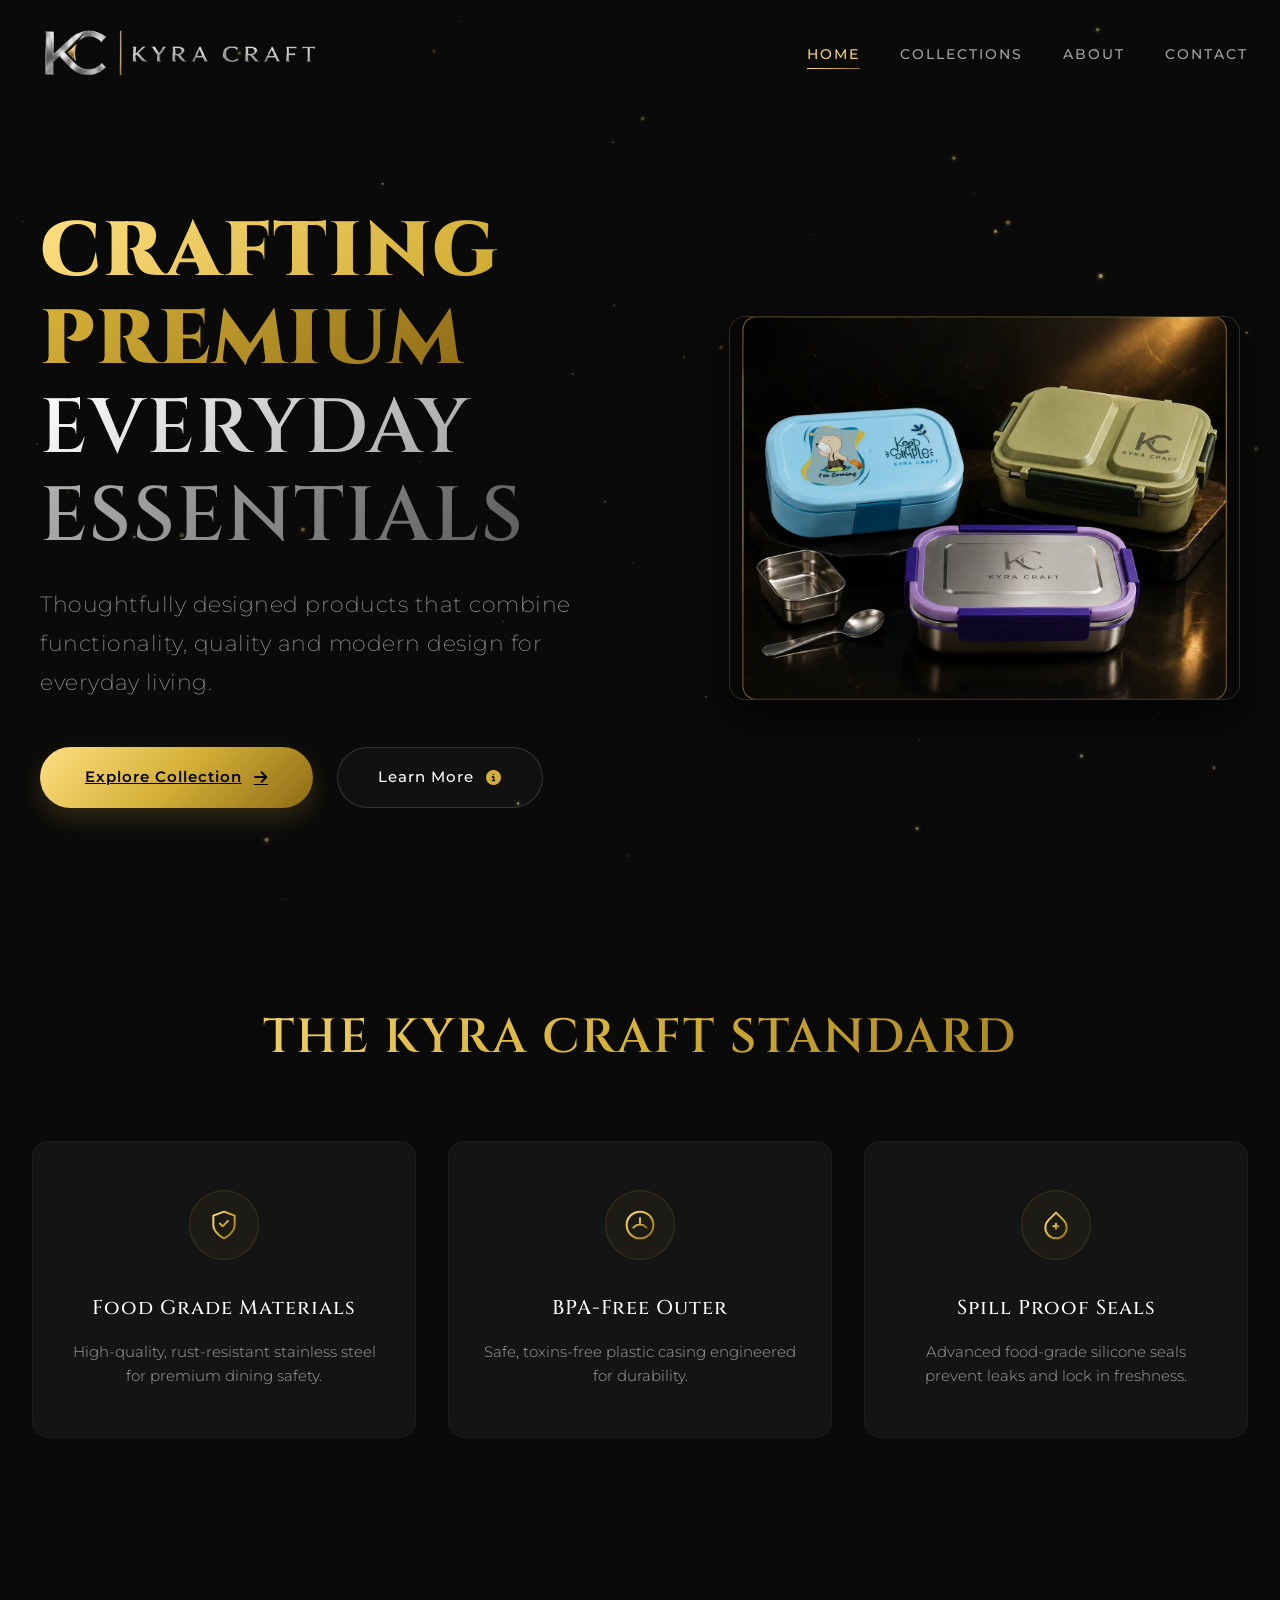
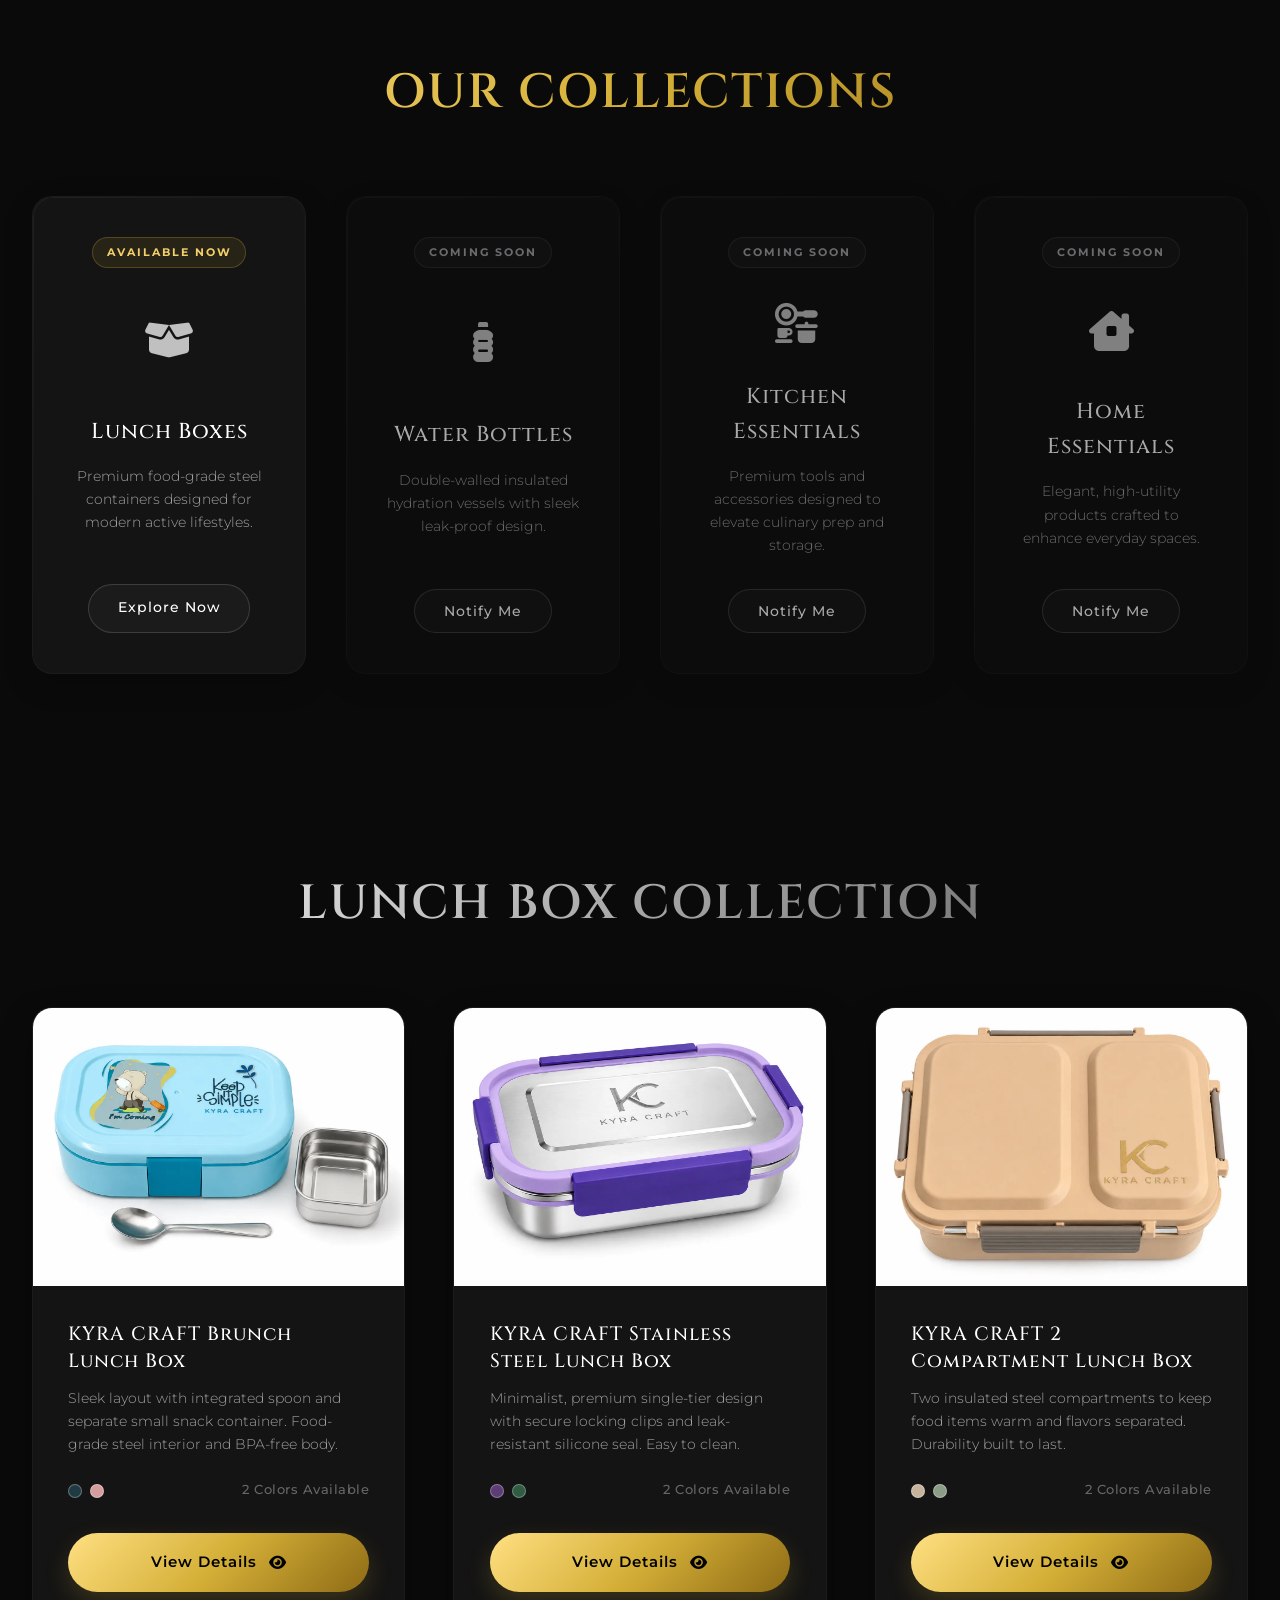
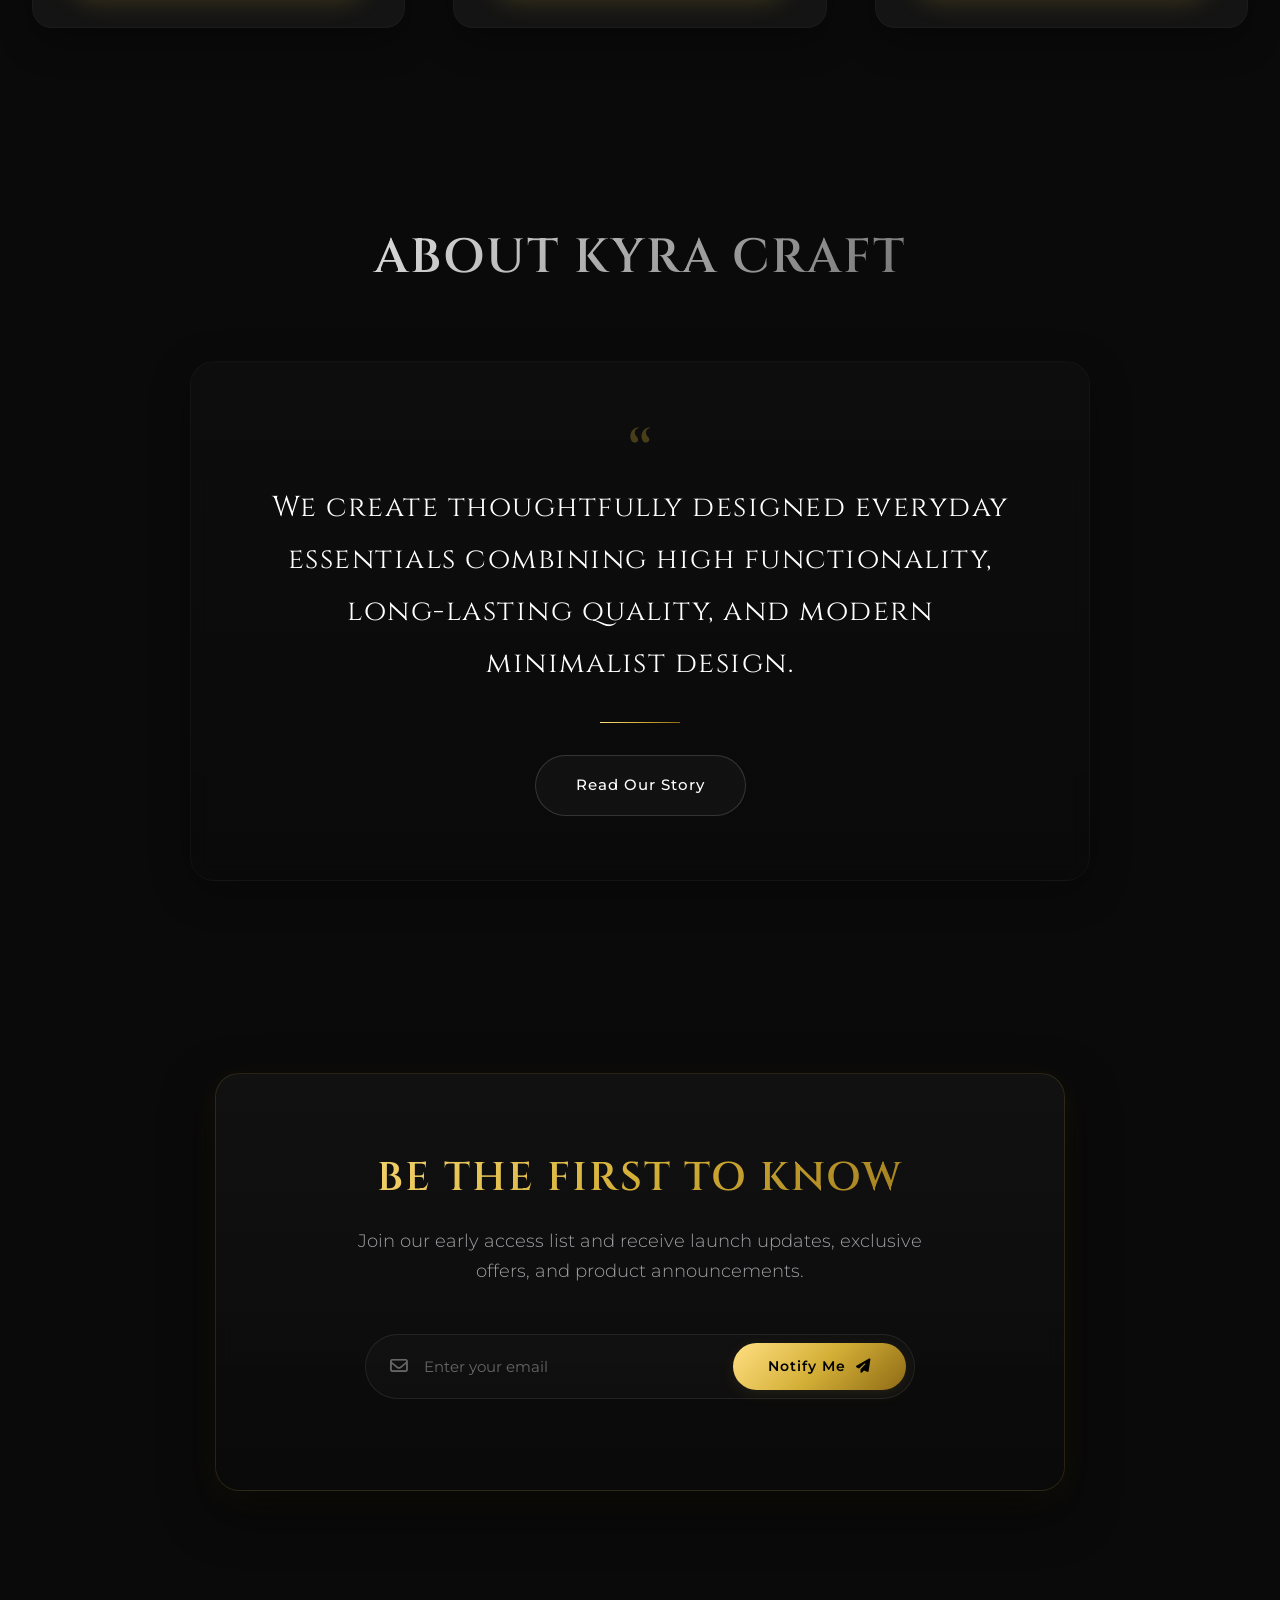
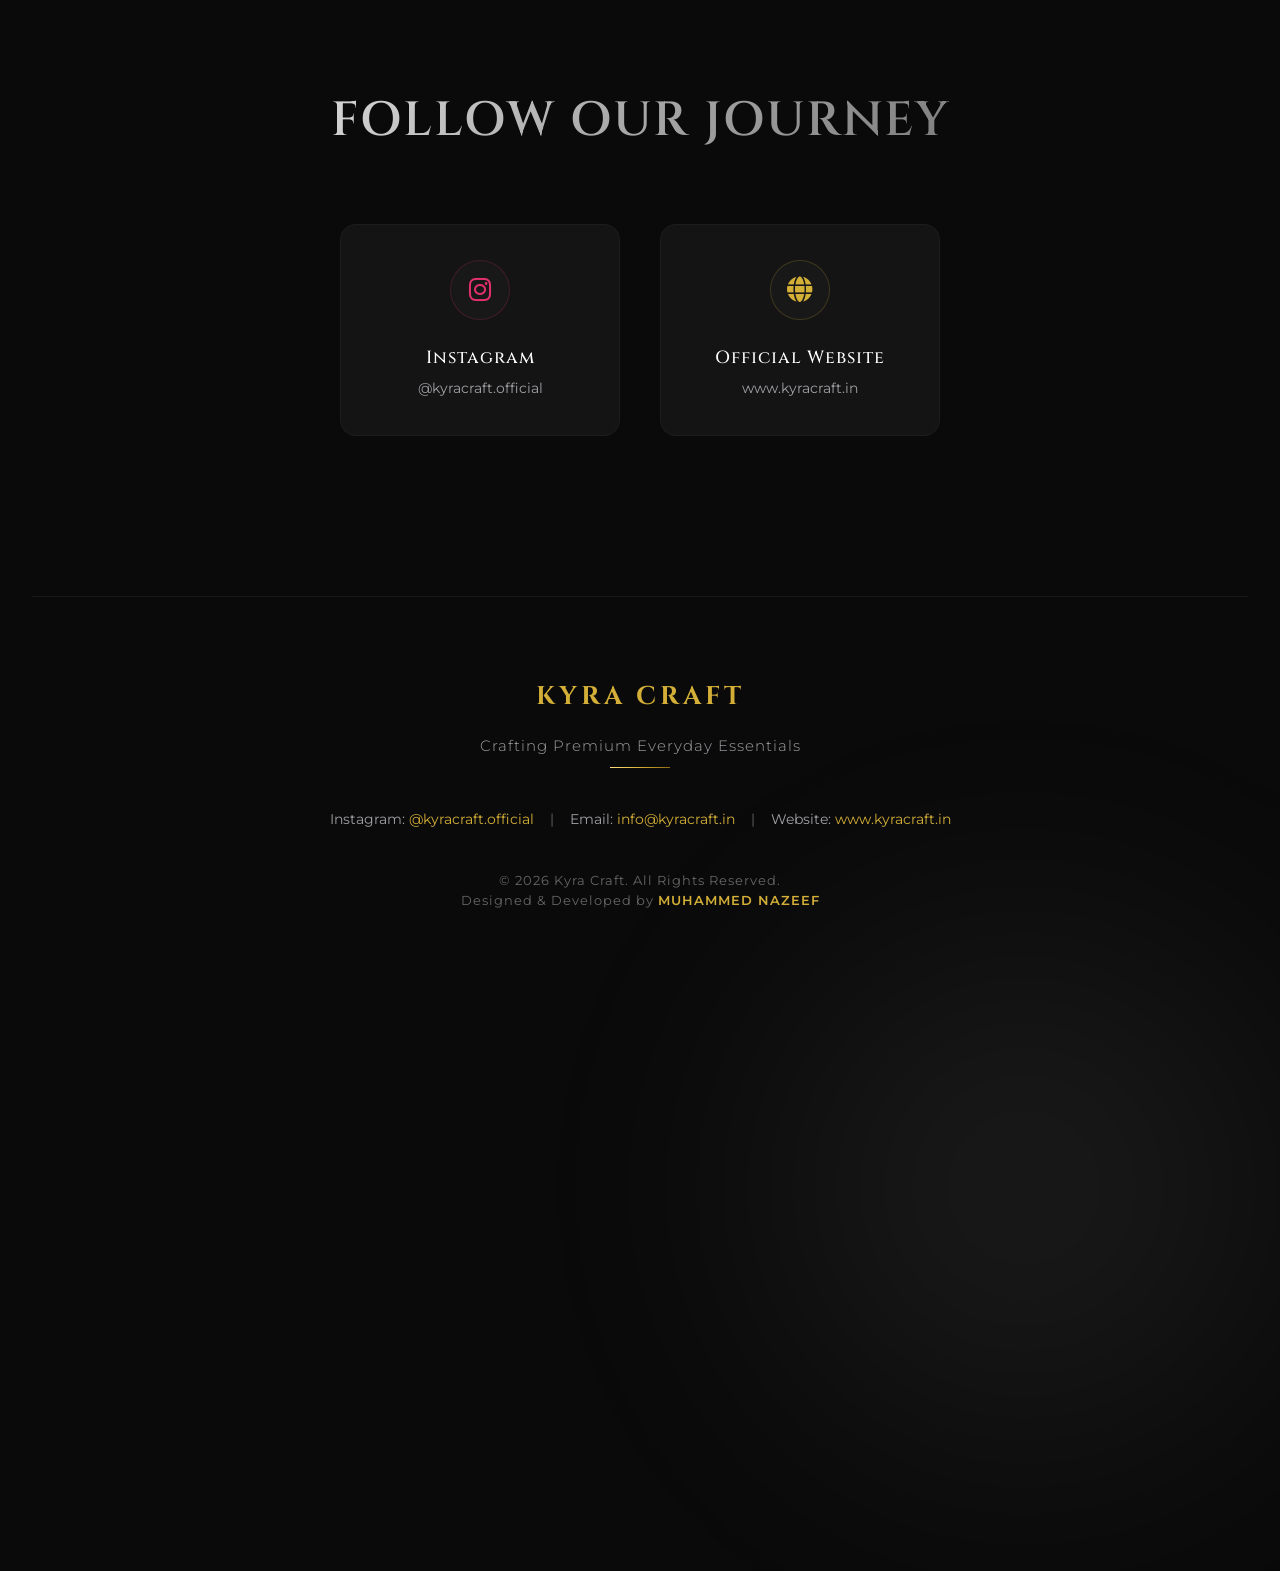
==== commit 49f38720: "Updated Suitable Title for SEO and Searching" ====
--- a/index.html
+++ b/index.html
@@ -4,7 +4,7 @@
 <head>
     <meta charset="UTF-8">
     <meta name="viewport" content="width=device-width, initial-scale=1.0">
-    <title>KYRA CRAFT | Crafting Premium Everyday Essentials</title>
+    <title>KYRA CRAFT | Premium Lunch Boxes, Water Bottles & Everyday Essentials</title>
     <meta name="description"
         content="Discover Kyra Craft's premium lunch boxes and thoughtfully designed everyday essentials. Stylish, durable and made for modern living.">
         <link rel="icon" href="favicon.ico" type="image/x-icon">
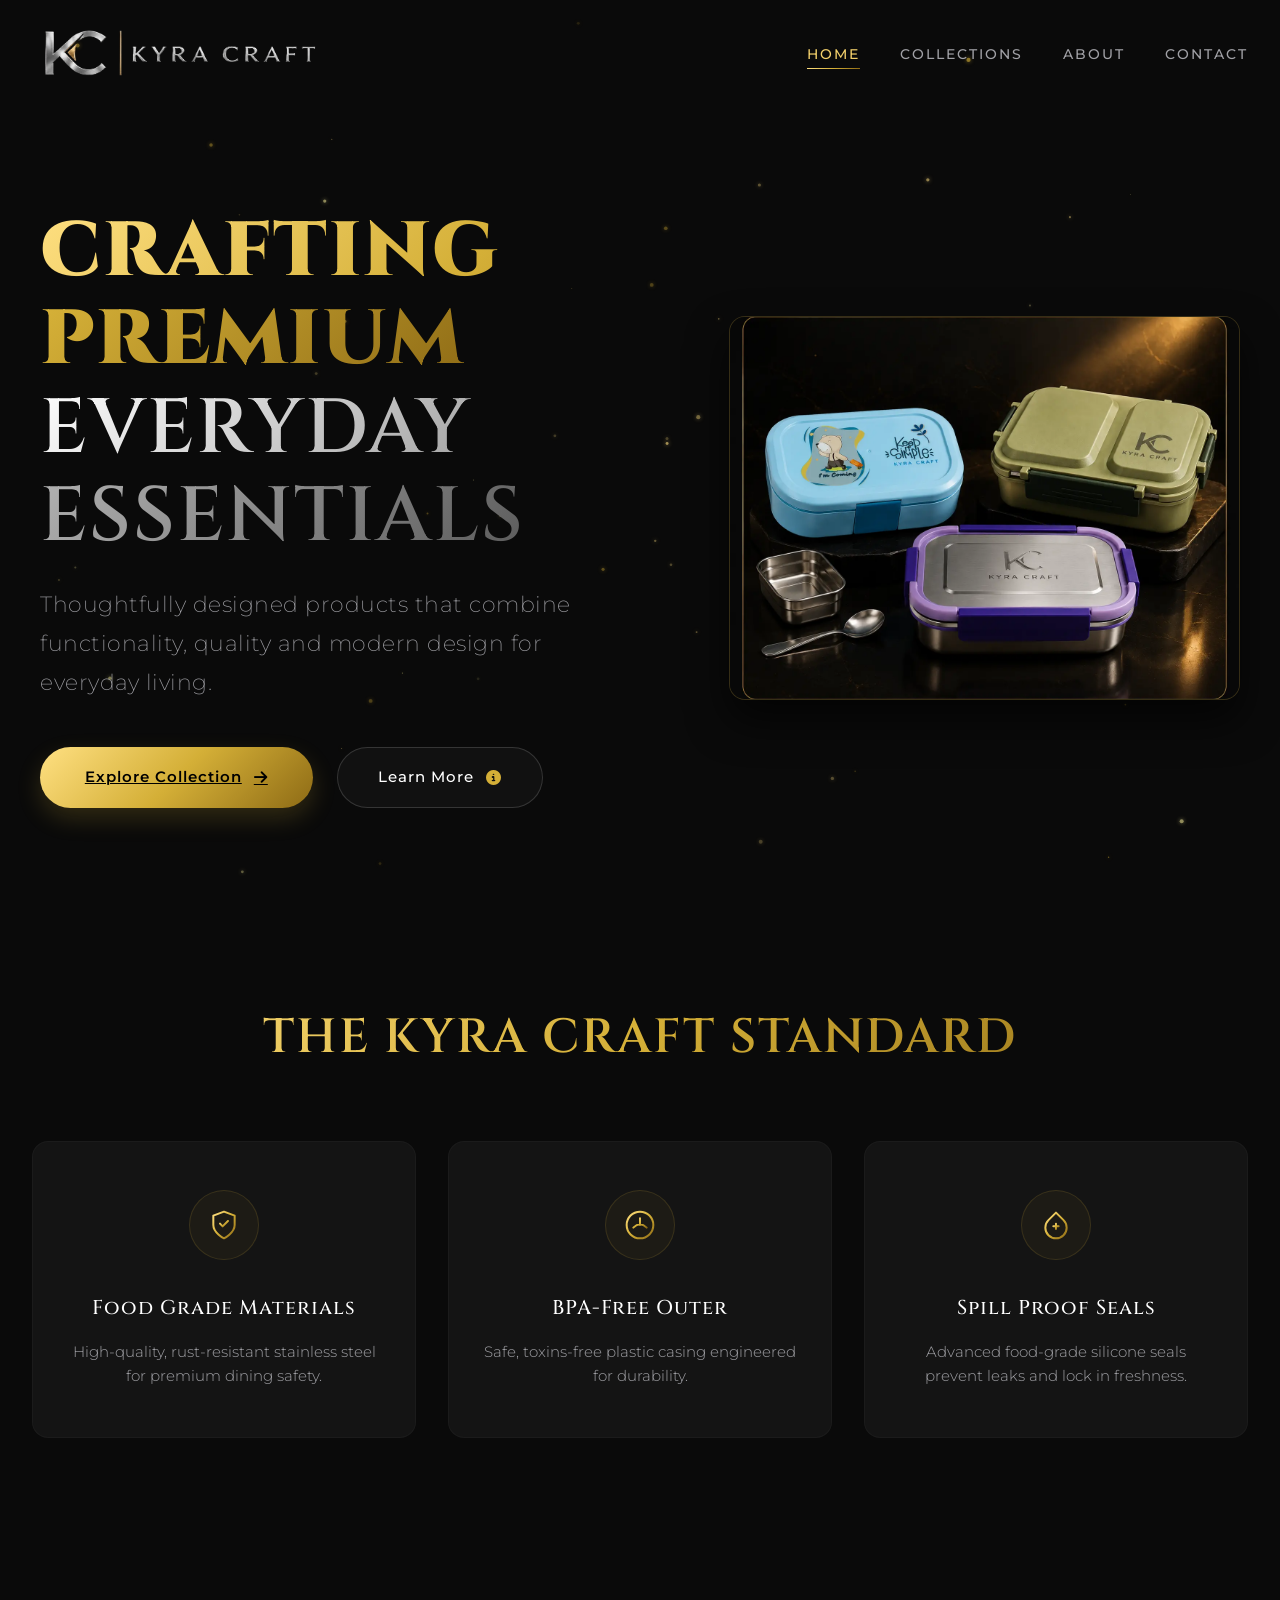
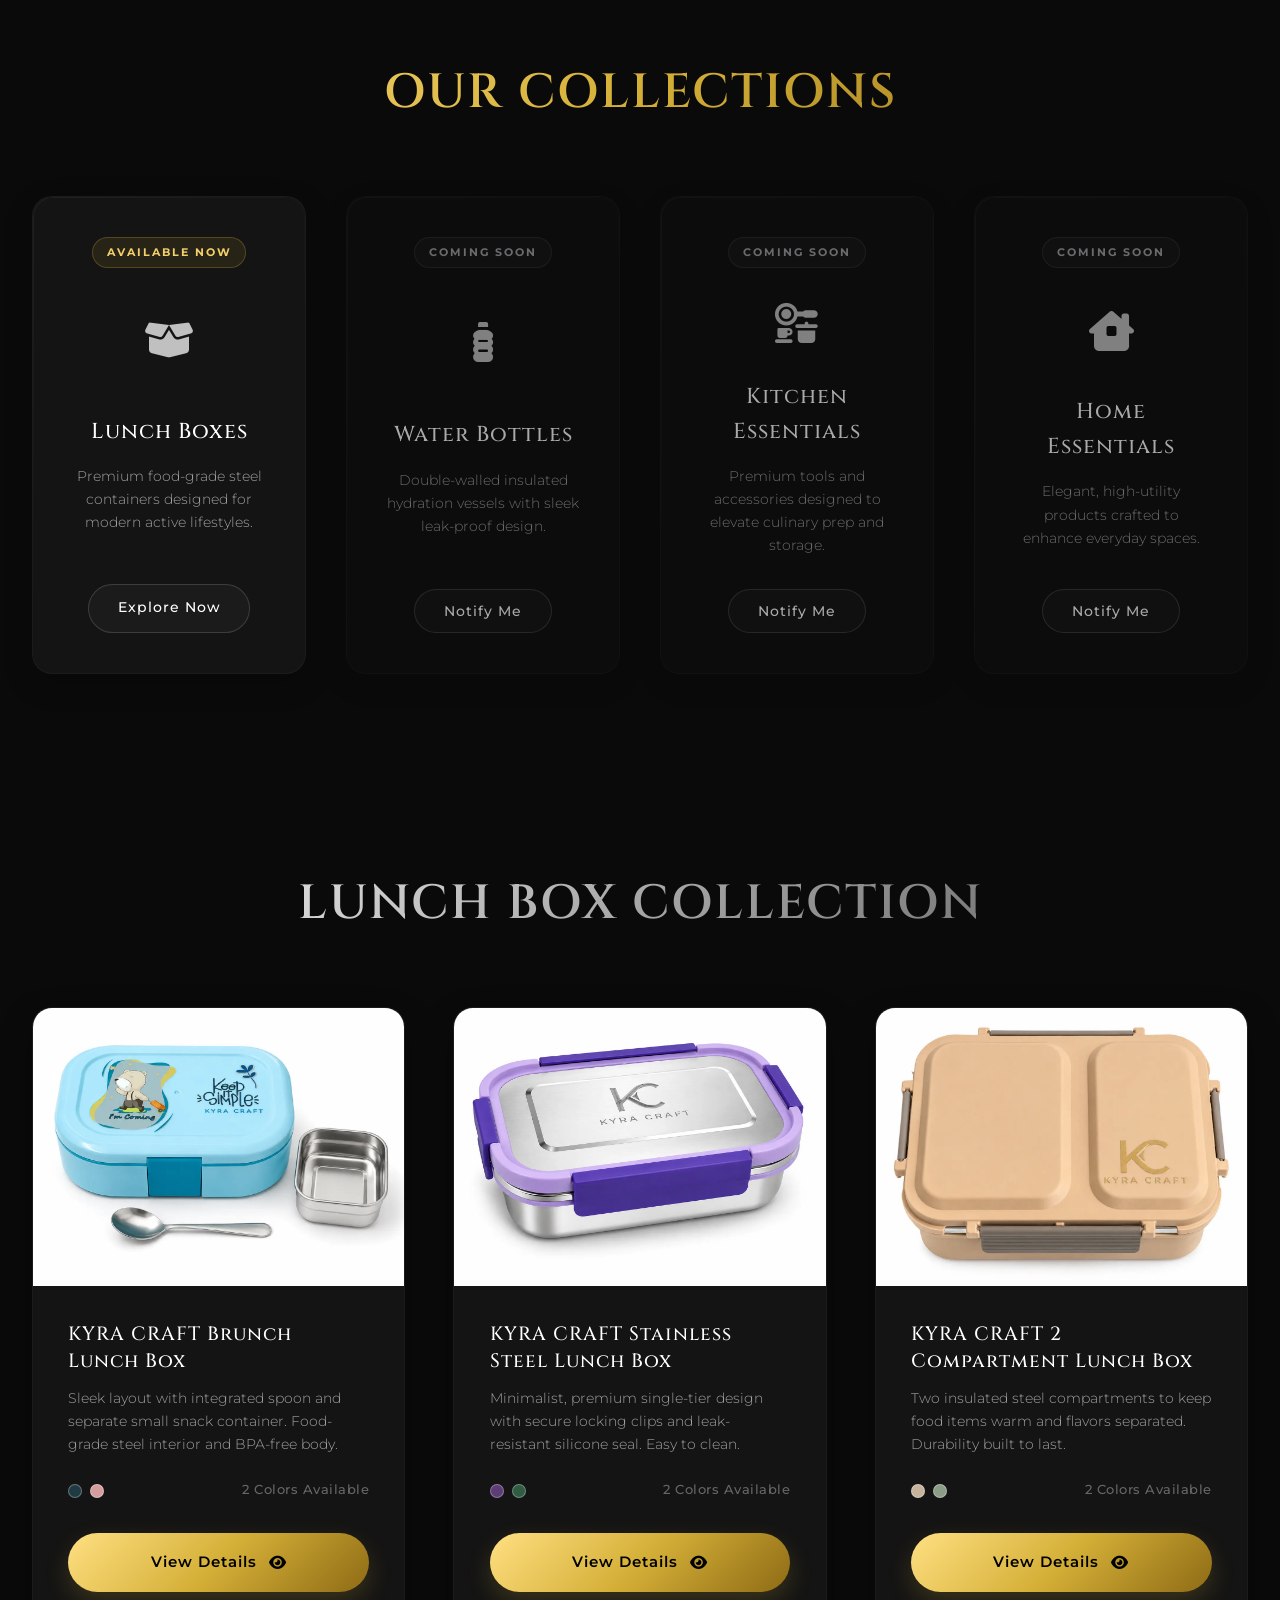
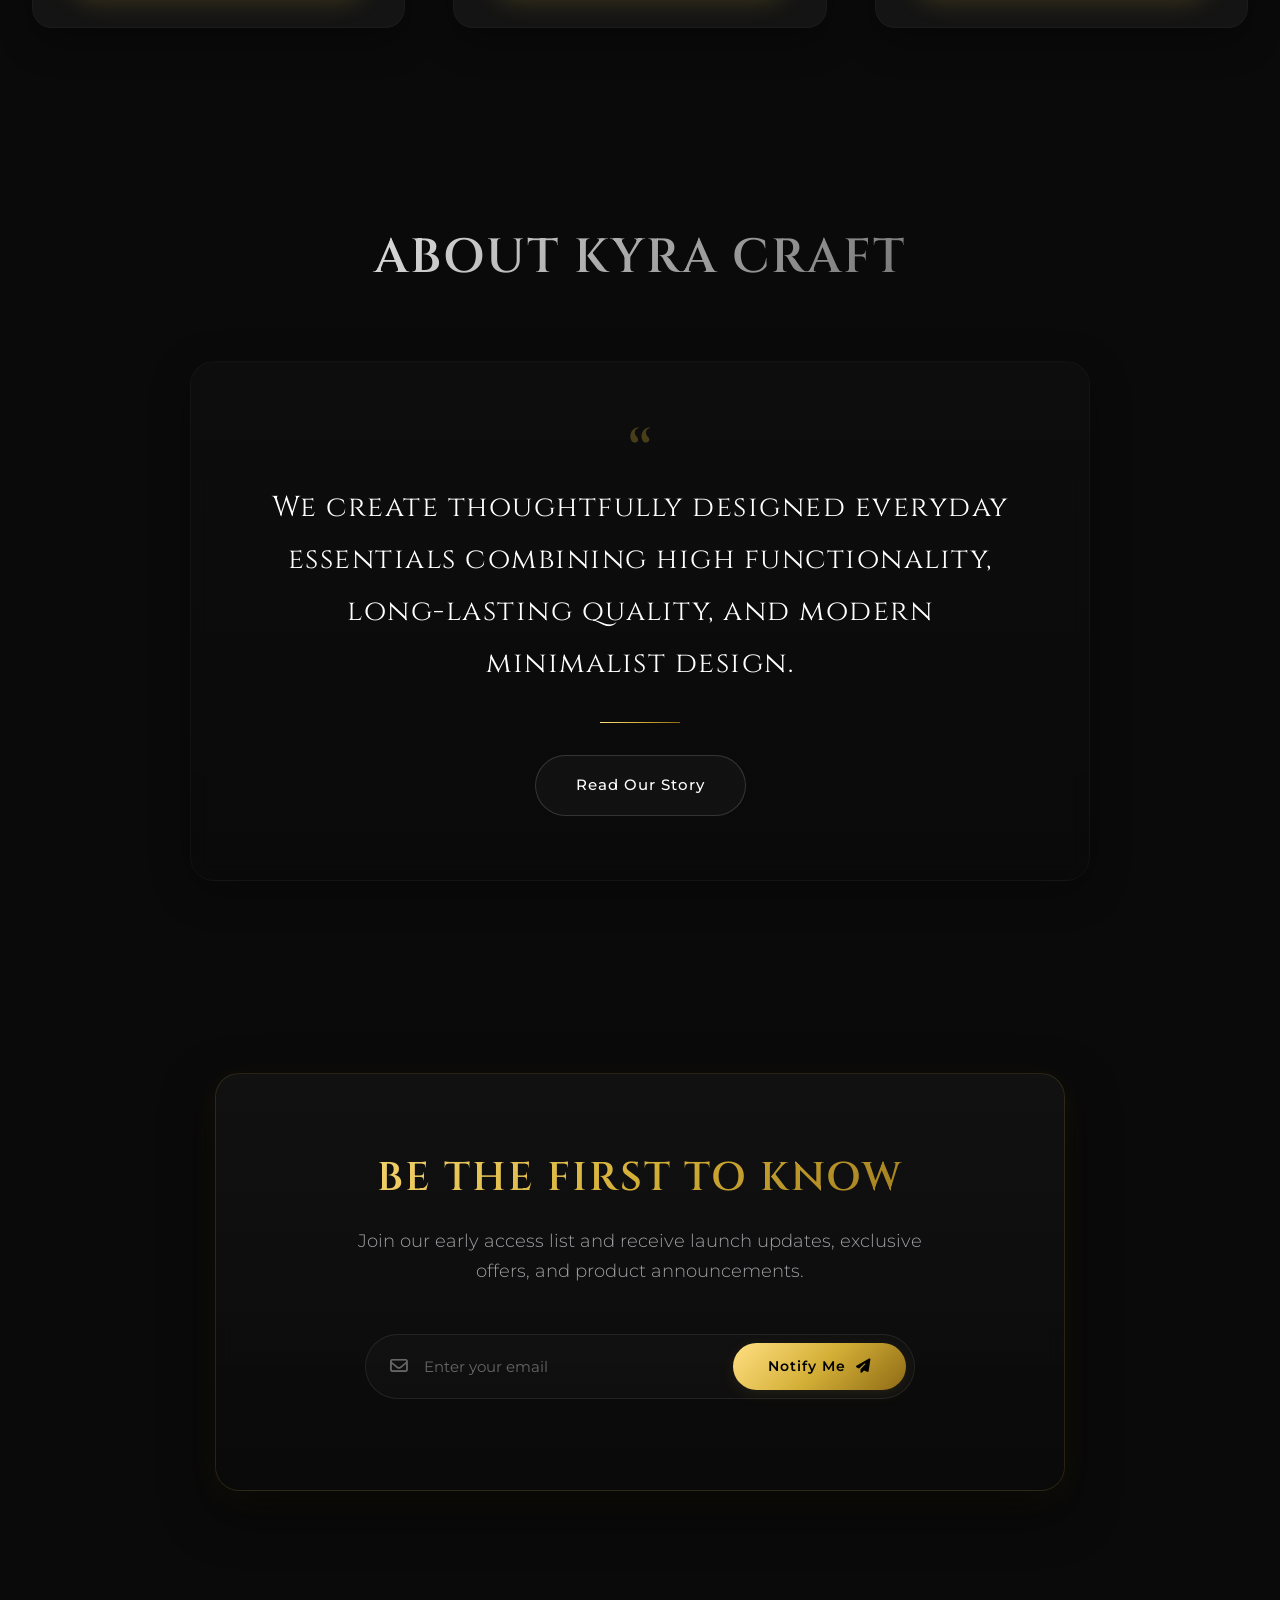
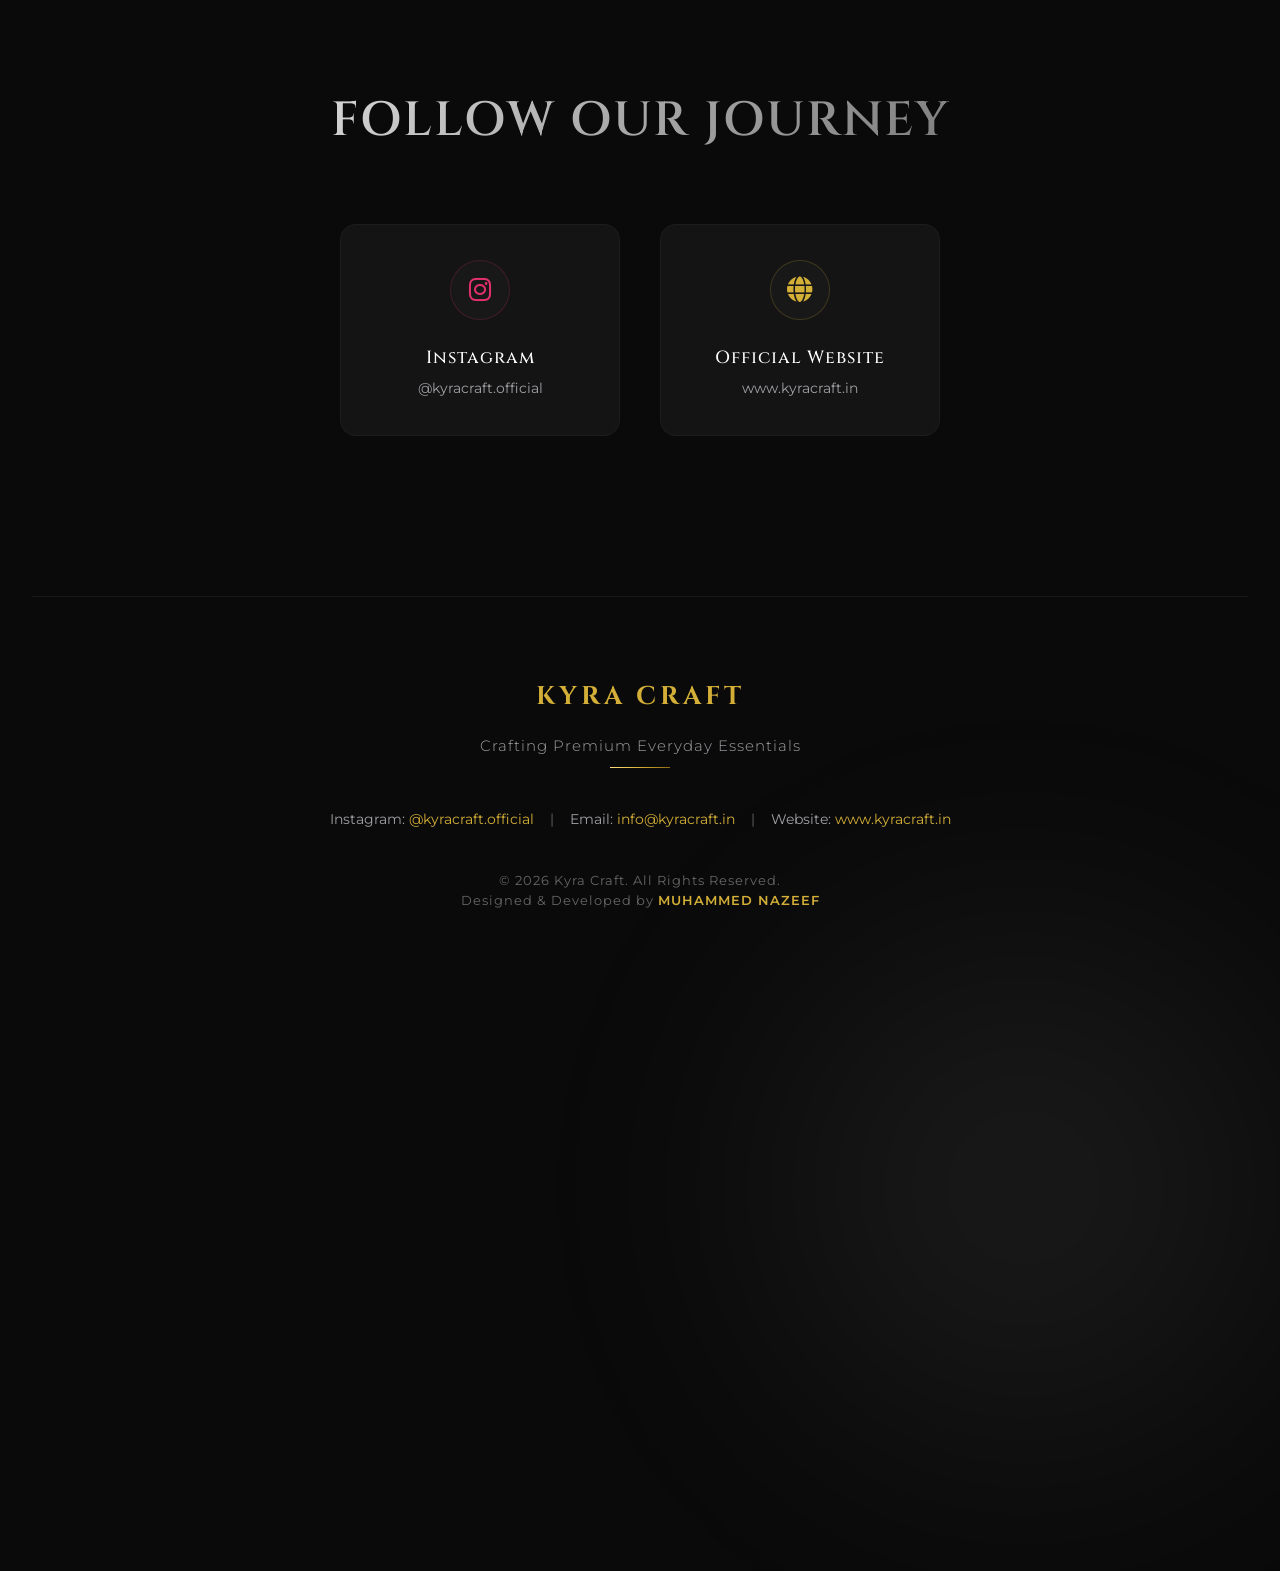
==== commit 0ca3d6f9: "Updated Title content" ====
--- a/index.html
+++ b/index.html
@@ -6,7 +6,7 @@
     <meta name="viewport" content="width=device-width, initial-scale=1.0">
     <title>KYRA CRAFT | Premium Lunch Boxes, Water Bottles & Everyday Essentials</title>
     <meta name="description"
-        content="Discover Kyra Craft's premium lunch boxes and thoughtfully designed everyday essentials. Stylish, durable and made for modern living.">
+        content="Discover Kyra Craft's premium lunch boxes, insulated water bottles, and thoughtfully designed everyday essentials. Stylish, durable, and crafted for modern living.">
         <link rel="icon" href="favicon.ico" type="image/x-icon">
     <link rel="shortcut icon" href="favicon.ico" type="image/x-icon">
     <link rel="stylesheet" href="styles.css">
